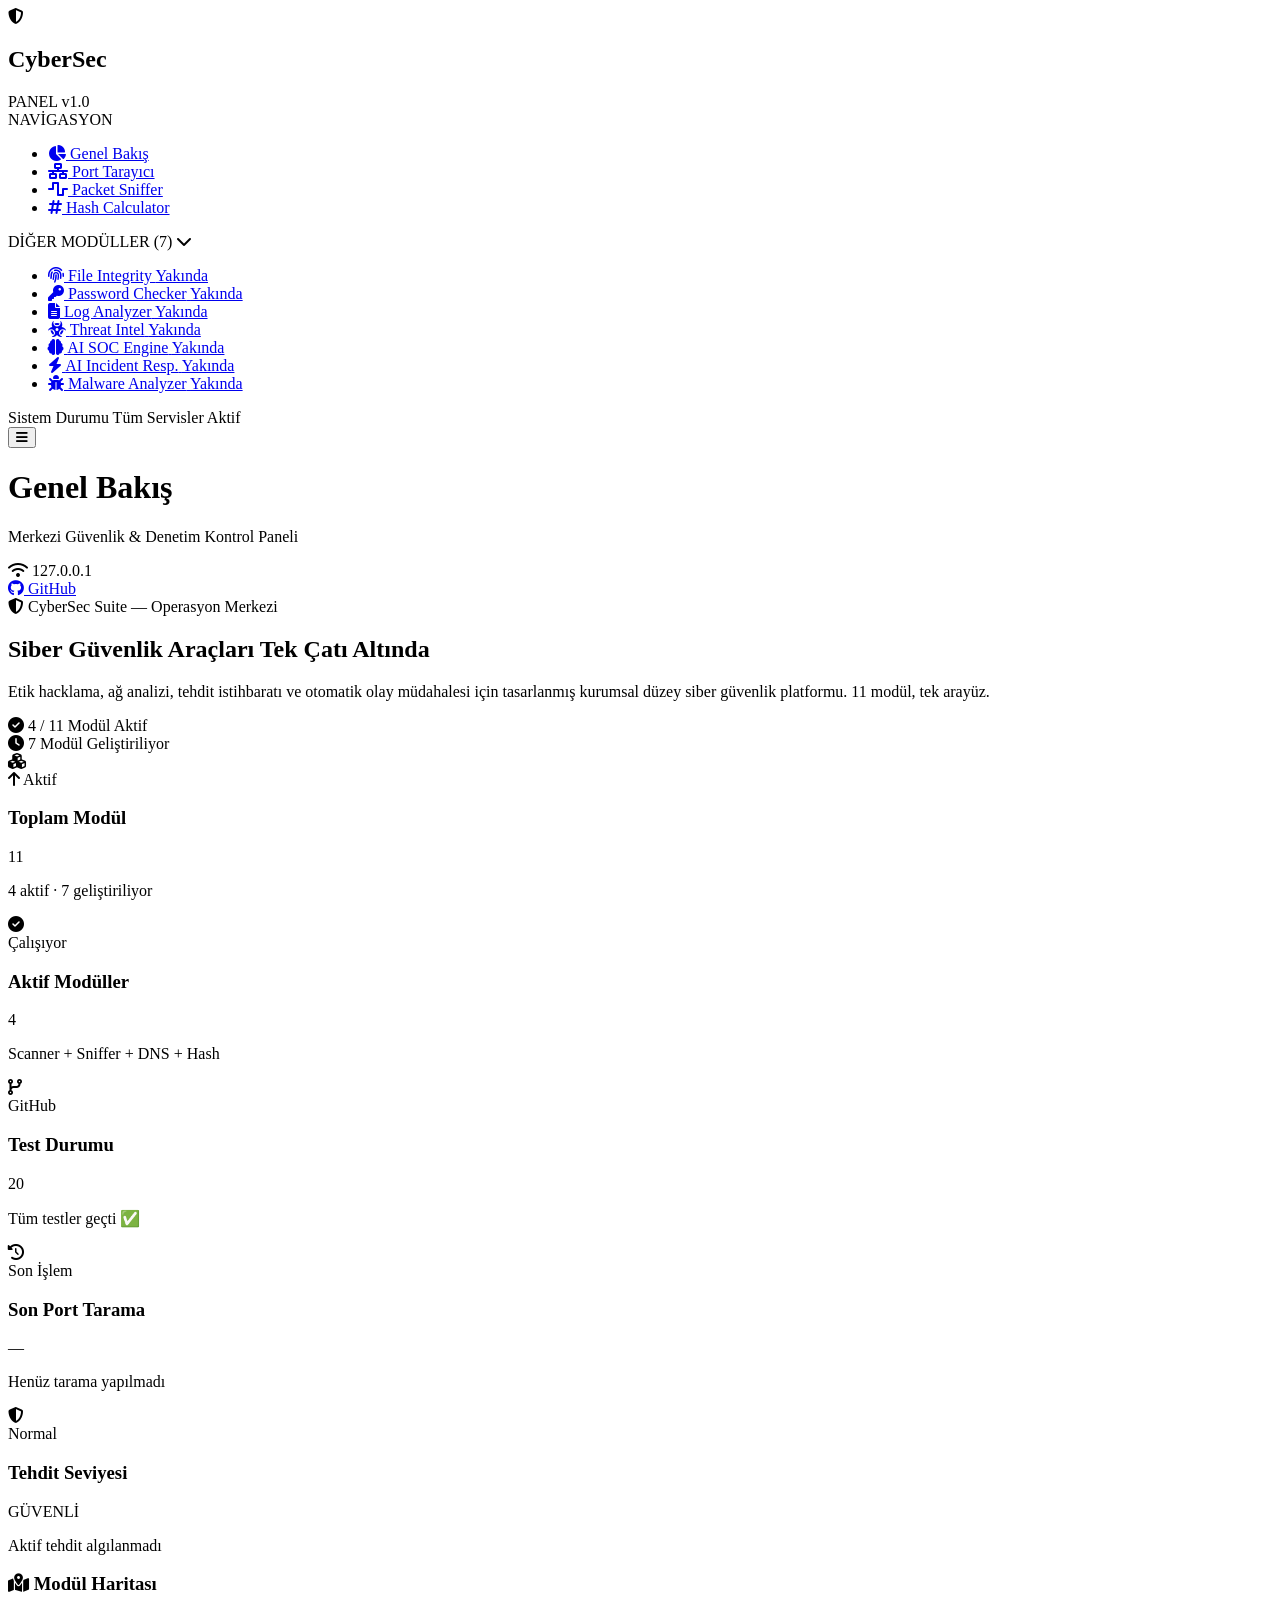
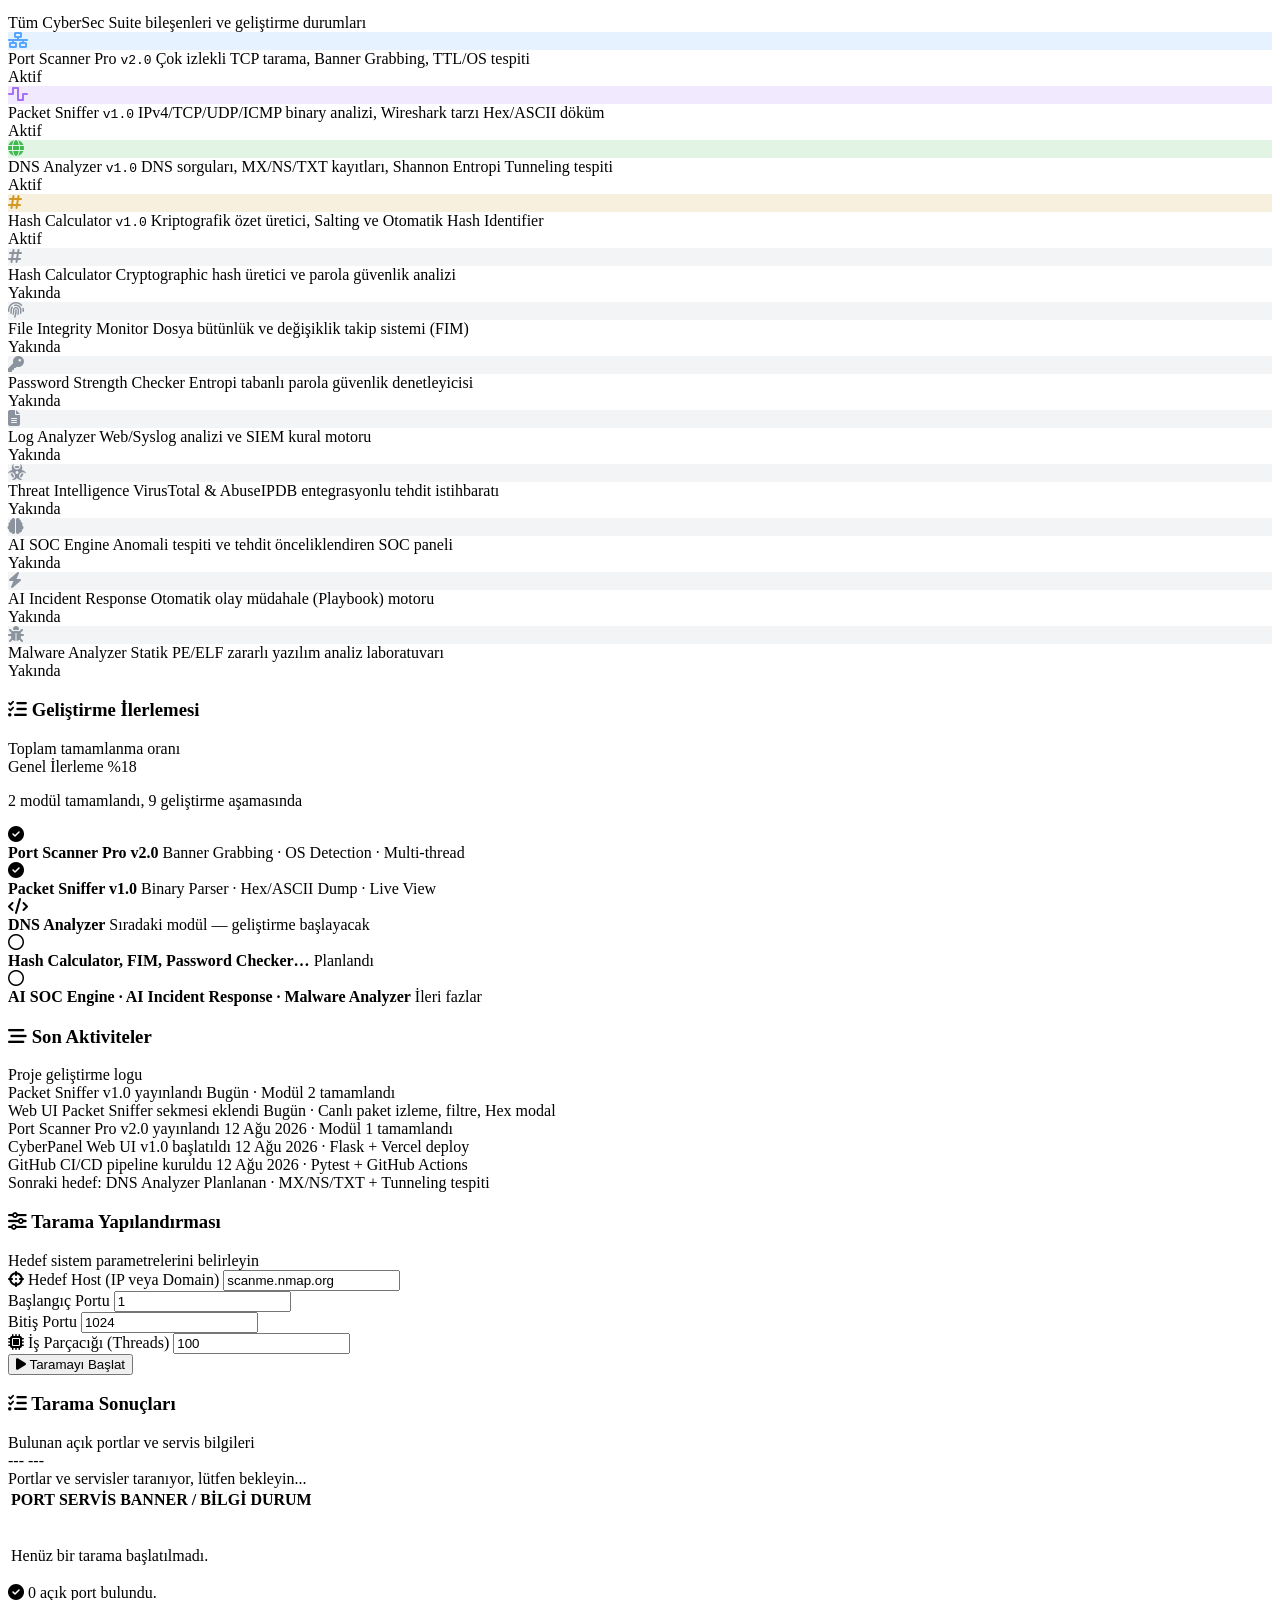
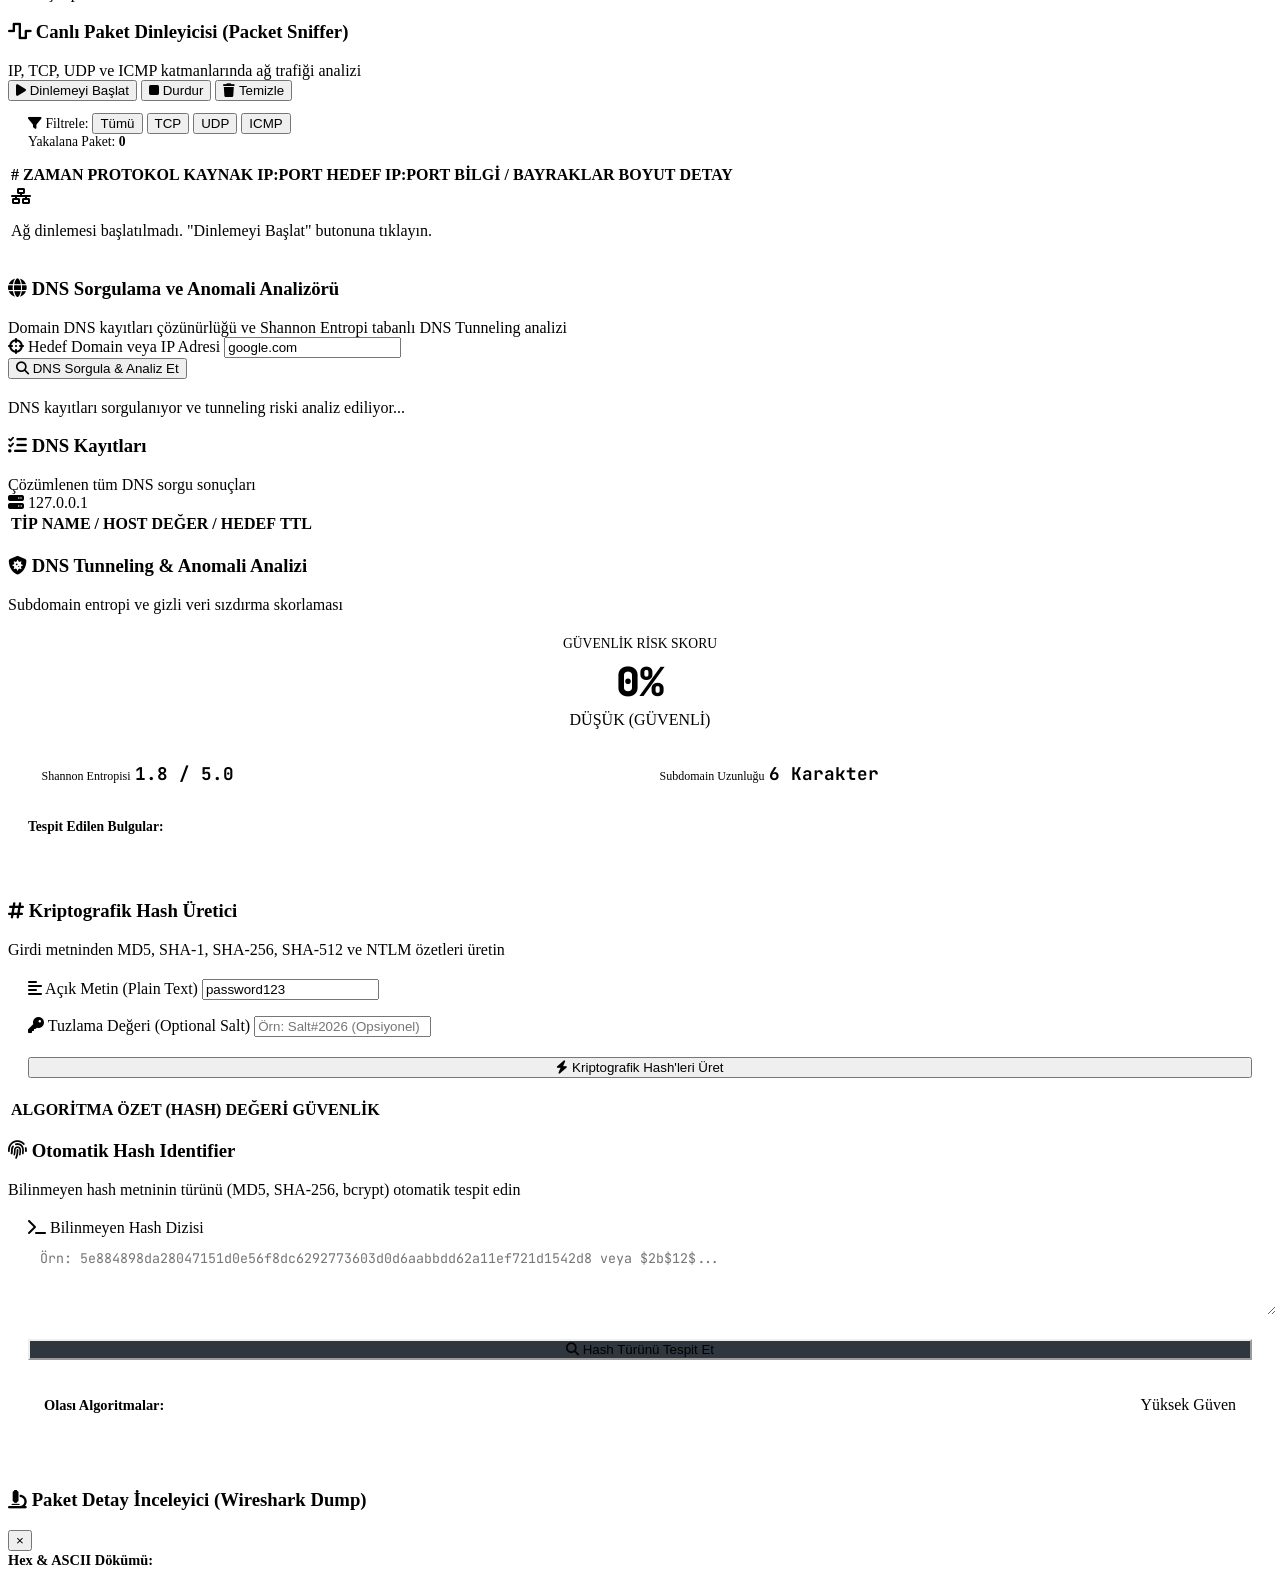
==== cyber-panel/templates/index.html @ fd8d38d4 "feat: add Hash Calculator v1.0 module with Salting and Hash Identifier detection" ====
<!DOCTYPE html>
<html lang="tr">
<head>
    <meta charset="UTF-8">
    <meta name="viewport" content="width=device-width, initial-scale=1.0">
    <title>CyberPanel | Central Security Suite</title>
    <link rel="stylesheet" href="{{ url_for('static', filename='style.css') }}">
    <link href="https://fonts.googleapis.com/css2?family=Plus+Jakarta+Sans:wght@400;500;600;700&family=JetBrains+Mono:wght@400;500;600&display=swap" rel="stylesheet">
    <link rel="stylesheet" href="https://cdnjs.cloudflare.com/ajax/libs/font-awesome/6.4.0/css/all.min.css">
</head>
<body>
    <div class="app-container">
        <!-- SIDEBAR -->
        <aside class="sidebar">
            <div class="sidebar-header">
                <div class="brand">
                    <div class="brand-icon">
                        <i class="fas fa-shield-halved"></i>
                    </div>
                    <div class="brand-text">
                        <h2>Cyber<span>Sec</span></h2>
                        <span class="version-tag">PANEL v1.0</span>
                    </div>
                </div>
            </div>

            <nav class="sidebar-nav">
                <div class="nav-section-title">NAVİGASYON</div>
                <ul>
                    <li class="nav-item active" data-page="dashboard">
                        <a href="#"><i class="fas fa-chart-pie"></i> <span>Genel Bakış</span></a>
                    </li>
                    <li class="nav-item" data-page="port-scanner">
                        <a href="#"><i class="fas fa-network-wired"></i> <span>Port Tarayıcı</span></a>
                    </li>
                    <li class="nav-item" data-page="packet-sniffer">
                        <a href="#"><i class="fas fa-wave-square"></i> <span>Packet Sniffer</span></a>
                    </li>
                    <li class="nav-item" data-page="hash-calculator">
                        <a href="#"><i class="fas fa-hashtag"></i> <span>Hash Calculator</span></a>
                    </li>
                </ul>

                <div class="nav-section-title collapsible-trigger" id="toggle-modules-btn">
                    <span>DİĞER MODÜLLER (7)</span>
                    <i class="fas fa-chevron-down toggle-arrow"></i>
                </div>
                <ul id="modules-collapsible-list" class="collapsible-nav-list">
                    <li class="nav-item disabled">
                        <a href="#"><i class="fas fa-fingerprint"></i> <span>File Integrity</span> <span class="badge-upcoming">Yakında</span></a>
                    </li>
                    <li class="nav-item disabled">
                        <a href="#"><i class="fas fa-key"></i> <span>Password Checker</span> <span class="badge-upcoming">Yakında</span></a>
                    </li>
                    <li class="nav-item disabled">
                        <a href="#"><i class="fas fa-file-alt"></i> <span>Log Analyzer</span> <span class="badge-upcoming">Yakında</span></a>
                    </li>
                    <li class="nav-item disabled">
                        <a href="#"><i class="fas fa-biohazard"></i> <span>Threat Intel</span> <span class="badge-upcoming">Yakında</span></a>
                    </li>
                    <li class="nav-item disabled">
                        <a href="#"><i class="fas fa-brain"></i> <span>AI SOC Engine</span> <span class="badge-upcoming">Yakında</span></a>
                    </li>
                    <li class="nav-item disabled">
                        <a href="#"><i class="fas fa-bolt"></i> <span>AI Incident Resp.</span> <span class="badge-upcoming">Yakında</span></a>
                    </li>
                    <li class="nav-item disabled">
                        <a href="#"><i class="fas fa-bug"></i> <span>Malware Analyzer</span> <span class="badge-upcoming">Yakında</span></a>
                    </li>
                </ul>
            </nav>

            <div class="sidebar-footer">
                <div class="system-health">
                    <div class="pulse-indicator"></div>
                    <div class="health-text">
                        <span class="health-title">Sistem Durumu</span>
                        <span class="health-sub">Tüm Servisler Aktif</span>
                    </div>
                </div>
            </div>
        </aside>

        <!-- MAIN CONTENT AREA -->
        <main class="content">
            <header class="content-header">
                <div class="header-left">
                    <button id="sidebar-toggle-btn" class="btn-sidebar-toggle" title="Sol Menüyü Daralt/Genişlet">
                        <i class="fas fa-bars"></i>
                    </button>
                    <div class="header-title-box">
                        <h1 id="current-page">Genel Bakış</h1>
                        <p class="header-subtitle">Merkezi Güvenlik & Denetim Kontrol Paneli</p>
                    </div>
                </div>
                <div class="header-right">
                    <div class="ip-badge">
                        <i class="fas fa-wifi"></i>
                        <span>127.0.0.1</span>
                    </div>
                    <a href="https://github.com/mehmeteminyilmaz/cybersec" target="_blank" class="github-header-btn" title="GitHub Repository">
                        <i class="fab fa-github"></i>
                        <span>GitHub</span>
                    </a>
                </div>
            </header>

            <!-- PAGE: DASHBOARD -->
            <div id="page-dashboard" class="page-content">

                <!-- HERO BANNER -->
                <div class="hero-banner">
                    <div class="hero-text">
                        <div class="hero-eyebrow"><i class="fas fa-shield-halved"></i> CyberSec Suite — Operasyon Merkezi</div>
                        <h2>Siber Güvenlik Araçları <span class="hero-highlight">Tek Çatı Altında</span></h2>
                        <p>Etik hacklama, ağ analizi, tehdit istihbaratı ve otomatik olay müdahalesi için tasarlanmış kurumsal düzey siber güvenlik platformu. 11 modül, tek arayüz.</p>
                    </div>
                    <div class="hero-badges">
                        <div class="hero-badge"><i class="fas fa-check-circle"></i> 4 / 11 Modül Aktif</div>
                        <div class="hero-badge hero-badge-warn"><i class="fas fa-clock"></i> 7 Modül Geliştiriliyor</div>
                    </div>
                </div>

                <!-- KPI STATS GRID -->
                <div class="stats-grid stats-grid-5">
                    <div class="stat-card">
                        <div class="stat-top">
                            <div class="stat-icon icon-blue"><i class="fas fa-cubes"></i></div>
                            <span class="stat-trend trend-up"><i class="fas fa-arrow-up"></i> Aktif</span>
                        </div>
                        <div class="stat-body">
                            <h3>Toplam Modül</h3>
                            <p class="stat-number">11</p>
                            <p class="stat-desc">4 aktif · 7 geliştiriliyor</p>
                        </div>
                    </div>
                    <div class="stat-card">
                        <div class="stat-top">
                            <div class="stat-icon icon-emerald"><i class="fas fa-check-circle"></i></div>
                            <span class="stat-trend trend-green">Çalışıyor</span>
                        </div>
                        <div class="stat-body">
                            <h3>Aktif Modüller</h3>
                            <p class="stat-number">4</p>
                            <p class="stat-desc">Scanner + Sniffer + DNS + Hash</p>
                        </div>
                    </div>
                    <div class="stat-card">
                        <div class="stat-top">
                            <div class="stat-icon icon-purple"><i class="fas fa-code-branch"></i></div>
                            <span class="stat-trend">GitHub</span>
                        </div>
                        <div class="stat-body">
                            <h3>Test Durumu</h3>
                            <p class="stat-number text-emerald">20</p>
                            <p class="stat-desc">Tüm testler geçti ✅</p>
                        </div>
                    </div>
                    <div class="stat-card">
                        <div class="stat-top">
                            <div class="stat-icon icon-orange"><i class="fas fa-history"></i></div>
                            <span class="stat-trend">Son İşlem</span>
                        </div>
                        <div class="stat-body">
                            <h3>Son Port Tarama</h3>
                            <p id="last-scan-time" class="stat-number stat-small">—</p>
                            <p class="stat-desc">Henüz tarama yapılmadı</p>
                        </div>
                    </div>
                    <div class="stat-card">
                        <div class="stat-top">
                            <div class="stat-icon icon-emerald"><i class="fas fa-shield-halved"></i></div>
                            <span class="stat-trend trend-green">Normal</span>
                        </div>
                        <div class="stat-body">
                            <h3>Tehdit Seviyesi</h3>
                            <p class="stat-number text-emerald">GÜVENLİ</p>
                            <p class="stat-desc">Aktif tehdit algılanmadı</p>
                        </div>
                    </div>
                </div>

                <!-- TWO-COLUMN LAYOUT: Modules Map + Activity -->
                <div class="dashboard-grid">

                    <!-- MODULE MAP -->
                    <div class="card">
                        <div class="card-header">
                            <h3><i class="fas fa-map-marked-alt"></i> Modül Haritası</h3>
                            <span class="card-sub">Tüm CyberSec Suite bileşenleri ve geliştirme durumları</span>
                        </div>
                        <div class="module-map">
                            <!-- ACTIVE -->
                            <div class="module-entry active" onclick="switchPage('port-scanner')">
                                <div class="module-icon-sm" style="background: rgba(88,166,255,0.15); color: #58a6ff;"><i class="fas fa-network-wired"></i></div>
                                <div class="module-entry-info">
                                    <span class="module-name">Port Scanner Pro <code>v2.0</code></span>
                                    <span class="module-desc">Çok izlekli TCP tarama, Banner Grabbing, TTL/OS tespiti</span>
                                </div>
                                <span class="module-badge badge-active">Aktif</span>
                            </div>
                            <div class="module-entry active" onclick="switchPage('packet-sniffer')">
                                <div class="module-icon-sm" style="background: rgba(163,113,247,0.15); color: #a371f7;"><i class="fas fa-wave-square"></i></div>
                                <div class="module-entry-info">
                                    <span class="module-name">Packet Sniffer <code>v1.0</code></span>
                                    <span class="module-desc">IPv4/TCP/UDP/ICMP binary analizi, Wireshark tarzı Hex/ASCII döküm</span>
                                </div>
                                <span class="module-badge badge-active">Aktif</span>
                            </div>
                            <div class="module-entry active" onclick="switchPage('dns-analyzer')">
                                <div class="module-icon-sm" style="background: rgba(63,185,80,0.15); color: #3fb950;"><i class="fas fa-globe"></i></div>
                                <div class="module-entry-info">
                                    <span class="module-name">DNS Analyzer <code>v1.0</code></span>
                                    <span class="module-desc">DNS sorguları, MX/NS/TXT kayıtları, Shannon Entropi Tunneling tespiti</span>
                                </div>
                                <span class="module-badge badge-active">Aktif</span>
                            </div>
                            <div class="module-entry active" onclick="switchPage('hash-calculator')">
                                <div class="module-icon-sm" style="background: rgba(210,153,34,0.15); color: #d29922;"><i class="fas fa-hashtag"></i></div>
                                <div class="module-entry-info">
                                    <span class="module-name">Hash Calculator <code>v1.0</code></span>
                                    <span class="module-desc">Kriptografik özet üretici, Salting ve Otomatik Hash Identifier</span>
                                </div>
                                <span class="module-badge badge-active">Aktif</span>
                            </div>
                            <!-- COMING SOON -->
                            <div class="module-entry upcoming">
                                <div class="module-icon-sm" style="background: rgba(139,148,158,0.1); color: #8b949e;"><i class="fas fa-hashtag"></i></div>
                                <div class="module-entry-info">
                                    <span class="module-name">Hash Calculator</span>
                                    <span class="module-desc">Cryptographic hash üretici ve parola güvenlik analizi</span>
                                </div>
                                <span class="module-badge badge-upcoming">Yakında</span>
                            </div>
                            <div class="module-entry upcoming">
                                <div class="module-icon-sm" style="background: rgba(139,148,158,0.1); color: #8b949e;"><i class="fas fa-fingerprint"></i></div>
                                <div class="module-entry-info">
                                    <span class="module-name">File Integrity Monitor</span>
                                    <span class="module-desc">Dosya bütünlük ve değişiklik takip sistemi (FIM)</span>
                                </div>
                                <span class="module-badge badge-upcoming">Yakında</span>
                            </div>
                            <div class="module-entry upcoming">
                                <div class="module-icon-sm" style="background: rgba(139,148,158,0.1); color: #8b949e;"><i class="fas fa-key"></i></div>
                                <div class="module-entry-info">
                                    <span class="module-name">Password Strength Checker</span>
                                    <span class="module-desc">Entropi tabanlı parola güvenlik denetleyicisi</span>
                                </div>
                                <span class="module-badge badge-upcoming">Yakında</span>
                            </div>
                            <div class="module-entry upcoming">
                                <div class="module-icon-sm" style="background: rgba(139,148,158,0.1); color: #8b949e;"><i class="fas fa-file-alt"></i></div>
                                <div class="module-entry-info">
                                    <span class="module-name">Log Analyzer</span>
                                    <span class="module-desc">Web/Syslog analizi ve SIEM kural motoru</span>
                                </div>
                                <span class="module-badge badge-upcoming">Yakında</span>
                            </div>
                            <div class="module-entry upcoming">
                                <div class="module-icon-sm" style="background: rgba(139,148,158,0.1); color: #8b949e;"><i class="fas fa-biohazard"></i></div>
                                <div class="module-entry-info">
                                    <span class="module-name">Threat Intelligence</span>
                                    <span class="module-desc">VirusTotal & AbuseIPDB entegrasyonlu tehdit istihbaratı</span>
                                </div>
                                <span class="module-badge badge-upcoming">Yakında</span>
                            </div>
                            <div class="module-entry upcoming">
                                <div class="module-icon-sm" style="background: rgba(139,148,158,0.1); color: #8b949e;"><i class="fas fa-brain"></i></div>
                                <div class="module-entry-info">
                                    <span class="module-name">AI SOC Engine</span>
                                    <span class="module-desc">Anomali tespiti ve tehdit önceliklendiren SOC paneli</span>
                                </div>
                                <span class="module-badge badge-upcoming">Yakında</span>
                            </div>
                            <div class="module-entry upcoming">
                                <div class="module-icon-sm" style="background: rgba(139,148,158,0.1); color: #8b949e;"><i class="fas fa-bolt"></i></div>
                                <div class="module-entry-info">
                                    <span class="module-name">AI Incident Response</span>
                                    <span class="module-desc">Otomatik olay müdahale (Playbook) motoru</span>
                                </div>
                                <span class="module-badge badge-upcoming">Yakında</span>
                            </div>
                            <div class="module-entry upcoming">
                                <div class="module-icon-sm" style="background: rgba(139,148,158,0.1); color: #8b949e;"><i class="fas fa-bug"></i></div>
                                <div class="module-entry-info">
                                    <span class="module-name">Malware Analyzer</span>
                                    <span class="module-desc">Statik PE/ELF zararlı yazılım analiz laboratuvarı</span>
                                </div>
                                <span class="module-badge badge-upcoming">Yakında</span>
                            </div>
                        </div>
                    </div>

                    <!-- RIGHT COLUMN: Progress + Activity -->
                    <div class="dashboard-right-col">
                        <!-- PROGRESS CARD -->
                        <div class="card">
                            <div class="card-header">
                                <h3><i class="fas fa-tasks"></i> Geliştirme İlerlemesi</h3>
                                <span class="card-sub">Toplam tamamlanma oranı</span>
                            </div>
                            <div class="progress-section">
                                <div class="progress-header">
                                    <span>Genel İlerleme</span>
                                    <span class="progress-pct">%18</span>
                                </div>
                                <div class="progress-track">
                                    <div class="progress-fill" style="width: 18%;"></div>
                                </div>
                                <p class="progress-sub">2 modül tamamlandı, 9 geliştirme aşamasında</p>

                                <div class="roadmap-list">
                                    <div class="roadmap-item done">
                                        <i class="fas fa-check-circle"></i>
                                        <div>
                                            <strong>Port Scanner Pro v2.0</strong>
                                            <span>Banner Grabbing · OS Detection · Multi-thread</span>
                                        </div>
                                    </div>
                                    <div class="roadmap-item done">
                                        <i class="fas fa-check-circle"></i>
                                        <div>
                                            <strong>Packet Sniffer v1.0</strong>
                                            <span>Binary Parser · Hex/ASCII Dump · Live View</span>
                                        </div>
                                    </div>
                                    <div class="roadmap-item active-road">
                                        <i class="fas fa-code"></i>
                                        <div>
                                            <strong>DNS Analyzer</strong>
                                            <span>Sıradaki modül — geliştirme başlayacak</span>
                                        </div>
                                    </div>
                                    <div class="roadmap-item pending">
                                        <i class="far fa-circle"></i>
                                        <div>
                                            <strong>Hash Calculator, FIM, Password Checker…</strong>
                                            <span>Planlandı</span>
                                        </div>
                                    </div>
                                    <div class="roadmap-item pending">
                                        <i class="far fa-circle"></i>
                                        <div>
                                            <strong>AI SOC Engine · AI Incident Response · Malware Analyzer</strong>
                                            <span>İleri fazlar</span>
                                        </div>
                                    </div>
                                </div>
                            </div>
                        </div>

                        <!-- ACTIVITY FEED -->
                        <div class="card" style="margin-top: 1.25rem;">
                            <div class="card-header">
                                <h3><i class="fas fa-stream"></i> Son Aktiviteler</h3>
                                <span class="card-sub">Proje geliştirme logu</span>
                            </div>
                            <div class="activity-feed">
                                <div class="activity-item">
                                    <div class="activity-dot dot-green"></div>
                                    <div class="activity-content">
                                        <span class="activity-title">Packet Sniffer v1.0 yayınlandı</span>
                                        <span class="activity-time">Bugün · Modül 2 tamamlandı</span>
                                    </div>
                                </div>
                                <div class="activity-item">
                                    <div class="activity-dot dot-blue"></div>
                                    <div class="activity-content">
                                        <span class="activity-title">Web UI Packet Sniffer sekmesi eklendi</span>
                                        <span class="activity-time">Bugün · Canlı paket izleme, filtre, Hex modal</span>
                                    </div>
                                </div>
                                <div class="activity-item">
                                    <div class="activity-dot dot-green"></div>
                                    <div class="activity-content">
                                        <span class="activity-title">Port Scanner Pro v2.0 yayınlandı</span>
                                        <span class="activity-time">12 Ağu 2026 · Modül 1 tamamlandı</span>
                                    </div>
                                </div>
                                <div class="activity-item">
                                    <div class="activity-dot dot-purple"></div>
                                    <div class="activity-content">
                                        <span class="activity-title">CyberPanel Web UI v1.0 başlatıldı</span>
                                        <span class="activity-time">12 Ağu 2026 · Flask + Vercel deploy</span>
                                    </div>
                                </div>
                                <div class="activity-item">
                                    <div class="activity-dot dot-purple"></div>
                                    <div class="activity-content">
                                        <span class="activity-title">GitHub CI/CD pipeline kuruldu</span>
                                        <span class="activity-time">12 Ağu 2026 · Pytest + GitHub Actions</span>
                                    </div>
                                </div>
                                <div class="activity-item">
                                    <div class="activity-dot dot-orange"></div>
                                    <div class="activity-content">
                                        <span class="activity-title">Sonraki hedef: DNS Analyzer</span>
                                        <span class="activity-time">Planlanan · MX/NS/TXT + Tunneling tespiti</span>
                                    </div>
                                </div>
                            </div>
                        </div>
                    </div>
                </div>
            </div>


            <!-- PAGE: PORT SCANNER -->
            <div id="page-port-scanner" class="page-content hidden">
                <div class="scan-grid">
                    <div class="card scan-config-card">
                        <div class="card-header">
                            <h3><i class="fas fa-sliders"></i> Tarama Yapılandırması</h3>
                            <span class="card-sub">Hedef sistem parametrelerini belirleyin</span>
                        </div>

                        <div class="form-layout">
                            <div class="form-group">
                                <label for="target"><i class="fas fa-crosshairs"></i> Hedef Host (IP veya Domain)</label>
                                <input type="text" id="target" placeholder="Örn: scanme.nmap.org" value="scanme.nmap.org">
                            </div>

                            <div class="form-row-2">
                                <div class="form-group">
                                    <label for="start_port">Başlangıç Portu</label>
                                    <input type="number" id="start_port" value="1">
                                </div>
                                <div class="form-group">
                                    <label for="end_port">Bitiş Portu</label>
                                    <input type="number" id="end_port" value="1024">
                                </div>
                            </div>

                            <div class="form-group">
                                <label for="threads"><i class="fas fa-microchip"></i> İş Parçacığı (Threads)</label>
                                <input type="number" id="threads" value="100">
                            </div>

                            <button id="scan-btn" class="btn-primary-gradient">
                                <i class="fas fa-play"></i> Taramayı Başlat
                            </button>
                        </div>
                    </div>

                    <div class="card scan-results-card">
                        <div class="card-header flex-between">
                            <div>
                                <h3><i class="fas fa-list-check"></i> Tarama Sonuçları</h3>
                                <span class="card-sub">Bulunan açık portlar ve servis bilgileri</span>
                            </div>
                            <div id="target-info" class="target-badge-box hidden">
                                <span class="target-domain" id="res-target">---</span>
                                <span class="target-ip" id="res-ip">---</span>
                            </div>
                        </div>

                        <div id="loading" class="loading-state hidden">
                            <div class="pulse-spinner"></div>
                            <span>Portlar ve servisler taranıyor, lütfen bekleyin...</span>
                        </div>

                        <div class="table-container">
                            <table id="results-table">
                                <thead>
                                    <tr>
                                        <th>PORT</th>
                                        <th>SERVİS</th>
                                        <th>BANNER / BİLGİ</th>
                                        <th>DURUM</th>
                                    </tr>
                                </thead>
                                <tbody id="results-body">
                                    <tr>
                                        <td colspan="4" class="empty-state">
                                            <i class="fas fa-radar"></i>
                                            <p>Henüz bir tarama başlatılmadı.</p>
                                        </td>
                                    </tr>
                                </tbody>
                            </table>
                        </div>

                        <div id="summary" class="summary-footer hidden">
                            <i class="fas fa-check-circle"></i> <span id="res-summary">0 açık port bulundu.</span>
                        </div>
                    </div>
                </div>
            </div>
            <!-- PAGE: PACKET SNIFFER -->
            <div id="page-packet-sniffer" class="page-content hidden">
                <div class="card">
                    <div class="card-header flex-between">
                        <div>
                            <h3><i class="fas fa-wave-square"></i> Canlı Paket Dinleyicisi (Packet Sniffer)</h3>
                            <span class="card-sub">IP, TCP, UDP ve ICMP katmanlarında ağ trafiği analizi</span>
                        </div>
                        <div class="flex-center gap-2">
                            <button id="sniffer-start-btn" class="btn-primary-gradient">
                                <i class="fas fa-play"></i> Dinlemeyi Başlat
                            </button>
                            <button id="sniffer-stop-btn" class="btn-filter hidden">
                                <i class="fas fa-stop"></i> Durdur
                            </button>
                            <button id="sniffer-clear-btn" class="btn-filter">
                                <i class="fas fa-trash"></i> Temizle
                            </button>
                        </div>
                    </div>

                    <!-- FILTER BAR -->
                    <div class="filter-bar flex-between" style="padding: 0.8rem 1.25rem; border-bottom: 1px solid var(--border-subtle);">
                        <div class="flex-center gap-2">
                            <span style="font-size: 0.85rem; color: var(--text-muted);"><i class="fas fa-filter"></i> Filtrele:</span>
                            <button class="btn-filter active" onclick="filterPackets('ALL')">Tümü</button>
                            <button class="btn-filter" onclick="filterPackets('TCP')">TCP</button>
                            <button class="btn-filter" onclick="filterPackets('UDP')">UDP</button>
                            <button class="btn-filter" onclick="filterPackets('ICMP')">ICMP</button>
                        </div>
                        <div style="font-size: 0.85rem; color: var(--text-muted);">
                            Yakalana Paket: <strong id="packet-count-badge" style="color: var(--accent-emerald);">0</strong>
                        </div>
                    </div>

                    <div class="table-container">
                        <table id="sniffer-table">
                            <thead>
                                <tr>
                                    <th>#</th>
                                    <th>ZAMAN</th>
                                    <th>PROTOKOL</th>
                                    <th>KAYNAK IP:PORT</th>
                                    <th>HEDEF IP:PORT</th>
                                    <th>BİLGİ / BAYRAKLAR</th>
                                    <th>BOYUT</th>
                                    <th>DETAY</th>
                                </tr>
                            </thead>
                            <tbody id="sniffer-body">
                                <tr>
                                    <td colspan="8" class="empty-state">
                                        <i class="fas fa-network-wired"></i>
                                        <p>Ağ dinlemesi başlatılmadı. "Dinlemeyi Başlat" butonuna tıklayın.</p>
                                    </td>
                                </tr>
                            </tbody>
                        </table>
                    </div>
                </div>
            </div>

            <!-- PAGE: DNS ANALYZER -->
            <div id="page-dns-analyzer" class="page-content hidden">
                <div class="card scan-config-card" style="margin-bottom: 1.25rem;">
                    <div class="card-header">
                        <h3><i class="fas fa-globe"></i> DNS Sorgulama ve Anomali Analizörü</h3>
                        <span class="card-sub">Domain DNS kayıtları çözünürlüğü ve Shannon Entropi tabanlı DNS Tunneling analizi</span>
                    </div>

                    <div class="form-layout">
                        <div class="form-group">
                            <label for="dns-target"><i class="fas fa-crosshairs"></i> Hedef Domain veya IP Adresi</label>
                            <input type="text" id="dns-target" placeholder="Örn: google.com veya a8f9d3k2.attacker.com" value="google.com">
                        </div>
                        <button id="dns-analyze-btn" class="btn-primary-gradient">
                            <i class="fas fa-search"></i> DNS Sorgula & Analiz Et
                        </button>
                    </div>
                </div>

                <div id="dns-loading" class="loading-state hidden">
                    <div class="pulse-spinner"></div>
                    <span>DNS kayıtları sorgulanıyor ve tunneling riski analiz ediliyor...</span>
                </div>

                <div id="dns-results-grid" class="scan-grid hidden">
                    <!-- LEFT COLUMN: DNS RECORDS TABLE -->
                    <div class="card">
                        <div class="card-header flex-between">
                            <div>
                                <h3><i class="fas fa-list-check"></i> DNS Kayıtları</h3>
                                <span class="card-sub" id="dns-res-sub">Çözümlenen tüm DNS sorgu sonuçları</span>
                            </div>
                            <div class="ip-badge">
                                <i class="fas fa-server"></i>
                                <span id="dns-res-ip">127.0.0.1</span>
                            </div>
                        </div>

                        <div class="table-container">
                            <table id="dns-table">
                                <thead>
                                    <tr>
                                        <th>TİP</th>
                                        <th>NAME / HOST</th>
                                        <th>DEĞER / HEDEF</th>
                                        <th>TTL</th>
                                    </tr>
                                </thead>
                                <tbody id="dns-records-body">
                                </tbody>
                            </table>
                        </div>
                    </div>

                    <!-- RIGHT COLUMN: TUNNELING & ANOMALY INTELLIGENCE -->
                    <div class="card">
                        <div class="card-header">
                            <h3><i class="fas fa-shield-virus"></i> DNS Tunneling & Anomali Analizi</h3>
                            <span class="card-sub">Subdomain entropi ve gizli veri sızdırma skorlaması</span>
                        </div>

                        <div style="padding: 1.25rem;">
                            <!-- RISK SCORE METER -->
                            <div style="margin-bottom: 1.25rem; text-align: center;">
                                <span style="font-size: 0.85rem; color: var(--text-muted);">GÜVENLİK RİSK SKORU</span>
                                <div id="dns-risk-score" style="font-size: 2.5rem; font-weight: 800; font-family: 'JetBrains Mono', monospace; margin: 0.2rem 0;">0%</div>
                                <span id="dns-risk-level-badge" class="module-badge badge-active">DÜŞÜK (GÜVENLİ)</span>
                            </div>

                            <!-- METRIC BADGES -->
                            <div style="display: grid; grid-template-columns: 1fr 1fr; gap: 0.75rem; margin-bottom: 1.25rem;">
                                <div class="stat-card" style="padding: 0.85rem;">
                                    <span style="font-size: 0.75rem; color: var(--text-muted);">Shannon Entropisi</span>
                                    <strong id="dns-entropy-val" style="font-size: 1.1rem; color: var(--accent-blue); font-family: 'JetBrains Mono';">1.8 / 5.0</strong>
                                </div>
                                <div class="stat-card" style="padding: 0.85rem;">
                                    <span style="font-size: 0.75rem; color: var(--text-muted);">Subdomain Uzunluğu</span>
                                    <strong id="dns-len-val" style="font-size: 1.1rem; color: var(--text-heading); font-family: 'JetBrains Mono';">6 Karakter</strong>
                                </div>
                            </div>

                            <!-- ANOMALY REASONS LIST -->
                            <div>
                                <strong style="font-size: 0.85rem; color: var(--text-heading); display: block; margin-bottom: 0.5rem;">Tespit Edilen Bulgular:</strong>
                                <ul id="dns-reasons-list" style="list-style: none; display: flex; flex-direction: column; gap: 0.4rem; font-size: 0.82rem; color: var(--text-muted);">
                                </ul>
                            </div>
                        </div>
                    </div>
                </div>
            </div>

            <!-- PAGE: HASH CALCULATOR -->
            <div id="page-hash-calculator" class="page-content hidden">
                <div class="dashboard-grid">
                    <!-- LEFT COLUMN: GENERATE HASHES -->
                    <div class="card">
                        <div class="card-header">
                            <h3><i class="fas fa-hashtag"></i> Kriptografik Hash Üretici</h3>
                            <span class="card-sub">Girdi metninden MD5, SHA-1, SHA-256, SHA-512 ve NTLM özetleri üretin</span>
                        </div>
                        <div style="padding: 1.25rem;">
                            <div class="form-group" style="margin-bottom: 1rem;">
                                <label for="hash-input-text"><i class="fas fa-align-left"></i> Açık Metin (Plain Text)</label>
                                <input type="text" id="hash-input-text" placeholder="Örn: password123 veya gizli_veri" value="password123">
                            </div>
                            <div class="form-group" style="margin-bottom: 1.25rem;">
                                <label for="hash-salt-text"><i class="fas fa-key"></i> Tuzlama Değeri (Optional Salt)</label>
                                <input type="text" id="hash-salt-text" placeholder="Örn: Salt#2026 (Opsiyonel)">
                            </div>
                            <button id="hash-generate-btn" class="btn-primary-gradient" style="width: 100%;">
                                <i class="fas fa-bolt"></i> Kriptografik Hash'leri Üret
                            </button>
                        </div>

                        <!-- HASH RESULTS TABLE -->
                        <div class="table-container" style="border-top: 1px solid var(--border-subtle);">
                            <table>
                                <thead>
                                    <tr>
                                        <th>ALGORİTMA</th>
                                        <th>ÖZET (HASH) DEĞERİ</th>
                                        <th>GÜVENLİK</th>
                                    </tr>
                                </thead>
                                <tbody id="hash-results-body">
                                </tbody>
                            </table>
                        </div>
                    </div>

                    <!-- RIGHT COLUMN: HASH IDENTIFIER -->
                    <div class="card">
                        <div class="card-header">
                            <h3><i class="fas fa-fingerprint"></i> Otomatik Hash Identifier</h3>
                            <span class="card-sub">Bilinmeyen hash metninin türünü (MD5, SHA-256, bcrypt) otomatik tespit edin</span>
                        </div>
                        <div style="padding: 1.25rem;">
                            <div class="form-group" style="margin-bottom: 1.25rem;">
                                <label for="hash-id-input"><i class="fas fa-terminal"></i> Bilinmeyen Hash Dizisi</label>
                                <textarea id="hash-id-input" rows="3" style="width:100%; background:var(--bg-input); border:1px solid var(--border-subtle); border-radius:var(--radius-sm); color:var(--text-heading); padding:0.75rem; font-family:'JetBrains Mono';" placeholder="Örn: 5e884898da28047151d0e56f8dc6292773603d0d6aabbdd62a11ef721d1542d8 veya $2b$12$..."></textarea>
                            </div>
                            <button id="hash-identify-btn" class="btn-hero" style="width: 100%; justify-content: center; background:#30363d; border-color:var(--border-subtle);">
                                <i class="fas fa-magnifying-glass"></i> Hash Türünü Tespit Et
                            </button>

                            <div id="hash-id-result-box" class="hidden" style="margin-top: 1.25rem; padding: 1rem; background: var(--bg-dark); border: 1px solid var(--border-subtle); border-radius: var(--radius-sm);">
                                <div style="display: flex; justify-content: space-between; align-items: center; margin-bottom: 0.5rem;">
                                    <strong style="color: var(--text-heading); font-size: 0.9rem;">Olası Algoritmalar:</strong>
                                    <span id="hash-id-confidence" class="module-badge badge-active">Yüksek Güven</span>
                                </div>
                                <div id="hash-id-types-list" style="display: flex; gap: 0.4rem; flex-wrap: wrap; margin-bottom: 0.75rem;"></div>
                                <div style="font-size: 0.8rem; color: var(--text-muted);" id="hash-id-note"></div>
                            </div>
                        </div>
                    </div>
                </div>
            </div>

            <!-- PACKET INSPECTOR MODAL -->
            <div id="packet-modal" class="modal-overlay hidden">
                <div class="modal-content">
                    <div class="modal-header">
                        <h3><i class="fas fa-microscope"></i> Paket Detay İnceleyici (Wireshark Dump)</h3>
                        <button class="btn-close" onclick="closeModal()">&times;</button>
                    </div>
                    <div class="modal-body">
                        <div style="margin-bottom: 1rem;">
                            <strong style="color: var(--text-heading); font-size: 0.9rem;">Hex & ASCII Dökümü:</strong>
                        </div>
                        <pre id="modal-hex-ascii" class="hex-ascii-box"></pre>
                    </div>
                </div>
            </div>
        </main>
    </div>

    <script>
        let allCapturedPackets = [];
        let currentFilter = 'ALL';
        let isSniffing = false;
        let sniffInterval = null;

        function startSniffing() {
            if (isSniffing) return;
            isSniffing = true;
            const startBtn = document.getElementById('sniffer-start-btn');
            const stopBtn = document.getElementById('sniffer-stop-btn');
            if (startBtn) startBtn.classList.add('hidden');
            if (stopBtn) stopBtn.classList.remove('hidden');
            
            fetchPackets();
            sniffInterval = setInterval(fetchPackets, 1500);
        }

        function stopSniffing() {
            isSniffing = false;
            if (sniffInterval) clearInterval(sniffInterval);
            const startBtn = document.getElementById('sniffer-start-btn');
            const stopBtn = document.getElementById('sniffer-stop-btn');
            if (startBtn) startBtn.classList.remove('hidden');
            if (stopBtn) stopBtn.classList.add('hidden');
        }

        function switchPage(pageId) {
            document.querySelectorAll('.page-content').forEach(p => p.classList.add('hidden'));
            document.querySelectorAll('.nav-item').forEach(i => i.classList.remove('active'));
            
            document.getElementById('page-' + pageId).classList.remove('hidden');
            const activeNav = document.querySelector(`[data-page="${pageId}"]`);
            if (activeNav) activeNav.classList.add('active');
            
            const pageTitles = {
                'dashboard': 'Genel Bakış',
                'port-scanner': 'Port Tarayıcı Pro',
                'packet-sniffer': 'Canlı Paket Dinleyicisi (Packet Sniffer)',
                'dns-analyzer': 'DNS Sorgu & Anomali Analizörü (DNS Analyzer)',
                'hash-calculator': 'Kriptografik Hash & Identifier (Hash Calculator)'
            };
            document.getElementById('current-page').innerText = pageTitles[pageId] || pageId.toUpperCase();
        }

        // --- HASH CALCULATOR LOGIC ---
        const hashGenBtn = document.getElementById('hash-generate-btn');
        if (hashGenBtn) {
            const runHashGen = async () => {
                const text = document.getElementById('hash-input-text').value;
                const salt = document.getElementById('hash-salt-text').value;
                const body = document.getElementById('hash-results-body');

                try {
                    const response = await fetch('/api/hash/generate', {
                        method: 'POST',
                        headers: { 'Content-Type': 'application/json' },
                        body: JSON.stringify({ text, salt })
                    });
                    const data = await response.json();

                    body.innerHTML = '';
                    if (data.hashes) {
                        Object.keys(data.hashes).forEach(algo => {
                            const item = data.hashes[algo];
                            const row = `
                                <tr>
                                    <td><strong style="color:var(--accent-blue);">${algo}</strong> <span style="font-size:0.7rem; color:var(--text-muted);">(${item.bit_length}-bit)</span></td>
                                    <td>
                                        <div style="display:flex; align-items:center; justify-content:space-between; gap:0.5rem;">
                                            <code style="font-size:0.78rem; word-break:break-all;">${item.hash}</code>
                                            <button class="btn-filter" style="padding:0.2rem 0.5rem; flex-shrink:0;" onclick="navigator.clipboard.writeText('${item.hash}')" title="Kopyala">
                                                <i class="far fa-copy"></i>
                                            </button>
                                        </div>
                                    </td>
                                    <td><span class="module-badge ${item.badge_class}">${item.security}</span></td>
                                </tr>
                            `;
                            body.innerHTML += row;
                        });
                    }
                } catch (err) {
                    console.error(err);
                }
            };

            hashGenBtn.addEventListener('click', runHashGen);
            runHashGen(); // Sayfa ilk açılışta varsayılan üret
        }

        const hashIdBtn = document.getElementById('hash-identify-btn');
        if (hashIdBtn) {
            hashIdBtn.addEventListener('click', async () => {
                const hash = document.getElementById('hash-id-input').value;
                if (!hash) {
                    alert('Lütfen analiz edilecek bir hash metni girin!');
                    return;
                }

                const resultBox = document.getElementById('hash-id-result-box');
                const typesList = document.getElementById('hash-id-types-list');
                const confBadge = document.getElementById('hash-id-confidence');
                const noteElem = document.getElementById('hash-id-note');

                try {
                    const response = await fetch('/api/hash/identify', {
                        method: 'POST',
                        headers: { 'Content-Type': 'application/json' },
                        body: JSON.stringify({ hash })
                    });
                    const data = await response.json();

                    if (data.status === 'success') {
                        typesList.innerHTML = '';
                        data.possible_types.forEach(t => {
                            typesList.innerHTML += `<span class="proto-pill proto-tcp" style="font-size:0.8rem; padding:0.25rem 0.6rem;">${t}</span>`;
                        });
                        confBadge.innerText = data.confidence;
                        noteElem.innerText = data.security_note;
                        resultBox.classList.remove('hidden');
                    } else {
                        alert('Hata: ' + data.message);
                    }
                } catch (err) {
                    console.error(err);
                }
            });
        }

        // --- DNS ANALYZER LOGIC ---
        const dnsAnalyzeBtn = document.getElementById('dns-analyze-btn');
        if (dnsAnalyzeBtn) {
            dnsAnalyzeBtn.addEventListener('click', async () => {
                const target = document.getElementById('dns-target').value;
                if (!target) {
                    alert('Lütfen geçerli bir etki alanı (domain) girin!');
                    return;
                }

                const loading = document.getElementById('dns-loading');
                const resultsGrid = document.getElementById('dns-results-grid');
                const recordsBody = document.getElementById('dns-records-body');

                dnsAnalyzeBtn.disabled = true;
                dnsAnalyzeBtn.innerHTML = '<i class="fas fa-spinner fa-spin"></i> Analiz Ediliyor...';
                loading.classList.remove('hidden');
                resultsGrid.classList.add('hidden');
                recordsBody.innerHTML = '';

                try {
                    const response = await fetch('/api/dns/analyze', {
                        method: 'POST',
                        headers: { 'Content-Type': 'application/json' },
                        body: JSON.stringify({ target })
                    });
                    const data = await response.json();

                    if (response.ok) {
                        document.getElementById('dns-res-ip').innerText = data.ip || 'Bilinmiyor';
                        document.getElementById('dns-res-sub').innerText = `${data.target} için ${data.record_count} DNS kaydı çözümlendi`;

                        // DNS Kayıt Tablosu
                        data.records.forEach(rec => {
                            const row = `
                                <tr>
                                    <td><span class="proto-pill proto-tcp">${rec.type}</span></td>
                                    <td><code>${rec.name}</code></td>
                                    <td><span style="font-size:0.85rem; color:var(--text-body); font-family:'JetBrains Mono';">${rec.value}</span></td>
                                    <td><code>${rec.ttl}</code></td>
                                </tr>
                            `;
                            recordsBody.innerHTML += row;
                        });

                        // Tunneling Analizi
                        const t = data.tunneling_analysis;
                        const scoreElem = document.getElementById('dns-risk-score');
                        const levelBadge = document.getElementById('dns-risk-level-badge');
                        
                        scoreElem.innerText = `${t.risk_score}%`;
                        scoreElem.style.color = t.risk_score >= 65 ? '#f85149' : (t.risk_score >= 35 ? '#d29922' : '#3fb950');
                        
                        levelBadge.innerText = t.risk_level;
                        levelBadge.className = `module-badge ${t.risk_score >= 65 ? 'badge-warn' : 'badge-active'}`;

                        document.getElementById('dns-entropy-val').innerText = `${t.entropy} / 5.0`;
                        document.getElementById('dns-len-val').innerText = `${t.subdomain_len} Karakter`;

                        const reasonsList = document.getElementById('dns-reasons-list');
                        reasonsList.innerHTML = '';
                        t.reasons.forEach(r => {
                            reasonsList.innerHTML += `<li style="display:flex; align-items:center; gap:0.4rem;"><i class="fas fa-check-circle" style="color:var(--accent-blue); font-size:0.75rem;"></i> ${r}</li>`;
                        });

                        resultsGrid.classList.remove('hidden');
                    } else {
                        alert('Hata: ' + (data.error || 'DNS analizi başarısız oldu.'));
                    }
                } catch (err) {
                    console.error(err);
                    alert('DNS sorgulama sırasında bağlantı hatası oluştu.');
                } finally {
                    dnsAnalyzeBtn.disabled = false;
                    dnsAnalyzeBtn.innerHTML = '<i class="fas fa-search"></i> DNS Sorgula & Analiz Et';
                    loading.classList.add('hidden');
                }
            });
        }

        document.querySelectorAll('.nav-item:not(.disabled)').forEach(item => {
            item.addEventListener('click', (e) => {
                e.preventDefault();
                switchPage(item.getAttribute('data-page'));
            });
        });

        // Sidebar Toggle (Daralt / Genişlet - Mini Icon Modu)
        const sidebarToggleBtn = document.getElementById('sidebar-toggle-btn');
        if (sidebarToggleBtn) {
            sidebarToggleBtn.addEventListener('click', () => {
                document.querySelector('.app-container').classList.toggle('sidebar-collapsed');
            });
        }

        // Modüller Akordiyonu (Açılır / Kapanır)
        const toggleModulesBtn = document.getElementById('toggle-modules-btn');
        const modulesList = document.getElementById('modules-collapsible-list');
        if (toggleModulesBtn && modulesList) {
            toggleModulesBtn.addEventListener('click', () => {
                toggleModulesBtn.classList.toggle('collapsed');
                modulesList.classList.toggle('collapsed');
            });
        }

        // Button Listener'lar
        document.getElementById('sniffer-start-btn').addEventListener('click', startSniffing);
        document.getElementById('sniffer-stop-btn').addEventListener('click', stopSniffing);
        async function fetchPackets() {
            try {
                const response = await fetch('/api/sniffer/packets', {
                    method: 'POST',
                    headers: { 'Content-Type': 'application/json' },
                    body: JSON.stringify({ count: Math.floor(Math.random() * 3) + 1 })
                });
                const data = await response.json();
                if (data.status === 'success') {
                    data.packets.forEach(pkt => {
                        pkt.id = allCapturedPackets.length + 1;
                        allCapturedPackets.unshift(pkt); // En yeni paket en üste
                    });
                    renderPackets();
                }
            } catch (err) {
                console.error("Paket alımı hatası:", err);
            }
        }

        function renderPackets() {
            const body = document.getElementById('sniffer-body');
            document.getElementById('packet-count-badge').innerText = allCapturedPackets.length;

            const filtered = allCapturedPackets.filter(p => {
                if (currentFilter === 'ALL') return true;
                return p.protocol === currentFilter;
            });

            if (filtered.length === 0) {
                body.innerHTML = `
                    <tr>
                        <td colspan="8" class="empty-state">
                            <i class="fas fa-search"></i>
                            <p>Filtreye uygun paket bulunamadı.</p>
                        </td>
                    </tr>`;
                return;
            }

            body.innerHTML = '';
            filtered.forEach(p => {
                const protoClass = `proto-${p.protocol.toLowerCase()}`;
                const row = `
                    <tr>
                        <td><code>#${p.id}</code></td>
                        <td style="font-size:0.8rem; color:var(--text-muted);">${p.timestamp}</td>
                        <td><span class="proto-pill ${protoClass}">${p.protocol}</span></td>
                        <td><code>${p.src_ip}:${p.src_port}</code></td>
                        <td><code>${p.dest_ip}:${p.dest_port}</code></td>
                        <td style="font-size:0.85rem;">${p.info}</td>
                        <td><code>${p.length} B</code></td>
                        <td>
                            <button class="btn-filter" style="padding:0.2rem 0.5rem;" onclick="inspectPacket(${p.id})">
                                <i class="fas fa-eye"></i> İncele
                            </button>
                        </td>
                    </tr>
                `;
                body.innerHTML += row;
            });
        }

        function filterPackets(proto) {
            currentFilter = proto;
            document.querySelectorAll('.filter-bar .btn-filter').forEach(b => {
                b.classList.remove('active');
                if (b.innerText.trim().toUpperCase() === proto || (proto === 'ALL' && b.innerText.trim() === 'Tümü')) {
                    b.classList.add('active');
                }
            });
            renderPackets();
        }



        document.getElementById('sniffer-clear-btn').addEventListener('click', () => {
            allCapturedPackets = [];
            renderPackets();
        });

        function inspectPacket(pktId) {
            const pkt = allCapturedPackets.find(p => p.id === pktId);
            if (!pkt) return;
            document.getElementById('modal-hex-ascii').innerText = pkt.hex_ascii;
            document.getElementById('packet-modal').classList.remove('hidden');
        }

        function closeModal() {
            document.getElementById('packet-modal').classList.add('hidden');
        }

        // --- PORT SCANNER LOGIC ---
        document.getElementById('scan-btn').addEventListener('click', async () => {
            const target = document.getElementById('target').value;
            const start_port = document.getElementById('start_port').value;
            const end_port = document.getElementById('end_port').value;
            const threads = document.getElementById('threads').value;
            
            const btn = document.getElementById('scan-btn');
            const loading = document.getElementById('loading');
            const resultsBody = document.getElementById('results-body');
            const summary = document.getElementById('summary');
            const targetInfo = document.getElementById('target-info');

            if (!target) {
                alert('Lütfen geçerli bir hedef girin!');
                return;
            }

            btn.disabled = true;
            btn.innerHTML = '<i class="fas fa-spinner fa-spin"></i> Taranıyor...';
            loading.classList.remove('hidden');
            resultsBody.innerHTML = '';
            summary.classList.add('hidden');
            targetInfo.classList.add('hidden');

            try {
                const response = await fetch('/api/scan', {
                    method: 'POST',
                    headers: { 'Content-Type': 'application/json' },
                    body: JSON.stringify({ target, start_port, end_port, threads })
                });

                const data = await response.json();

                if (response.ok) {
                    document.getElementById('res-target').innerText = data.target;
                    document.getElementById('res-ip').innerText = data.ip;
                    document.getElementById('res-summary').innerText = `Tarama başarıyla tamamlandı. ${data.count} açık port tespit edildi.`;
                    
                    targetInfo.classList.remove('hidden');
                    summary.classList.remove('hidden');
                    document.getElementById('last-scan-time').innerText = data.timestamp;

                    if (data.results.length === 0) {
                        resultsBody.innerHTML = `
                            <tr>
                                <td colspan="4" class="empty-state">
                                    <i class="fas fa-shield-halved"></i>
                                    <p>Belirtilen port aralığında açık port bulunamadı.</p>
                                </td>
                            </tr>`;
                    } else {
                        data.results.forEach(res => {
                            const row = `
                                <tr>
                                    <td><code class="port-code">${res.port}</code></td>
                                    <td><span class="service-name">${res.service}</span></td>
                                    <td><span class="banner-text">${res.banner || '-'}</span></td>
                                    <td><span class="status-pill status-open"><i class="fas fa-circle"></i> AÇIK</span></td>
                                </tr>
                            `;
                            resultsBody.innerHTML += row;
                        });
                    }
                } else {
                    alert('Hata: ' + data.error);
                }
            } catch (error) {
                console.error(error);
                alert('Tarama sırasında bir bağlantı hatası oluştu.');
            } finally {
                btn.disabled = false;
                btn.innerHTML = '<i class="fas fa-play"></i> Taramayı Başlat';
                loading.classList.add('hidden');
            }
        });
    </script>
</body>
</html>
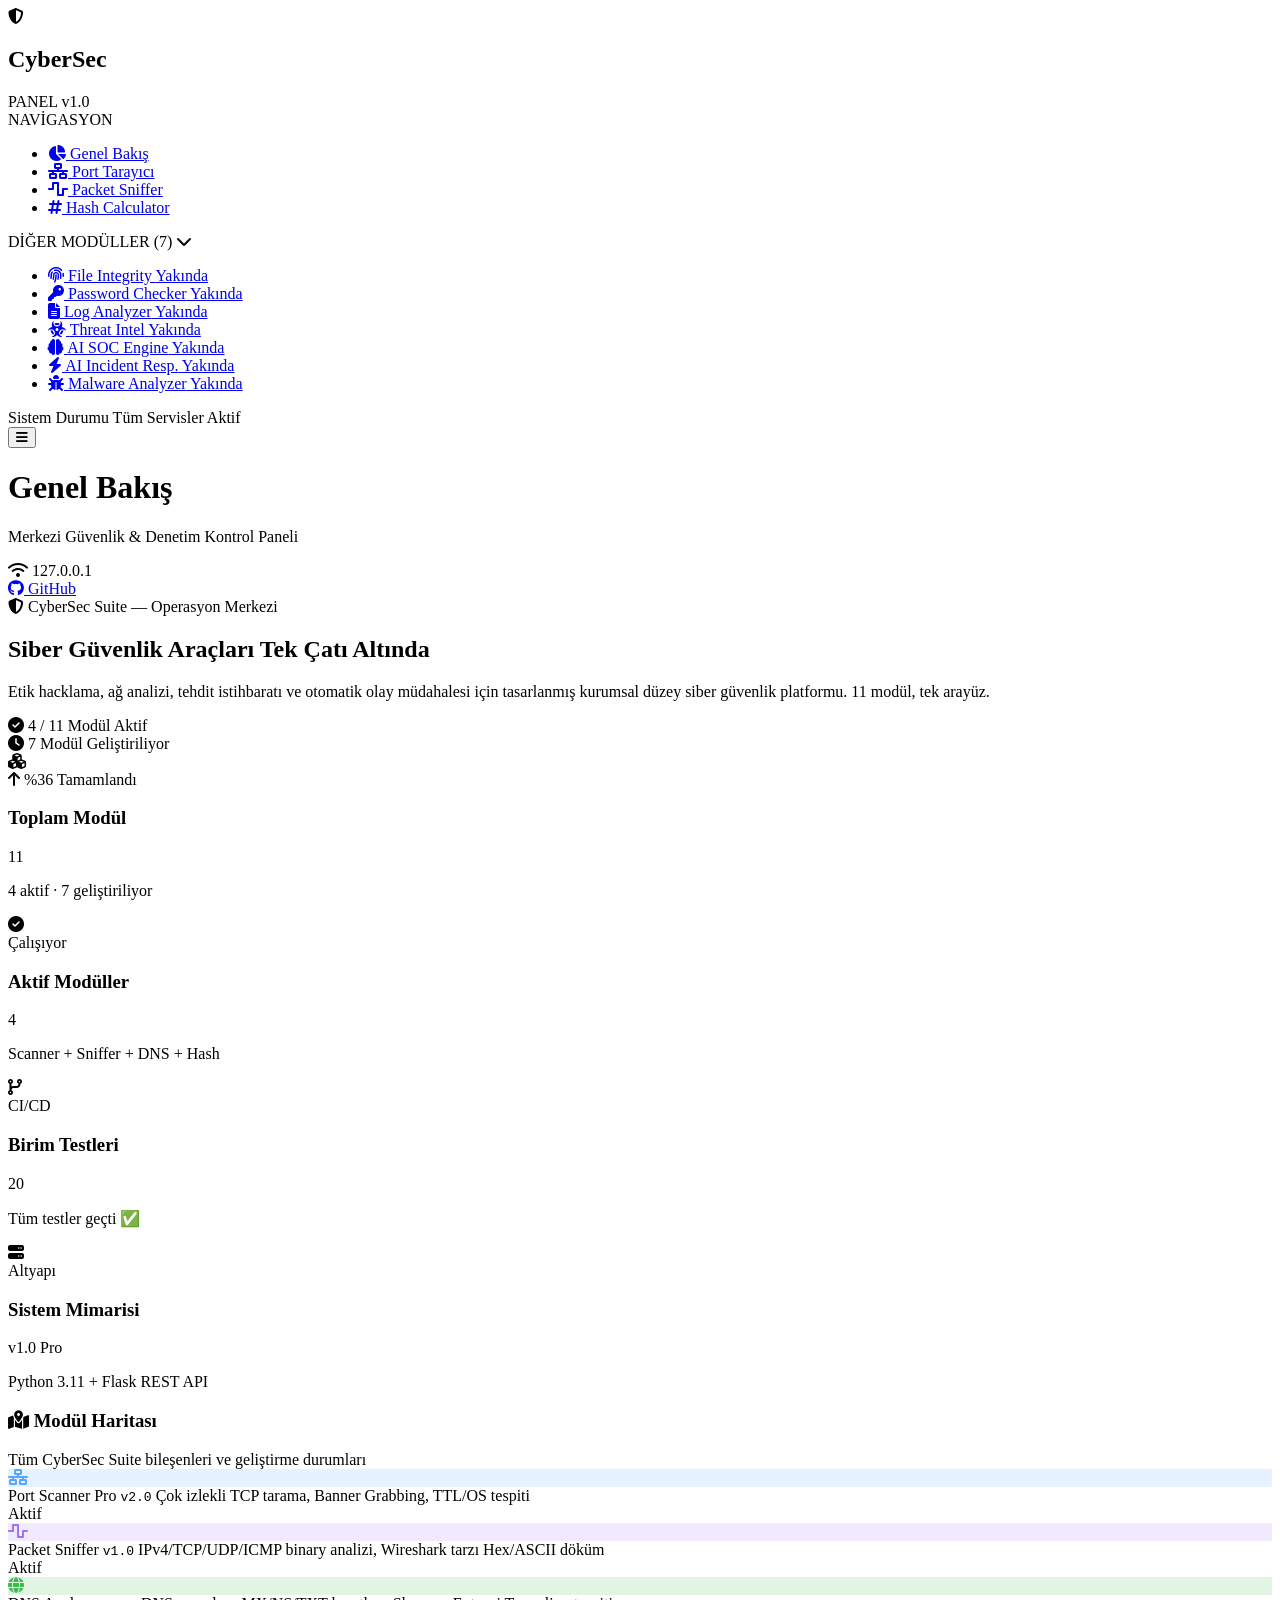
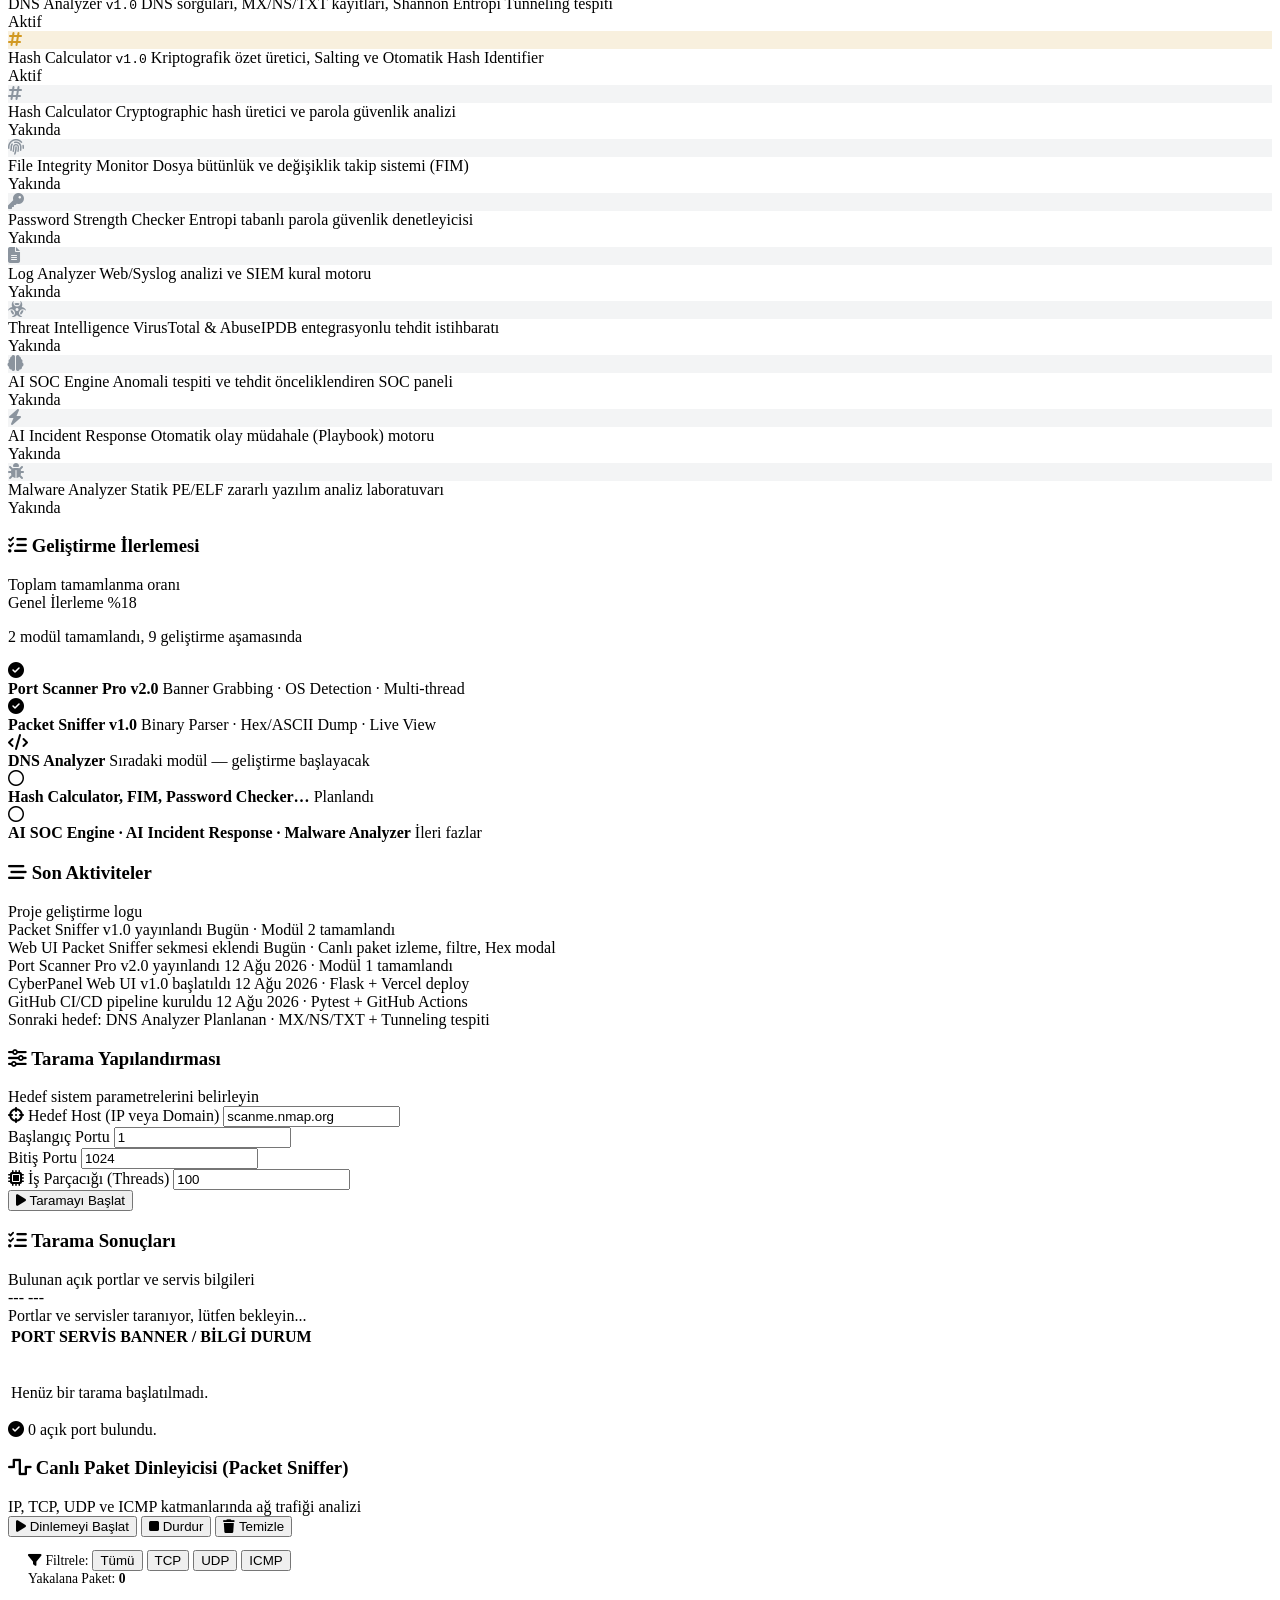
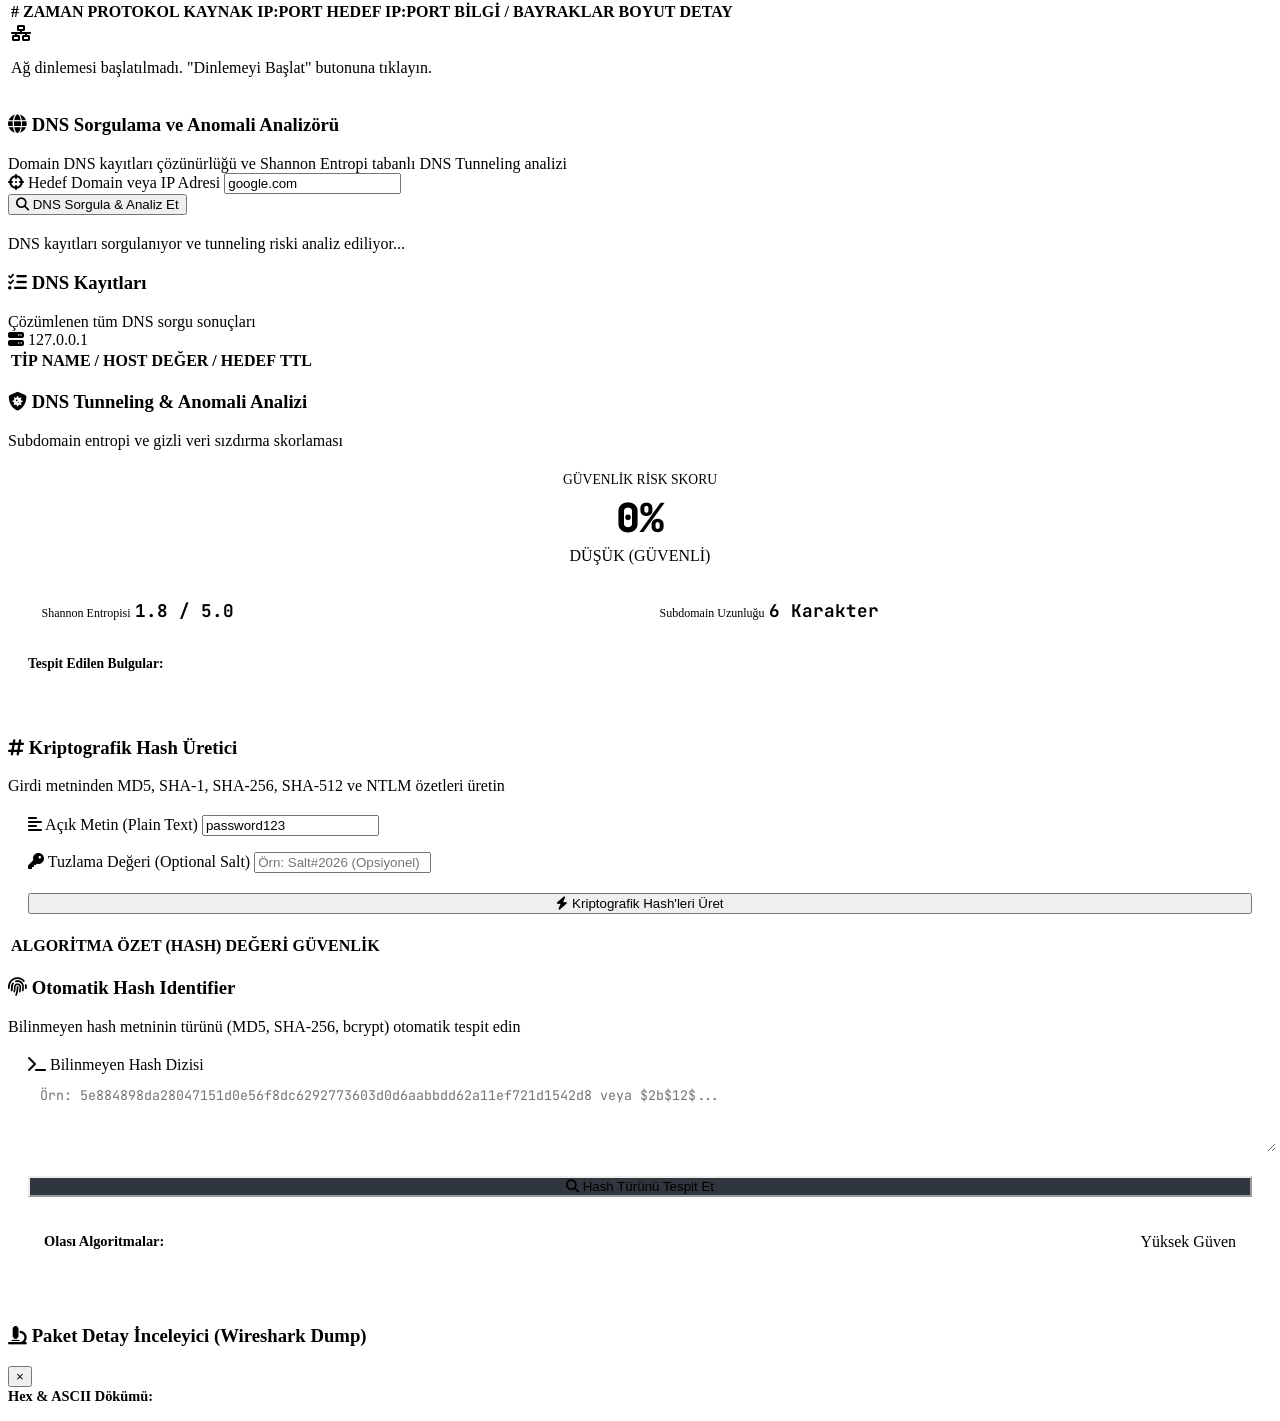
==== commit 269de974: "refactor: redesign dashboard KPI grid into 4 balanced platform cards" ====
--- a/cyber-panel/templates/index.html
+++ b/cyber-panel/templates/index.html
@@ -122,11 +122,11 @@
                 </div>
 
                 <!-- KPI STATS GRID -->
-                <div class="stats-grid stats-grid-5">
+                <div class="stats-grid stats-grid-4">
                     <div class="stat-card">
                         <div class="stat-top">
                             <div class="stat-icon icon-blue"><i class="fas fa-cubes"></i></div>
-                            <span class="stat-trend trend-up"><i class="fas fa-arrow-up"></i> Aktif</span>
+                            <span class="stat-trend trend-up"><i class="fas fa-arrow-up"></i> %36 Tamamlandı</span>
                         </div>
                         <div class="stat-body">
                             <h3>Toplam Modül</h3>
@@ -148,34 +148,23 @@
                     <div class="stat-card">
                         <div class="stat-top">
                             <div class="stat-icon icon-purple"><i class="fas fa-code-branch"></i></div>
-                            <span class="stat-trend">GitHub</span>
+                            <span class="stat-trend">CI/CD</span>
                         </div>
                         <div class="stat-body">
-                            <h3>Test Durumu</h3>
+                            <h3>Birim Testleri</h3>
                             <p class="stat-number text-emerald">20</p>
                             <p class="stat-desc">Tüm testler geçti ✅</p>
                         </div>
                     </div>
                     <div class="stat-card">
                         <div class="stat-top">
-                            <div class="stat-icon icon-orange"><i class="fas fa-history"></i></div>
-                            <span class="stat-trend">Son İşlem</span>
+                            <div class="stat-icon icon-orange"><i class="fas fa-server"></i></div>
+                            <span class="stat-trend">Altyapı</span>
                         </div>
                         <div class="stat-body">
-                            <h3>Son Port Tarama</h3>
-                            <p id="last-scan-time" class="stat-number stat-small">—</p>
-                            <p class="stat-desc">Henüz tarama yapılmadı</p>
-                        </div>
-                    </div>
-                    <div class="stat-card">
-                        <div class="stat-top">
-                            <div class="stat-icon icon-emerald"><i class="fas fa-shield-halved"></i></div>
-                            <span class="stat-trend trend-green">Normal</span>
-                        </div>
-                        <div class="stat-body">
-                            <h3>Tehdit Seviyesi</h3>
-                            <p class="stat-number text-emerald">GÜVENLİ</p>
-                            <p class="stat-desc">Aktif tehdit algılanmadı</p>
+                            <h3>Sistem Mimarisi</h3>
+                            <p class="stat-number stat-small">v1.0 Pro</p>
+                            <p class="stat-desc">Python 3.11 + Flask REST API</p>
                         </div>
                     </div>
                 </div>
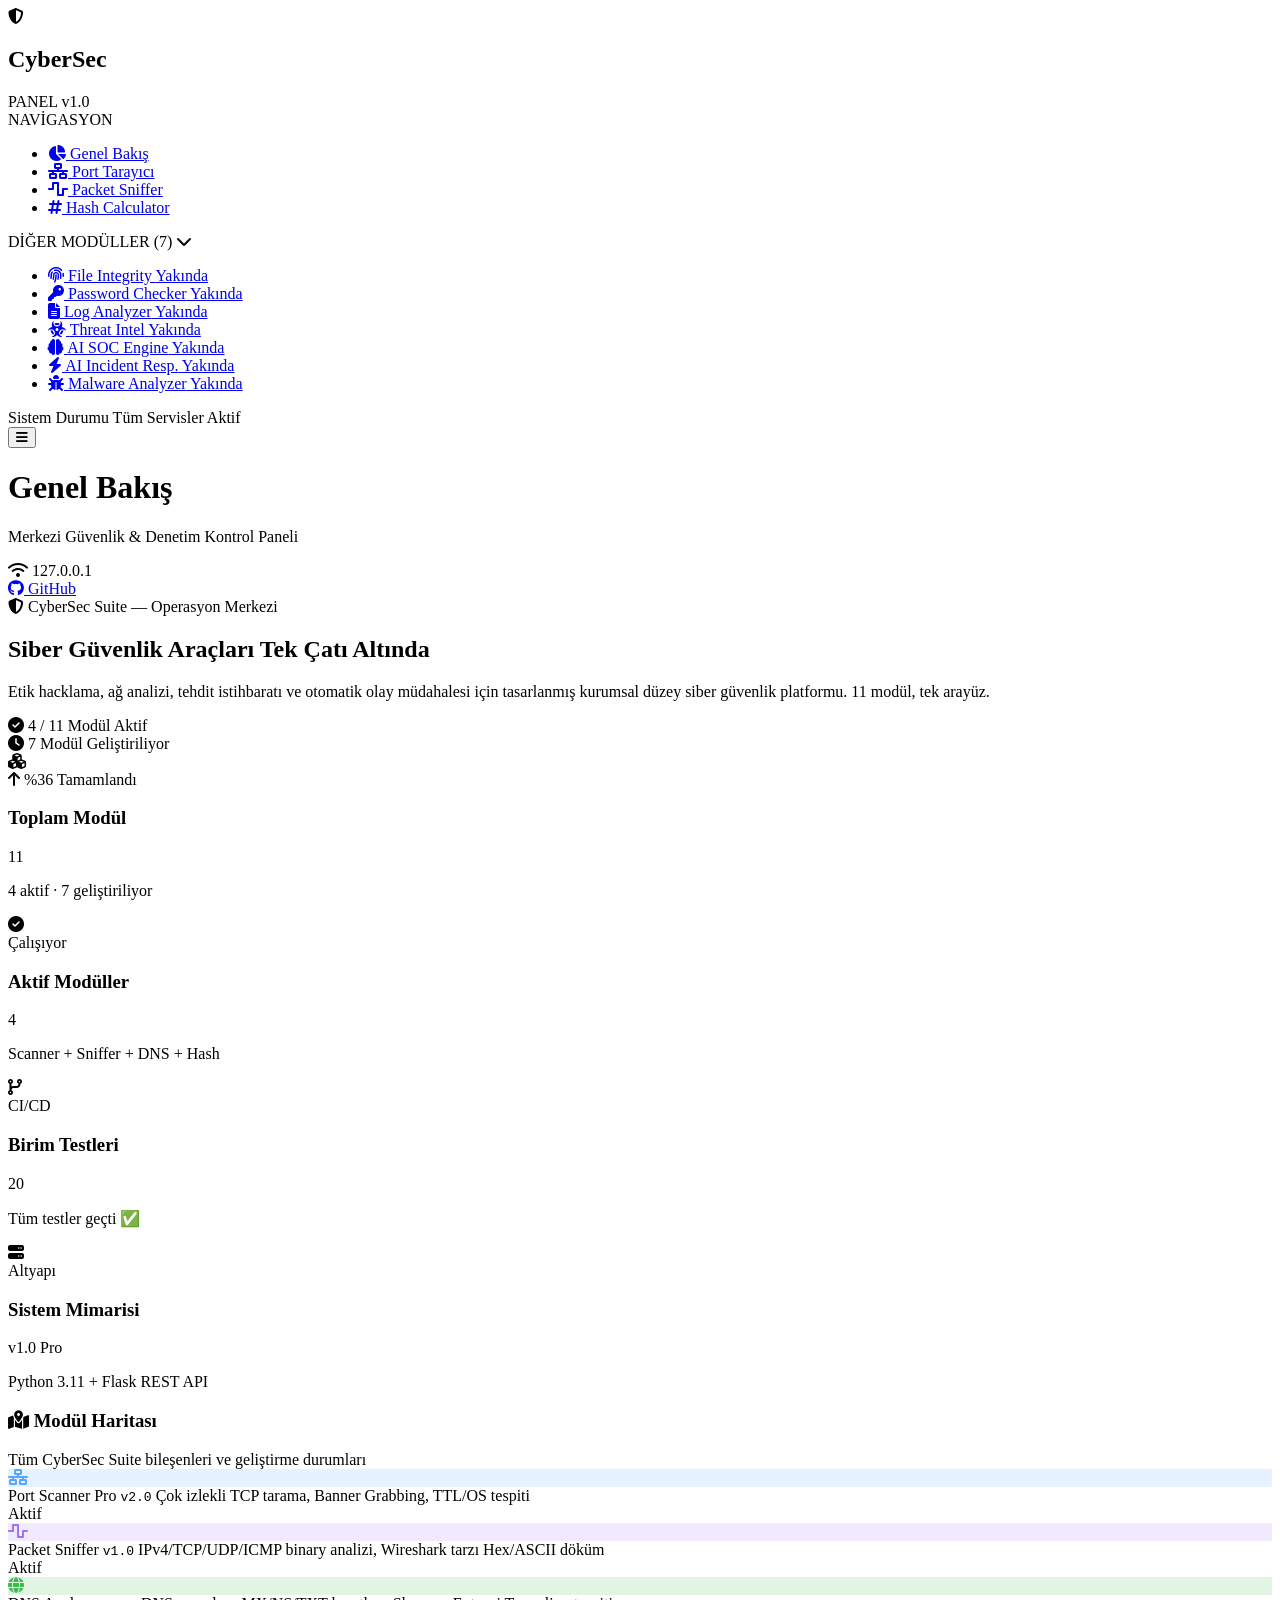
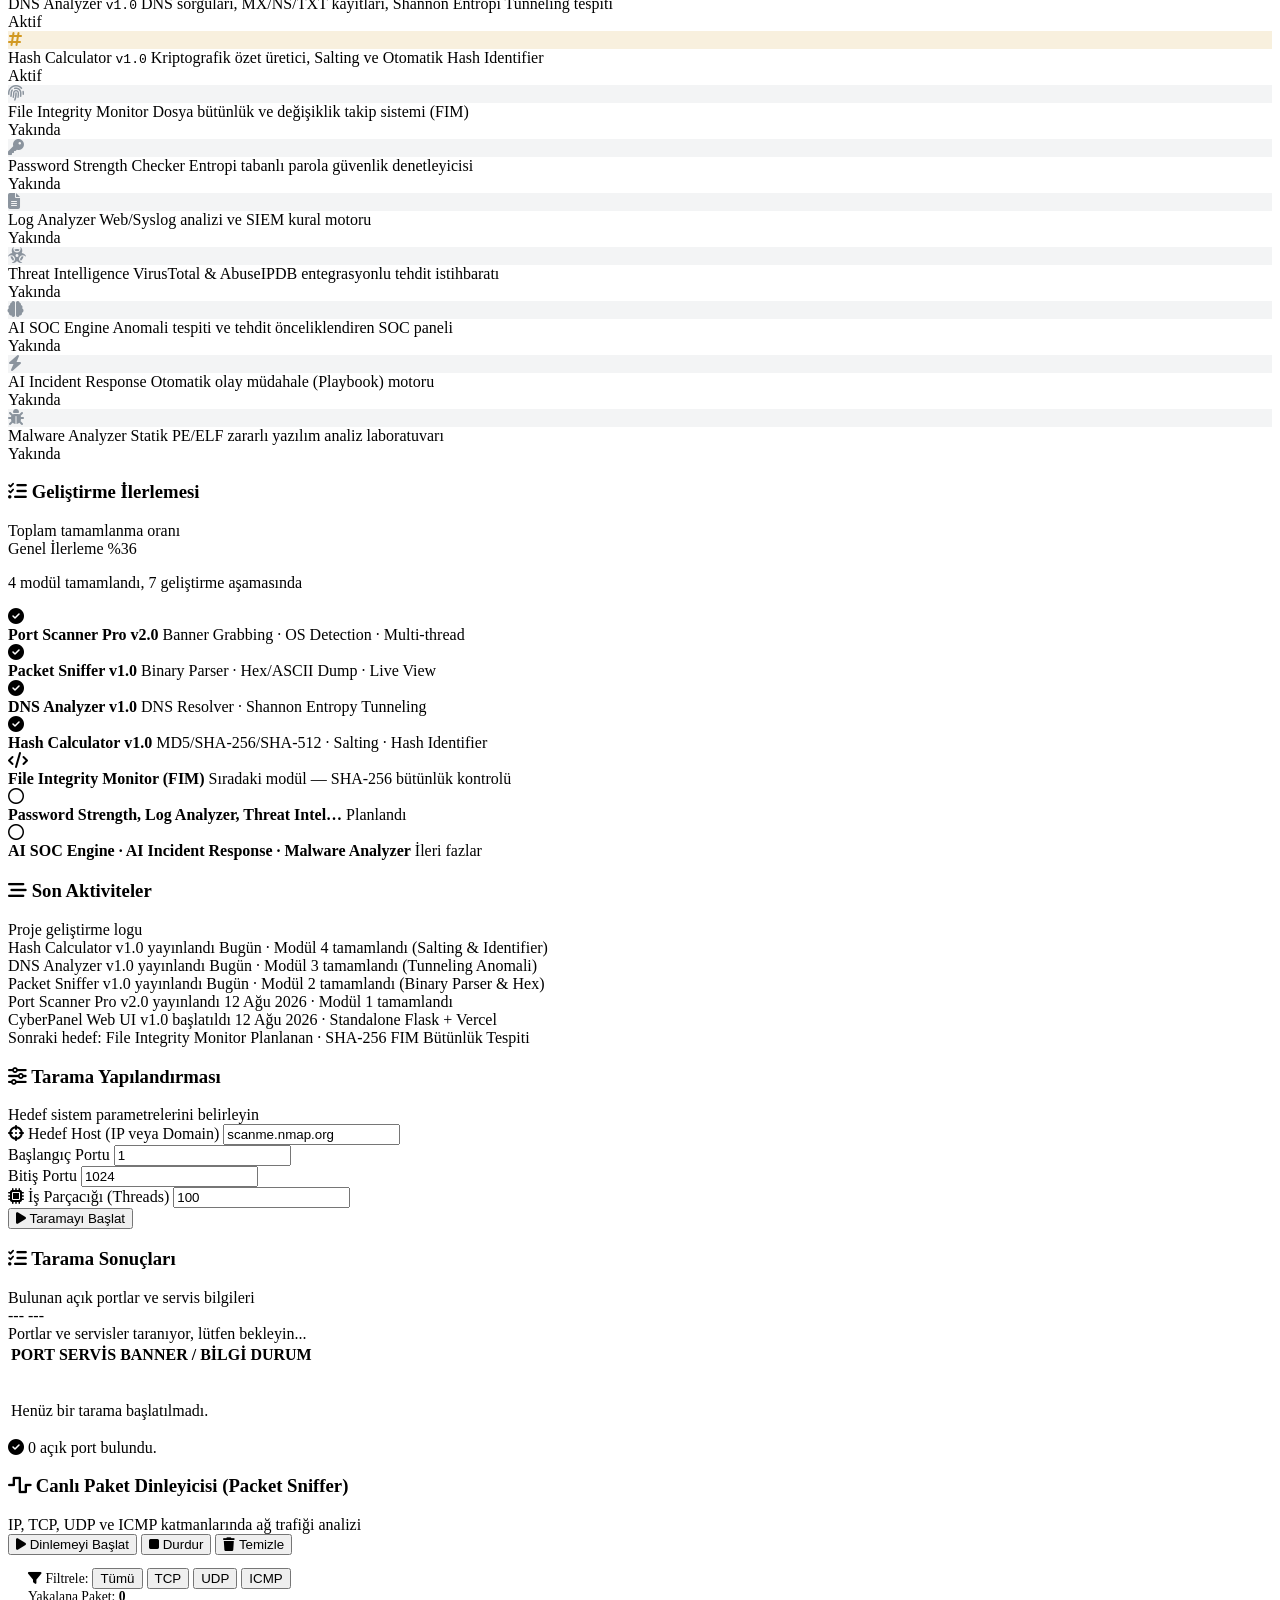
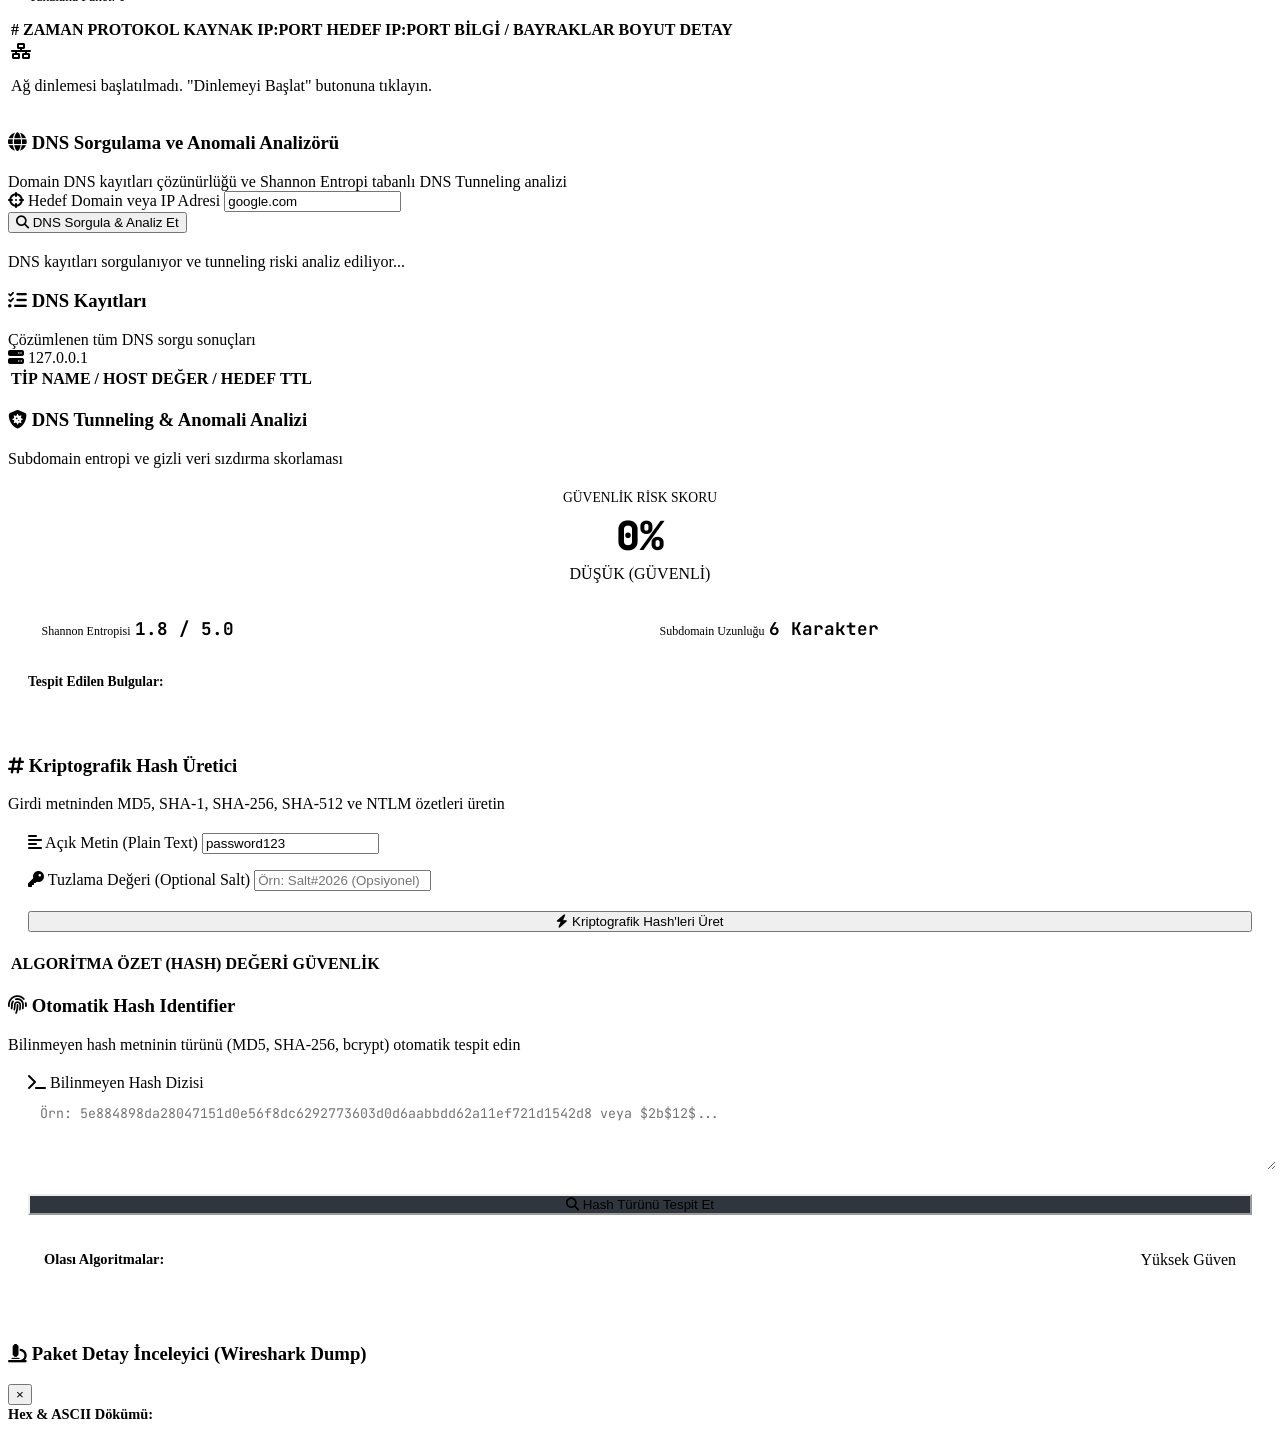
==== commit 86c6ec20: "fix: update dashboard progress (%36), roadmap and activity log for DNS and Hash modules" ====
--- a/cyber-panel/templates/index.html
+++ b/cyber-panel/templates/index.html
@@ -214,14 +214,6 @@
                             </div>
                             <!-- COMING SOON -->
                             <div class="module-entry upcoming">
-                                <div class="module-icon-sm" style="background: rgba(139,148,158,0.1); color: #8b949e;"><i class="fas fa-hashtag"></i></div>
-                                <div class="module-entry-info">
-                                    <span class="module-name">Hash Calculator</span>
-                                    <span class="module-desc">Cryptographic hash üretici ve parola güvenlik analizi</span>
-                                </div>
-                                <span class="module-badge badge-upcoming">Yakında</span>
-                            </div>
-                            <div class="module-entry upcoming">
                                 <div class="module-icon-sm" style="background: rgba(139,148,158,0.1); color: #8b949e;"><i class="fas fa-fingerprint"></i></div>
                                 <div class="module-entry-info">
                                     <span class="module-name">File Integrity Monitor</span>
@@ -291,12 +283,12 @@
                             <div class="progress-section">
                                 <div class="progress-header">
                                     <span>Genel İlerleme</span>
-                                    <span class="progress-pct">%18</span>
+                                    <span class="progress-pct">%36</span>
                                 </div>
                                 <div class="progress-track">
-                                    <div class="progress-fill" style="width: 18%;"></div>
-                                </div>
-                                <p class="progress-sub">2 modül tamamlandı, 9 geliştirme aşamasında</p>
+                                    <div class="progress-fill" style="width: 36%;"></div>
+                                </div>
+                                <p class="progress-sub">4 modül tamamlandı, 7 geliştirme aşamasında</p>
 
                                 <div class="roadmap-list">
                                     <div class="roadmap-item done">
@@ -313,17 +305,31 @@
                                             <span>Binary Parser · Hex/ASCII Dump · Live View</span>
                                         </div>
                                     </div>
+                                    <div class="roadmap-item done">
+                                        <i class="fas fa-check-circle"></i>
+                                        <div>
+                                            <strong>DNS Analyzer v1.0</strong>
+                                            <span>DNS Resolver · Shannon Entropy Tunneling</span>
+                                        </div>
+                                    </div>
+                                    <div class="roadmap-item done">
+                                        <i class="fas fa-check-circle"></i>
+                                        <div>
+                                            <strong>Hash Calculator v1.0</strong>
+                                            <span>MD5/SHA-256/SHA-512 · Salting · Hash Identifier</span>
+                                        </div>
+                                    </div>
                                     <div class="roadmap-item active-road">
                                         <i class="fas fa-code"></i>
                                         <div>
-                                            <strong>DNS Analyzer</strong>
-                                            <span>Sıradaki modül — geliştirme başlayacak</span>
+                                            <strong>File Integrity Monitor (FIM)</strong>
+                                            <span>Sıradaki modül — SHA-256 bütünlük kontrolü</span>
                                         </div>
                                     </div>
                                     <div class="roadmap-item pending">
                                         <i class="far fa-circle"></i>
                                         <div>
-                                            <strong>Hash Calculator, FIM, Password Checker…</strong>
+                                            <strong>Password Strength, Log Analyzer, Threat Intel…</strong>
                                             <span>Planlandı</span>
                                         </div>
                                     </div>
@@ -348,15 +354,22 @@
                                 <div class="activity-item">
                                     <div class="activity-dot dot-green"></div>
                                     <div class="activity-content">
+                                        <span class="activity-title">Hash Calculator v1.0 yayınlandı</span>
+                                        <span class="activity-time">Bugün · Modül 4 tamamlandı (Salting & Identifier)</span>
+                                    </div>
+                                </div>
+                                <div class="activity-item">
+                                    <div class="activity-dot dot-green"></div>
+                                    <div class="activity-content">
+                                        <span class="activity-title">DNS Analyzer v1.0 yayınlandı</span>
+                                        <span class="activity-time">Bugün · Modül 3 tamamlandı (Tunneling Anomali)</span>
+                                    </div>
+                                </div>
+                                <div class="activity-item">
+                                    <div class="activity-dot dot-green"></div>
+                                    <div class="activity-content">
                                         <span class="activity-title">Packet Sniffer v1.0 yayınlandı</span>
-                                        <span class="activity-time">Bugün · Modül 2 tamamlandı</span>
-                                    </div>
-                                </div>
-                                <div class="activity-item">
-                                    <div class="activity-dot dot-blue"></div>
-                                    <div class="activity-content">
-                                        <span class="activity-title">Web UI Packet Sniffer sekmesi eklendi</span>
-                                        <span class="activity-time">Bugün · Canlı paket izleme, filtre, Hex modal</span>
+                                        <span class="activity-time">Bugün · Modül 2 tamamlandı (Binary Parser & Hex)</span>
                                     </div>
                                 </div>
                                 <div class="activity-item">
@@ -370,21 +383,14 @@
                                     <div class="activity-dot dot-purple"></div>
                                     <div class="activity-content">
                                         <span class="activity-title">CyberPanel Web UI v1.0 başlatıldı</span>
-                                        <span class="activity-time">12 Ağu 2026 · Flask + Vercel deploy</span>
-                                    </div>
-                                </div>
-                                <div class="activity-item">
-                                    <div class="activity-dot dot-purple"></div>
-                                    <div class="activity-content">
-                                        <span class="activity-title">GitHub CI/CD pipeline kuruldu</span>
-                                        <span class="activity-time">12 Ağu 2026 · Pytest + GitHub Actions</span>
+                                        <span class="activity-time">12 Ağu 2026 · Standalone Flask + Vercel</span>
                                     </div>
                                 </div>
                                 <div class="activity-item">
                                     <div class="activity-dot dot-orange"></div>
                                     <div class="activity-content">
-                                        <span class="activity-title">Sonraki hedef: DNS Analyzer</span>
-                                        <span class="activity-time">Planlanan · MX/NS/TXT + Tunneling tespiti</span>
+                                        <span class="activity-title">Sonraki hedef: File Integrity Monitor</span>
+                                        <span class="activity-time">Planlanan · SHA-256 FIM Bütünlük Tespiti</span>
                                     </div>
                                 </div>
                             </div>
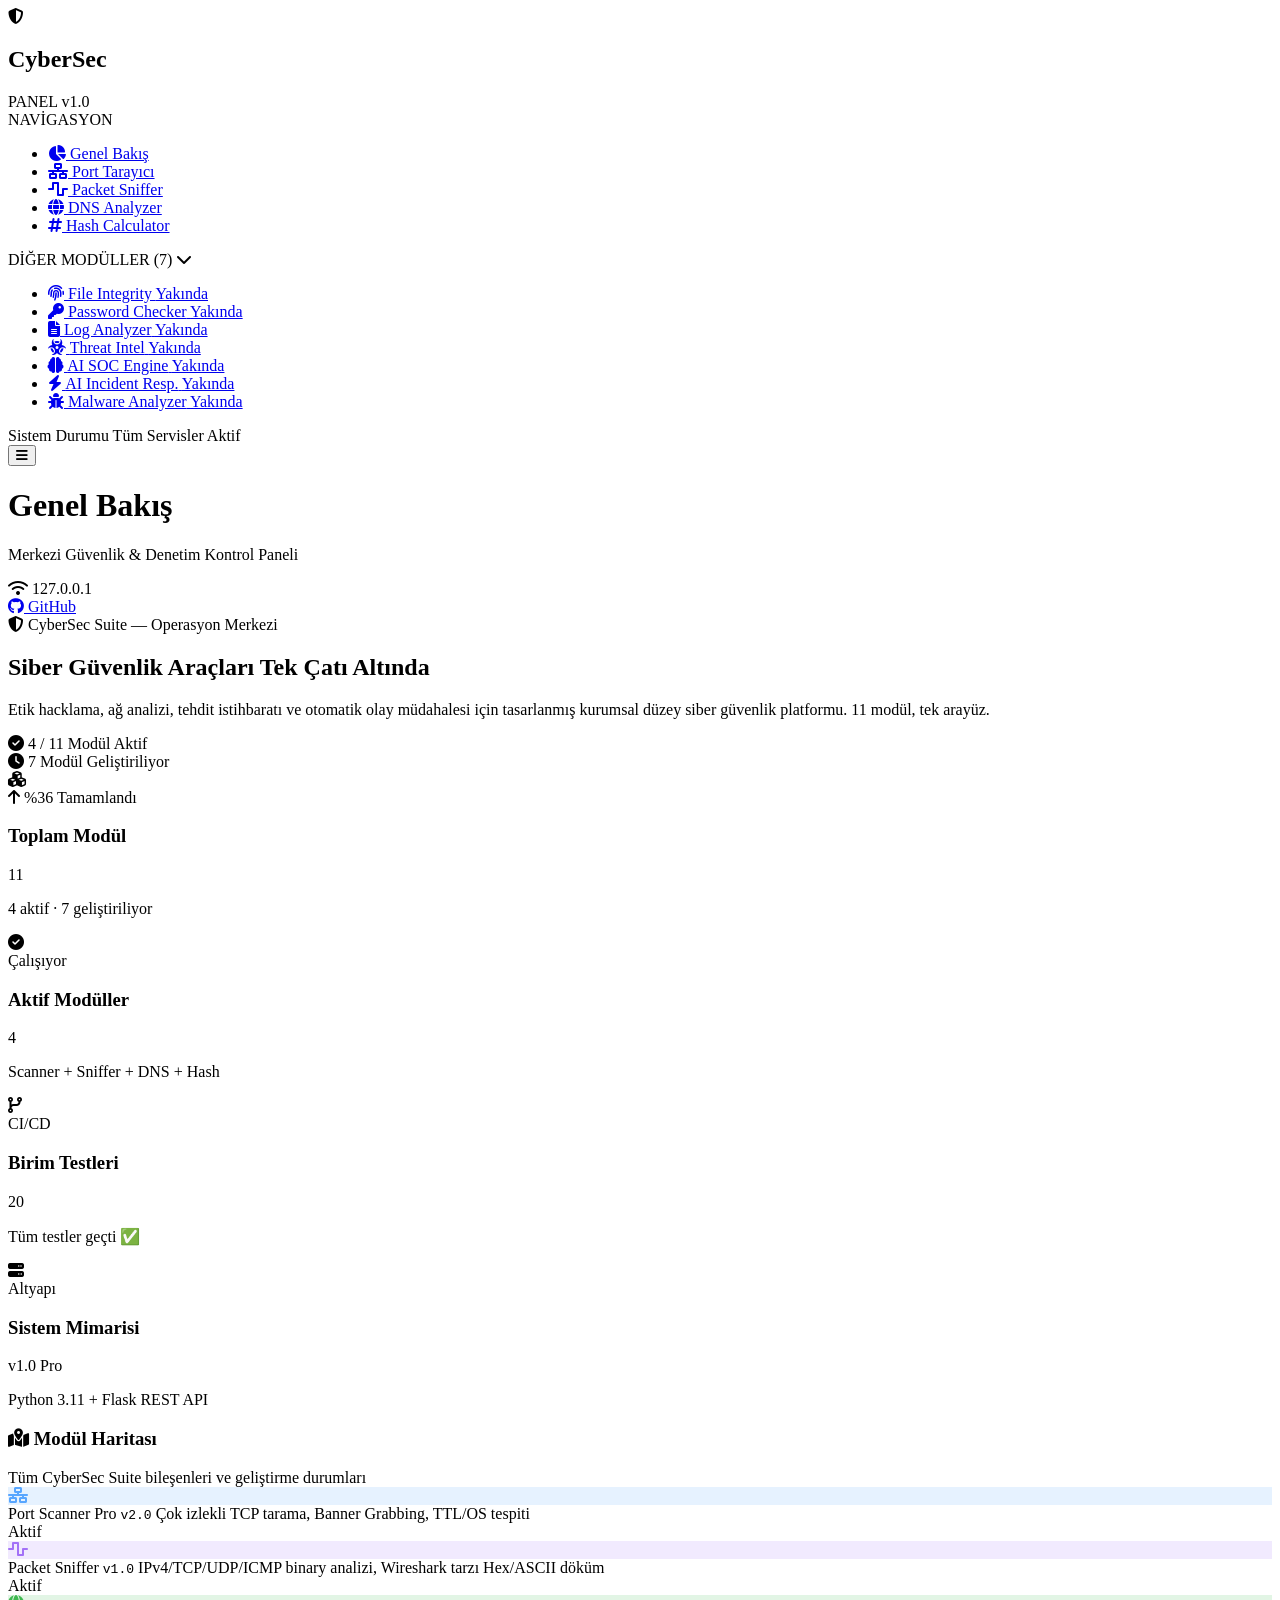
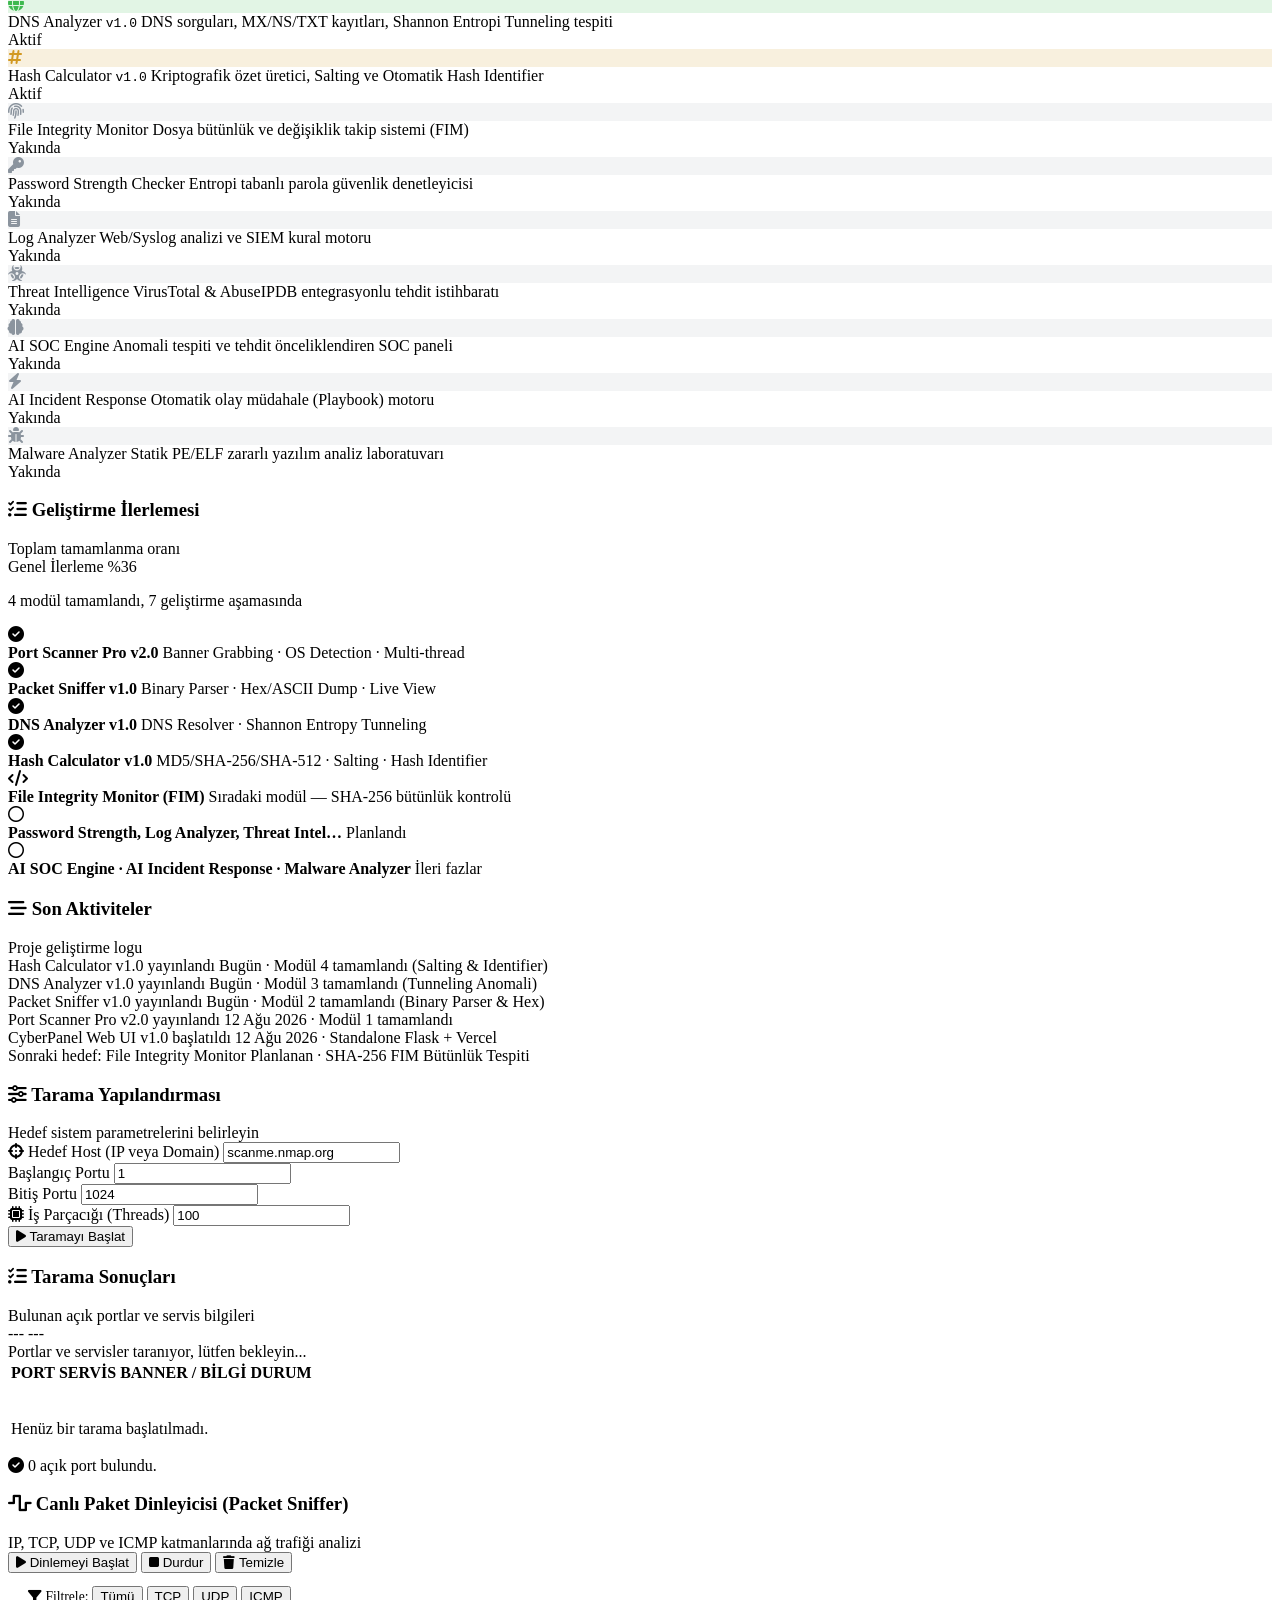
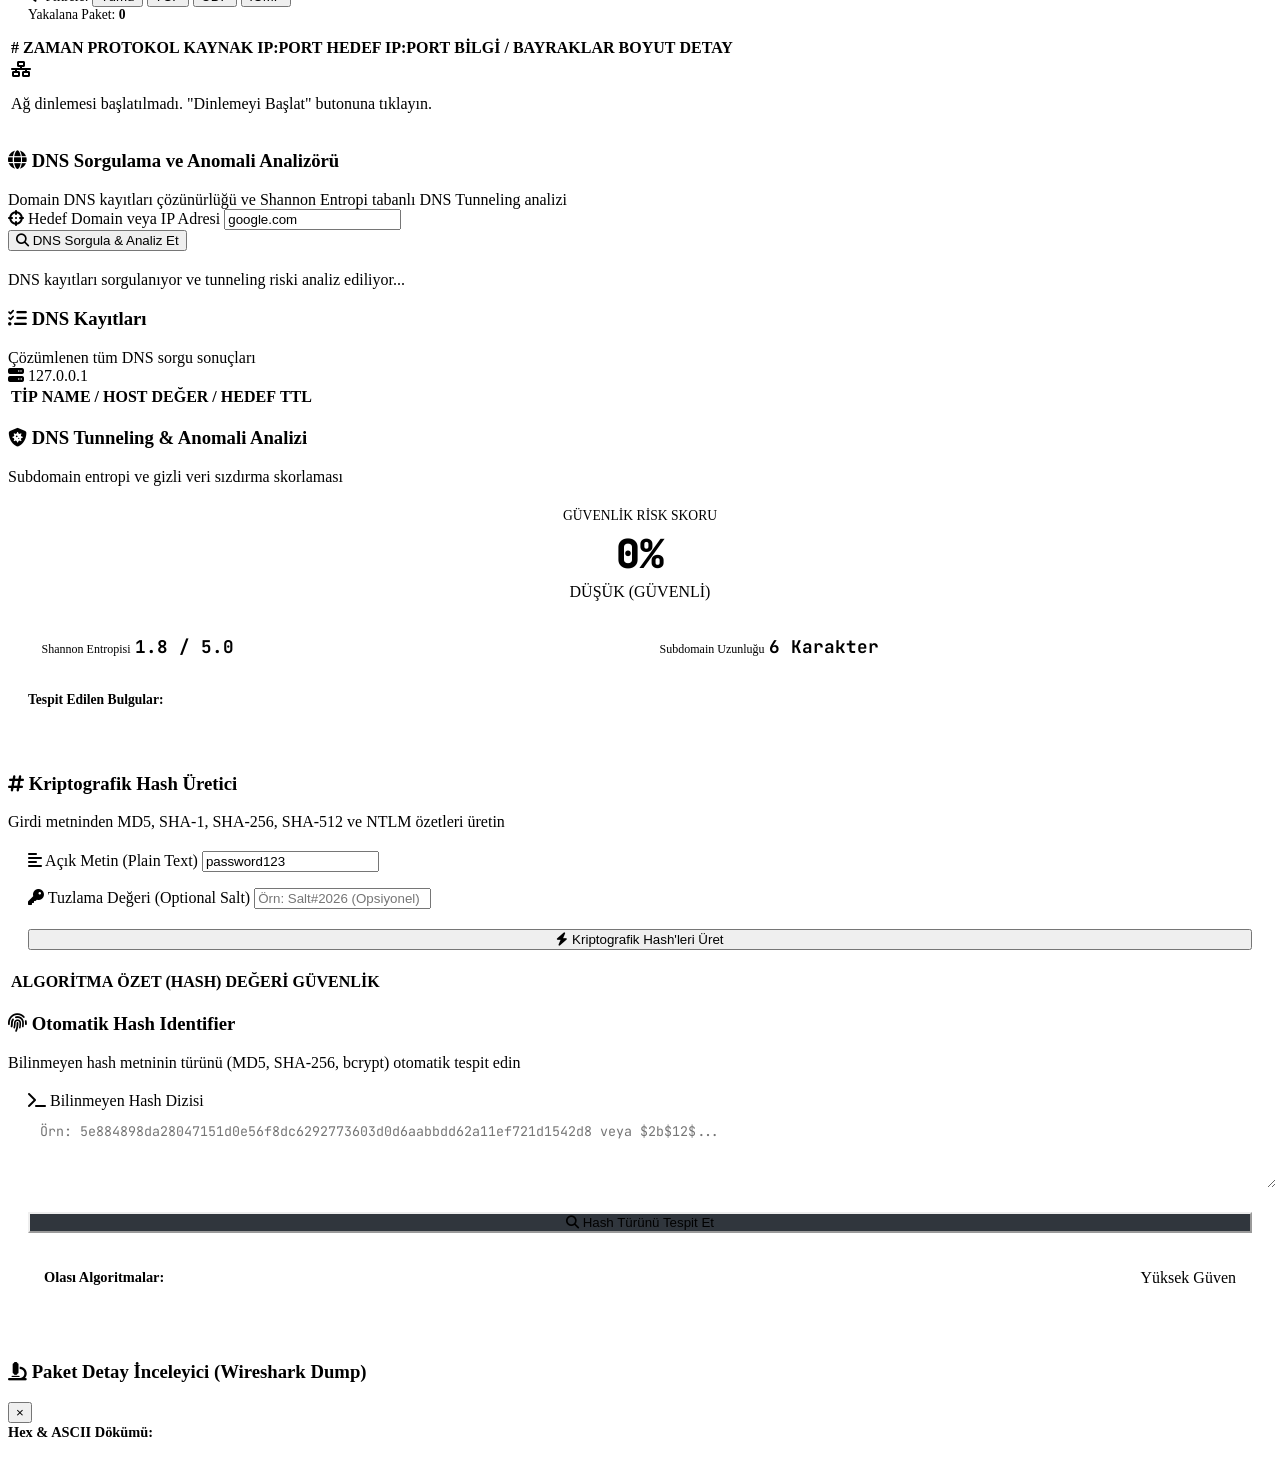
==== commit dee05ae2: "fix: restore DNS Analyzer link in sidebar navigation list" ====
--- a/cyber-panel/templates/index.html
+++ b/cyber-panel/templates/index.html
@@ -35,6 +35,9 @@
                     </li>
                     <li class="nav-item" data-page="packet-sniffer">
                         <a href="#"><i class="fas fa-wave-square"></i> <span>Packet Sniffer</span></a>
+                    </li>
+                    <li class="nav-item" data-page="dns-analyzer">
+                        <a href="#"><i class="fas fa-globe"></i> <span>DNS Analyzer</span></a>
                     </li>
                     <li class="nav-item" data-page="hash-calculator">
                         <a href="#"><i class="fas fa-hashtag"></i> <span>Hash Calculator</span></a>
@@ -116,8 +119,8 @@
                         <p>Etik hacklama, ağ analizi, tehdit istihbaratı ve otomatik olay müdahalesi için tasarlanmış kurumsal düzey siber güvenlik platformu. 11 modül, tek arayüz.</p>
                     </div>
                     <div class="hero-badges">
-                        <div class="hero-badge"><i class="fas fa-check-circle"></i> 4 / 11 Modül Aktif</div>
-                        <div class="hero-badge hero-badge-warn"><i class="fas fa-clock"></i> 7 Modül Geliştiriliyor</div>
+                        <div id="hero-badge-active" class="hero-badge"><i class="fas fa-check-circle"></i> 4 / 11 Modül Aktif</div>
+                        <div id="hero-badge-upcoming" class="hero-badge hero-badge-warn"><i class="fas fa-clock"></i> 7 Modül Geliştiriliyor</div>
                     </div>
                 </div>
 
@@ -126,12 +129,12 @@
                     <div class="stat-card">
                         <div class="stat-top">
                             <div class="stat-icon icon-blue"><i class="fas fa-cubes"></i></div>
-                            <span class="stat-trend trend-up"><i class="fas fa-arrow-up"></i> %36 Tamamlandı</span>
+                            <span id="stat-progress-pct" class="stat-trend trend-up"><i class="fas fa-arrow-up"></i> %36 Tamamlandı</span>
                         </div>
                         <div class="stat-body">
                             <h3>Toplam Modül</h3>
                             <p class="stat-number">11</p>
-                            <p class="stat-desc">4 aktif · 7 geliştiriliyor</p>
+                            <p id="stat-total-desc" class="stat-desc">4 aktif · 7 geliştiriliyor</p>
                         </div>
                     </div>
                     <div class="stat-card">
@@ -141,7 +144,7 @@
                         </div>
                         <div class="stat-body">
                             <h3>Aktif Modüller</h3>
-                            <p class="stat-number">4</p>
+                            <p id="stat-active-num" class="stat-number">4</p>
                             <p class="stat-desc">Scanner + Sniffer + DNS + Hash</p>
                         </div>
                     </div>
@@ -283,12 +286,12 @@
                             <div class="progress-section">
                                 <div class="progress-header">
                                     <span>Genel İlerleme</span>
-                                    <span class="progress-pct">%36</span>
+                                    <span id="progress-pct-val" class="progress-pct">%36</span>
                                 </div>
                                 <div class="progress-track">
-                                    <div class="progress-fill" style="width: 36%;"></div>
-                                </div>
-                                <p class="progress-sub">4 modül tamamlandı, 7 geliştirme aşamasında</p>
+                                    <div id="progress-fill-bar" class="progress-fill" style="width: 36%;"></div>
+                                </div>
+                                <p id="progress-sub-text" class="progress-sub">4 modül tamamlandı, 7 geliştirme aşamasında</p>
 
                                 <div class="roadmap-list">
                                     <div class="roadmap-item done">
@@ -746,6 +749,42 @@
             if (startBtn) startBtn.classList.remove('hidden');
             if (stopBtn) stopBtn.classList.add('hidden');
         }
+
+        // --- DYNAMIC DASHBOARD METRICS CALCULATOR ---
+        function updateDashboardMetrics() {
+            const activeEntries = document.querySelectorAll('.module-entry.active').length;
+            const totalEntries = document.querySelectorAll('.module-entry').length;
+            const remainingEntries = totalEntries - activeEntries;
+            const pct = Math.round((activeEntries / totalEntries) * 100);
+
+            const activeNumElem = document.getElementById('stat-active-num');
+            if (activeNumElem) activeNumElem.innerText = activeEntries;
+
+            const totalDescElem = document.getElementById('stat-total-desc');
+            if (totalDescElem) totalDescElem.innerText = `${activeEntries} aktif · ${remainingEntries} geliştiriliyor`;
+
+            const statPctElem = document.getElementById('stat-progress-pct');
+            if (statPctElem) statPctElem.innerHTML = `<i class="fas fa-arrow-up"></i> %${pct} Tamamlandı`;
+
+            const heroActive = document.getElementById('hero-badge-active');
+            if (heroActive) heroActive.innerHTML = `<i class="fas fa-check-circle"></i> ${activeEntries} / ${totalEntries} Modül Aktif`;
+
+            const heroUpcoming = document.getElementById('hero-badge-upcoming');
+            if (heroUpcoming) heroUpcoming.innerHTML = `<i class="fas fa-clock"></i> ${remainingEntries} Modül Geliştiriliyor`;
+
+            const progressPct = document.getElementById('progress-pct-val');
+            if (progressPct) progressPct.innerText = `%${pct}`;
+
+            const progressFill = document.getElementById('progress-fill-bar');
+            if (progressFill) progressFill.style.width = `${pct}%`;
+
+            const progressSub = document.getElementById('progress-sub-text');
+            if (progressSub) progressSub.innerText = `${activeEntries} modül tamamlandı, ${remainingEntries} geliştirme aşamasında`;
+        }
+
+        // Sayfa yüklendiğinde otomatik metrikleri hesapla
+        document.addEventListener('DOMContentLoaded', updateDashboardMetrics);
+        updateDashboardMetrics();
 
         function switchPage(pageId) {
             document.querySelectorAll('.page-content').forEach(p => p.classList.add('hidden'));
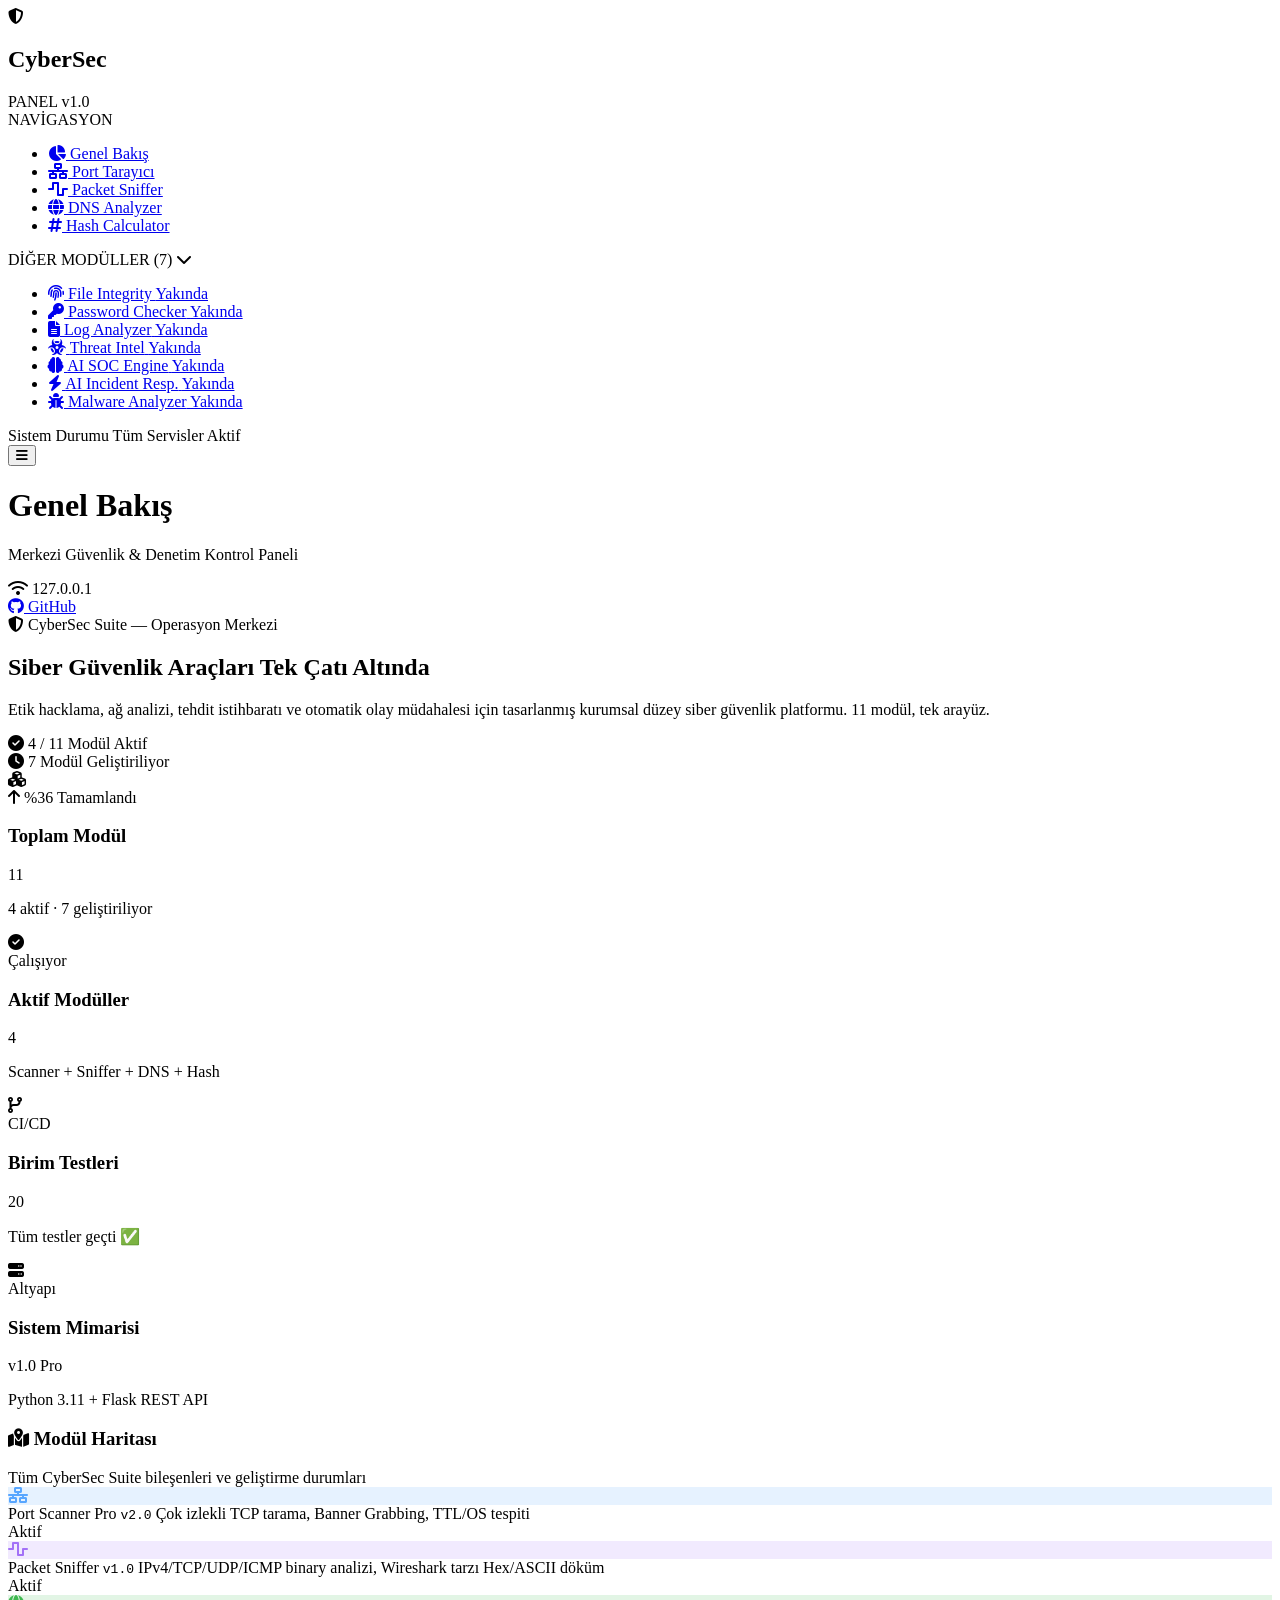
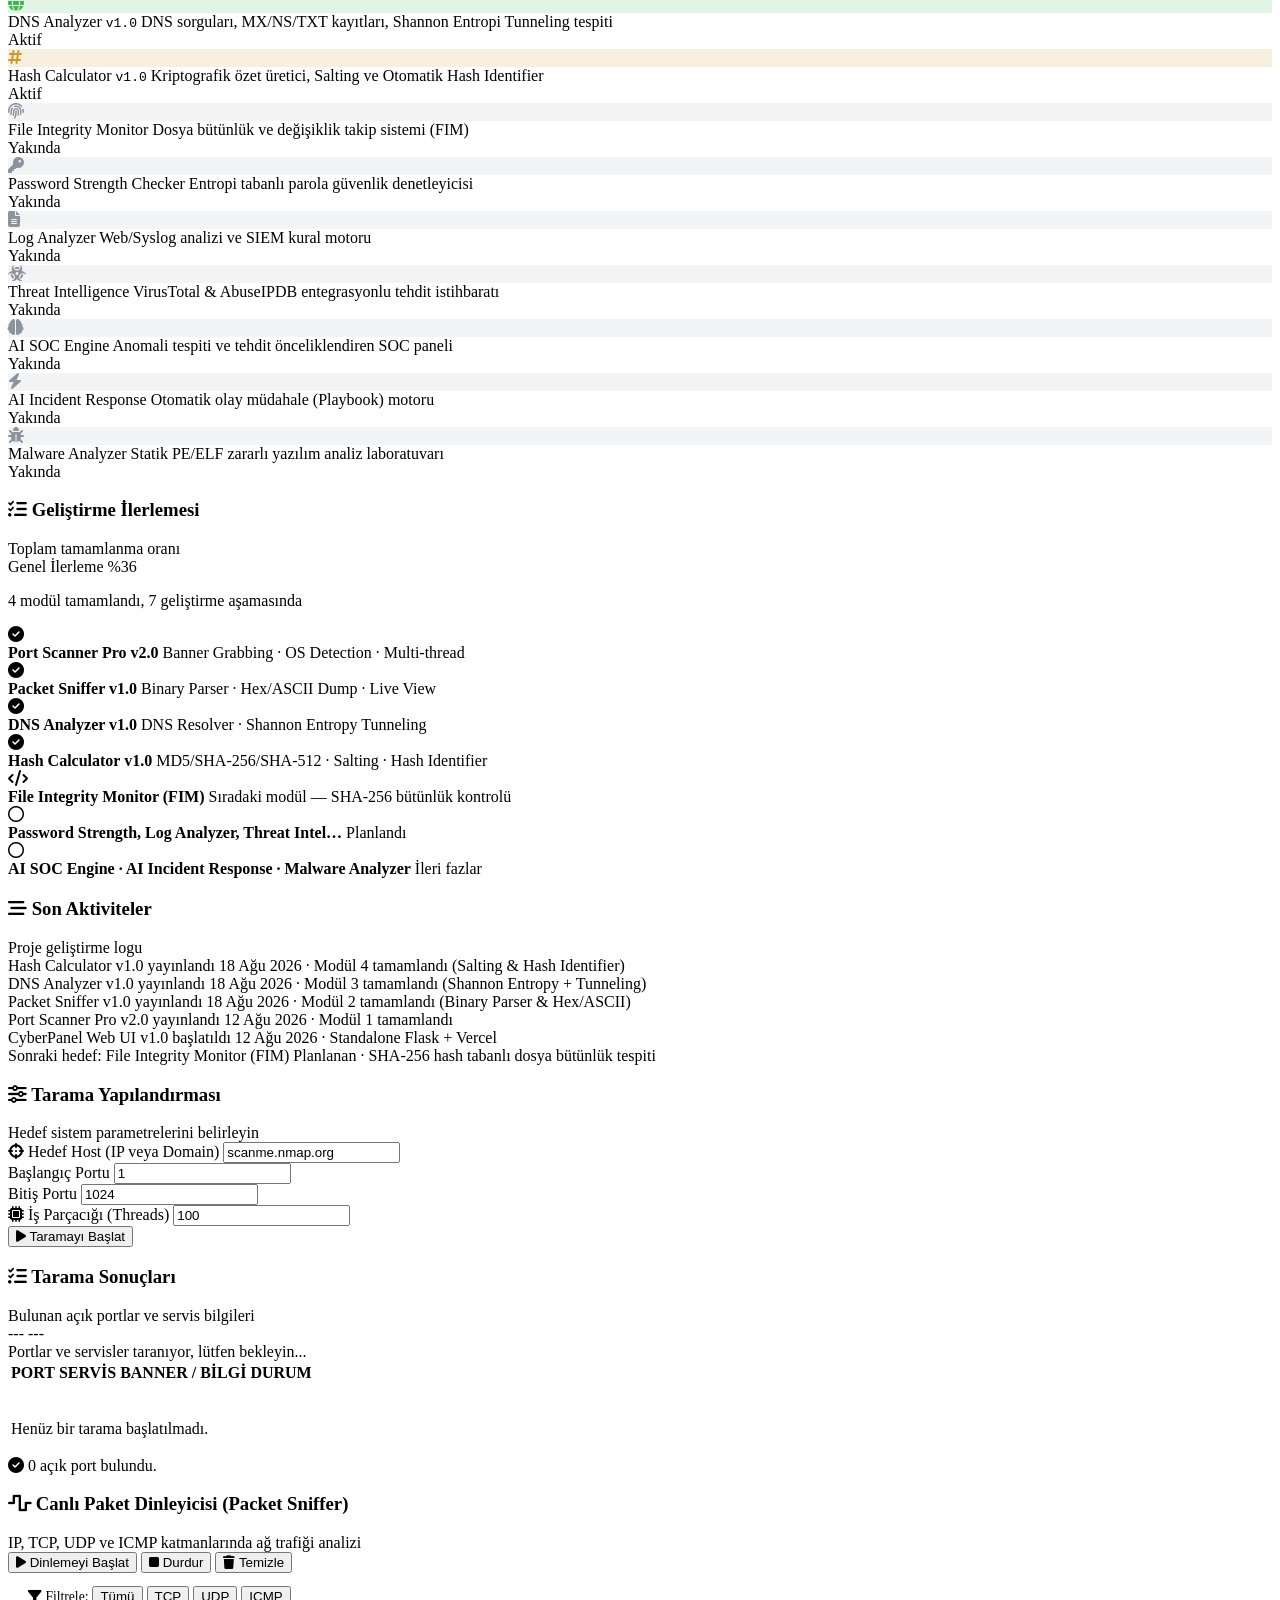
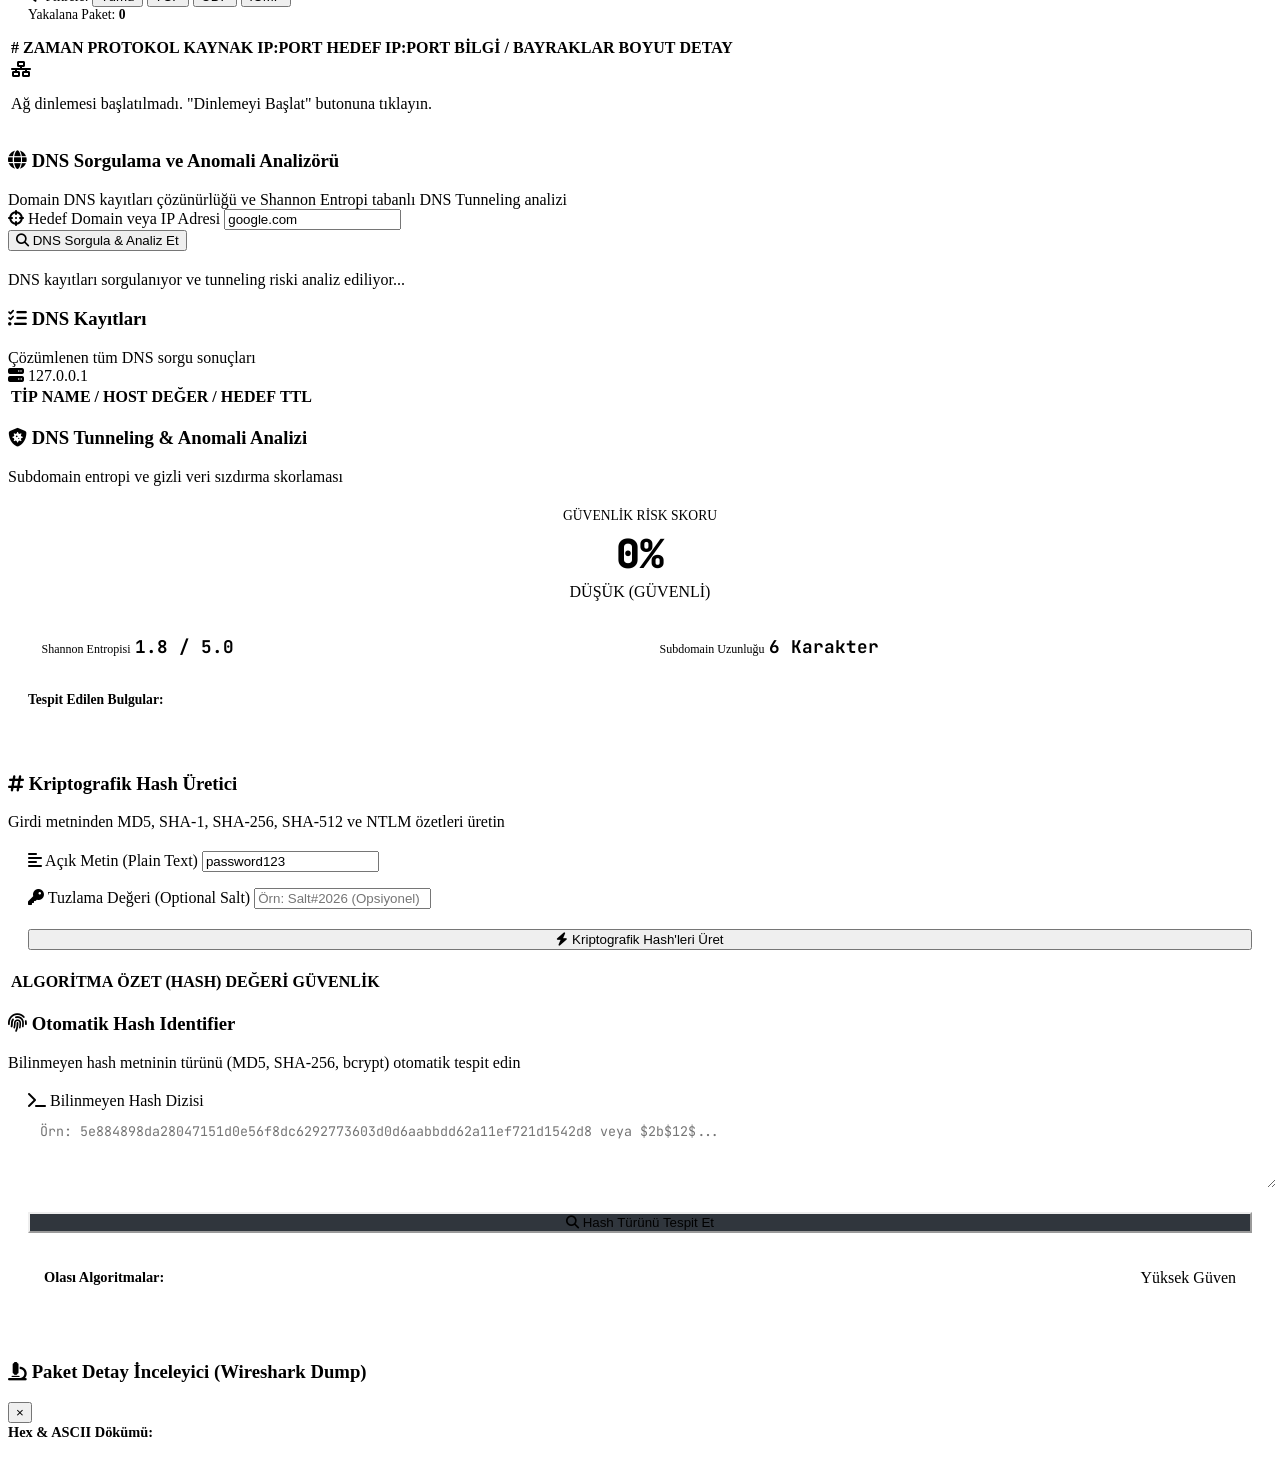
==== commit ddb5826a: "fix: system audit - null ref fix, typo correction, real dates, dnspython dep, CI action upgrades" ====
--- a/cyber-panel/templates/index.html
+++ b/cyber-panel/templates/index.html
@@ -358,21 +358,21 @@
                                     <div class="activity-dot dot-green"></div>
                                     <div class="activity-content">
                                         <span class="activity-title">Hash Calculator v1.0 yayınlandı</span>
-                                        <span class="activity-time">Bugün · Modül 4 tamamlandı (Salting & Identifier)</span>
+                                        <span class="activity-time">18 Ağu 2026 · Modül 4 tamamlandı (Salting & Hash Identifier)</span>
                                     </div>
                                 </div>
                                 <div class="activity-item">
                                     <div class="activity-dot dot-green"></div>
                                     <div class="activity-content">
                                         <span class="activity-title">DNS Analyzer v1.0 yayınlandı</span>
-                                        <span class="activity-time">Bugün · Modül 3 tamamlandı (Tunneling Anomali)</span>
+                                        <span class="activity-time">18 Ağu 2026 · Modül 3 tamamlandı (Shannon Entropy + Tunneling)</span>
                                     </div>
                                 </div>
                                 <div class="activity-item">
                                     <div class="activity-dot dot-green"></div>
                                     <div class="activity-content">
                                         <span class="activity-title">Packet Sniffer v1.0 yayınlandı</span>
-                                        <span class="activity-time">Bugün · Modül 2 tamamlandı (Binary Parser & Hex)</span>
+                                        <span class="activity-time">18 Ağu 2026 · Modül 2 tamamlandı (Binary Parser & Hex/ASCII)</span>
                                     </div>
                                 </div>
                                 <div class="activity-item">
@@ -392,8 +392,8 @@
                                 <div class="activity-item">
                                     <div class="activity-dot dot-orange"></div>
                                     <div class="activity-content">
-                                        <span class="activity-title">Sonraki hedef: File Integrity Monitor</span>
-                                        <span class="activity-time">Planlanan · SHA-256 FIM Bütünlük Tespiti</span>
+                                        <span class="activity-title">Sonraki hedef: File Integrity Monitor (FIM)</span>
+                                        <span class="activity-time">Planlanan · SHA-256 hash tabanlı dosya bütünlük tespiti</span>
                                     </div>
                                 </div>
                             </div>
@@ -1130,7 +1130,8 @@
                     
                     targetInfo.classList.remove('hidden');
                     summary.classList.remove('hidden');
-                    document.getElementById('last-scan-time').innerText = data.timestamp;
+                    const lastScanElem = document.getElementById('last-scan-time');
+                    if (lastScanElem) lastScanElem.innerText = data.timestamp;
 
                     if (data.results.length === 0) {
                         resultsBody.innerHTML = `
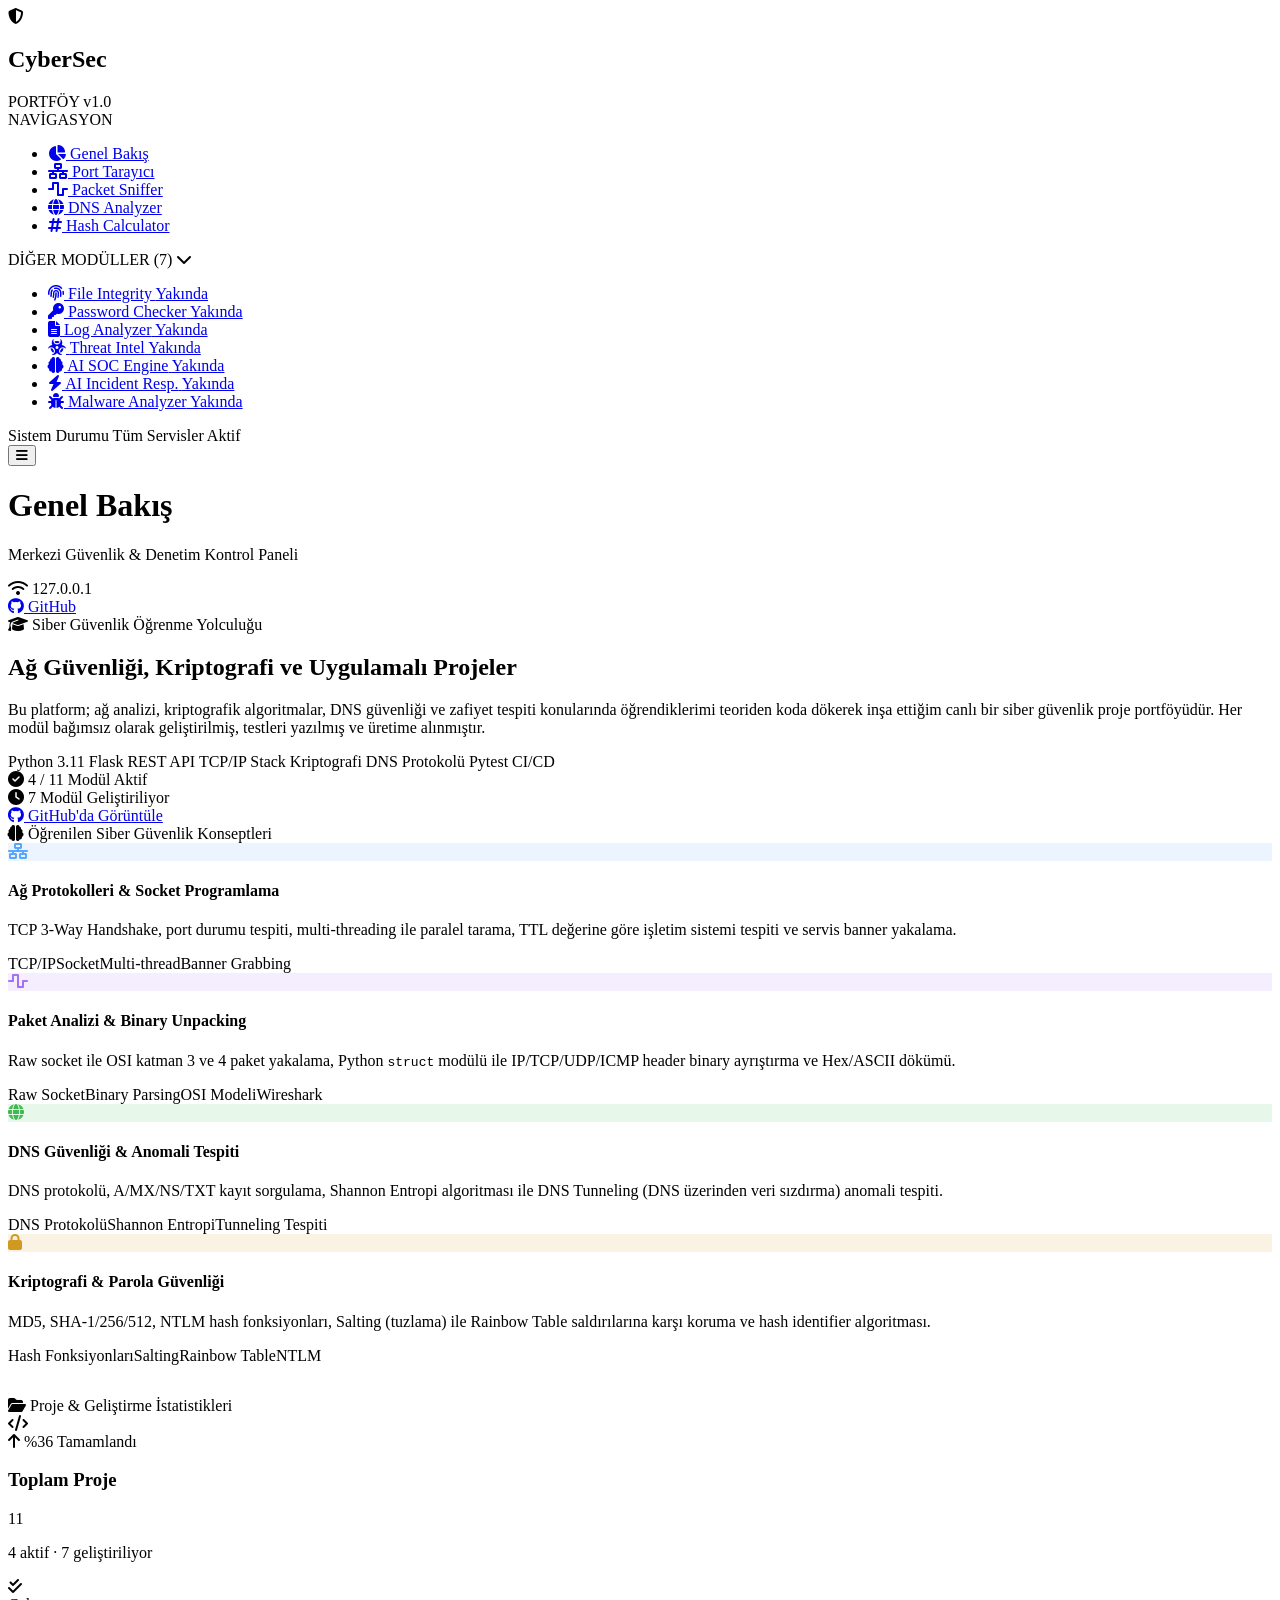
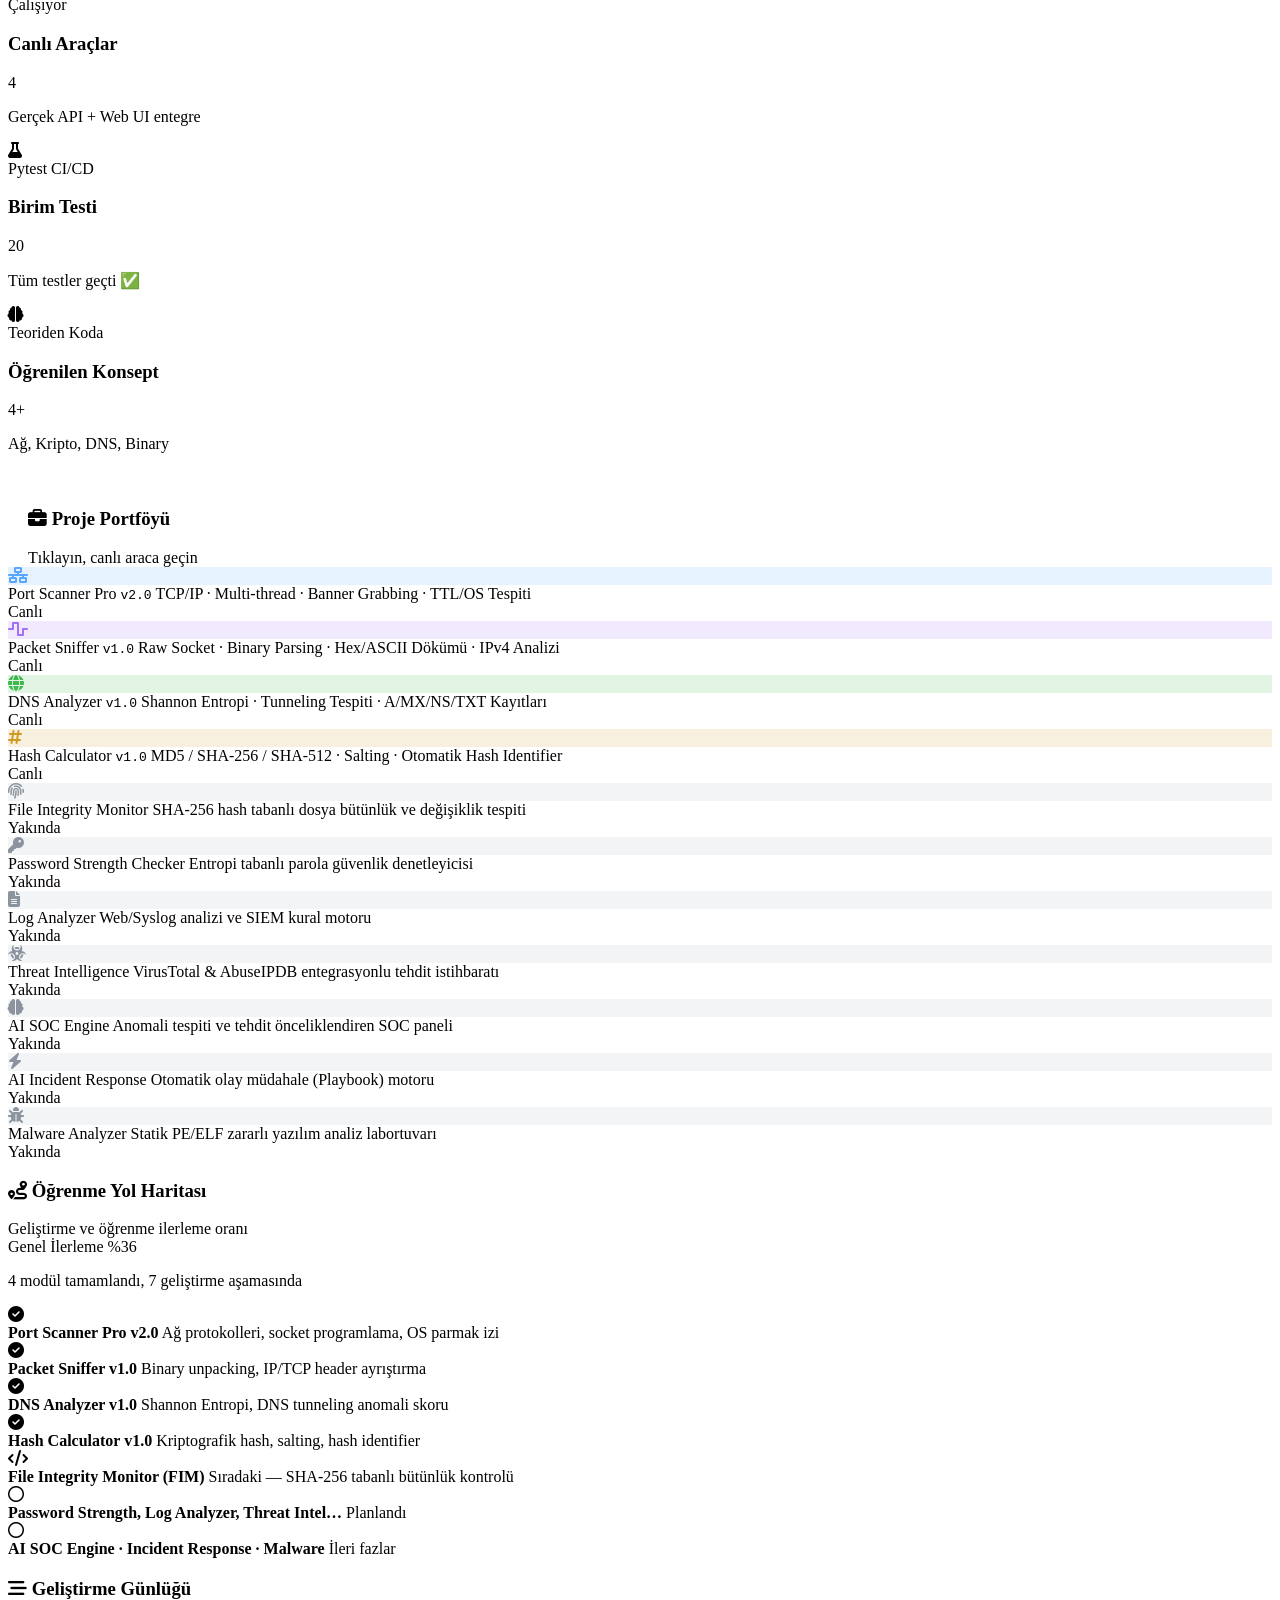
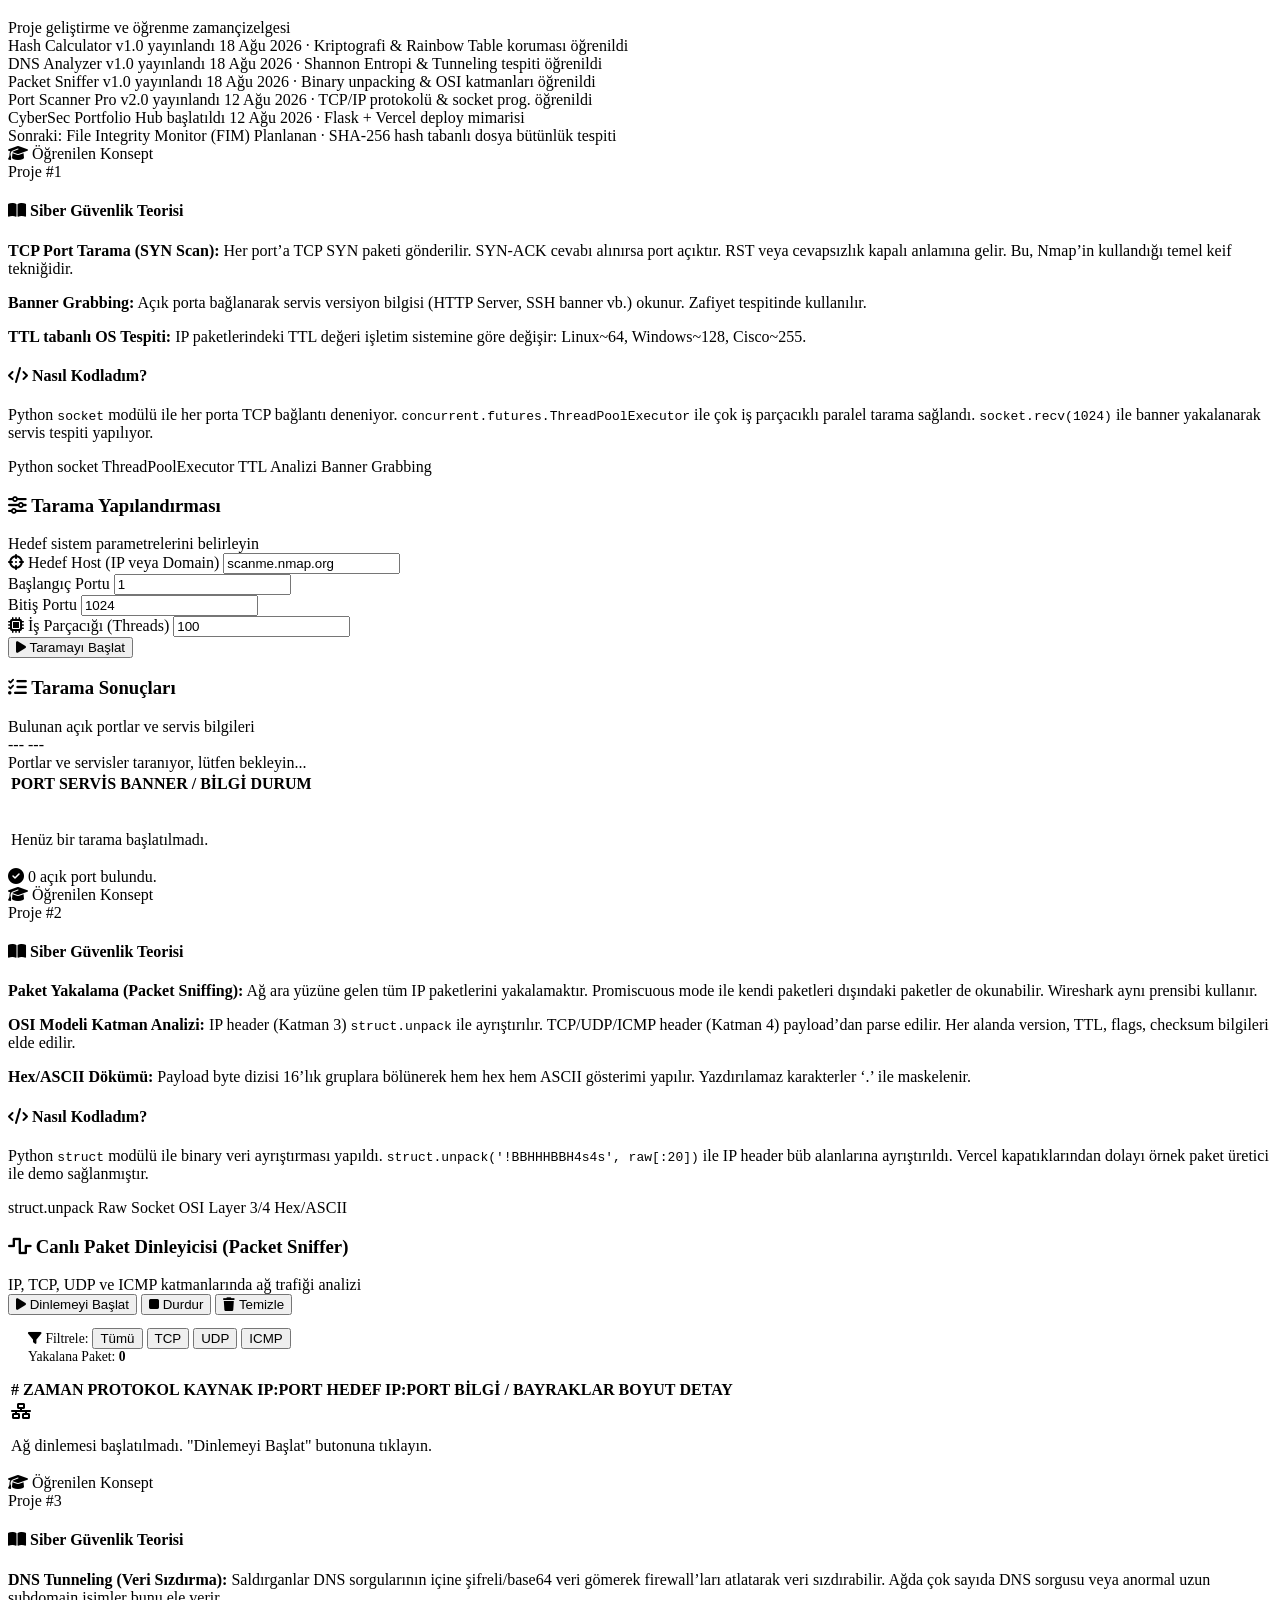
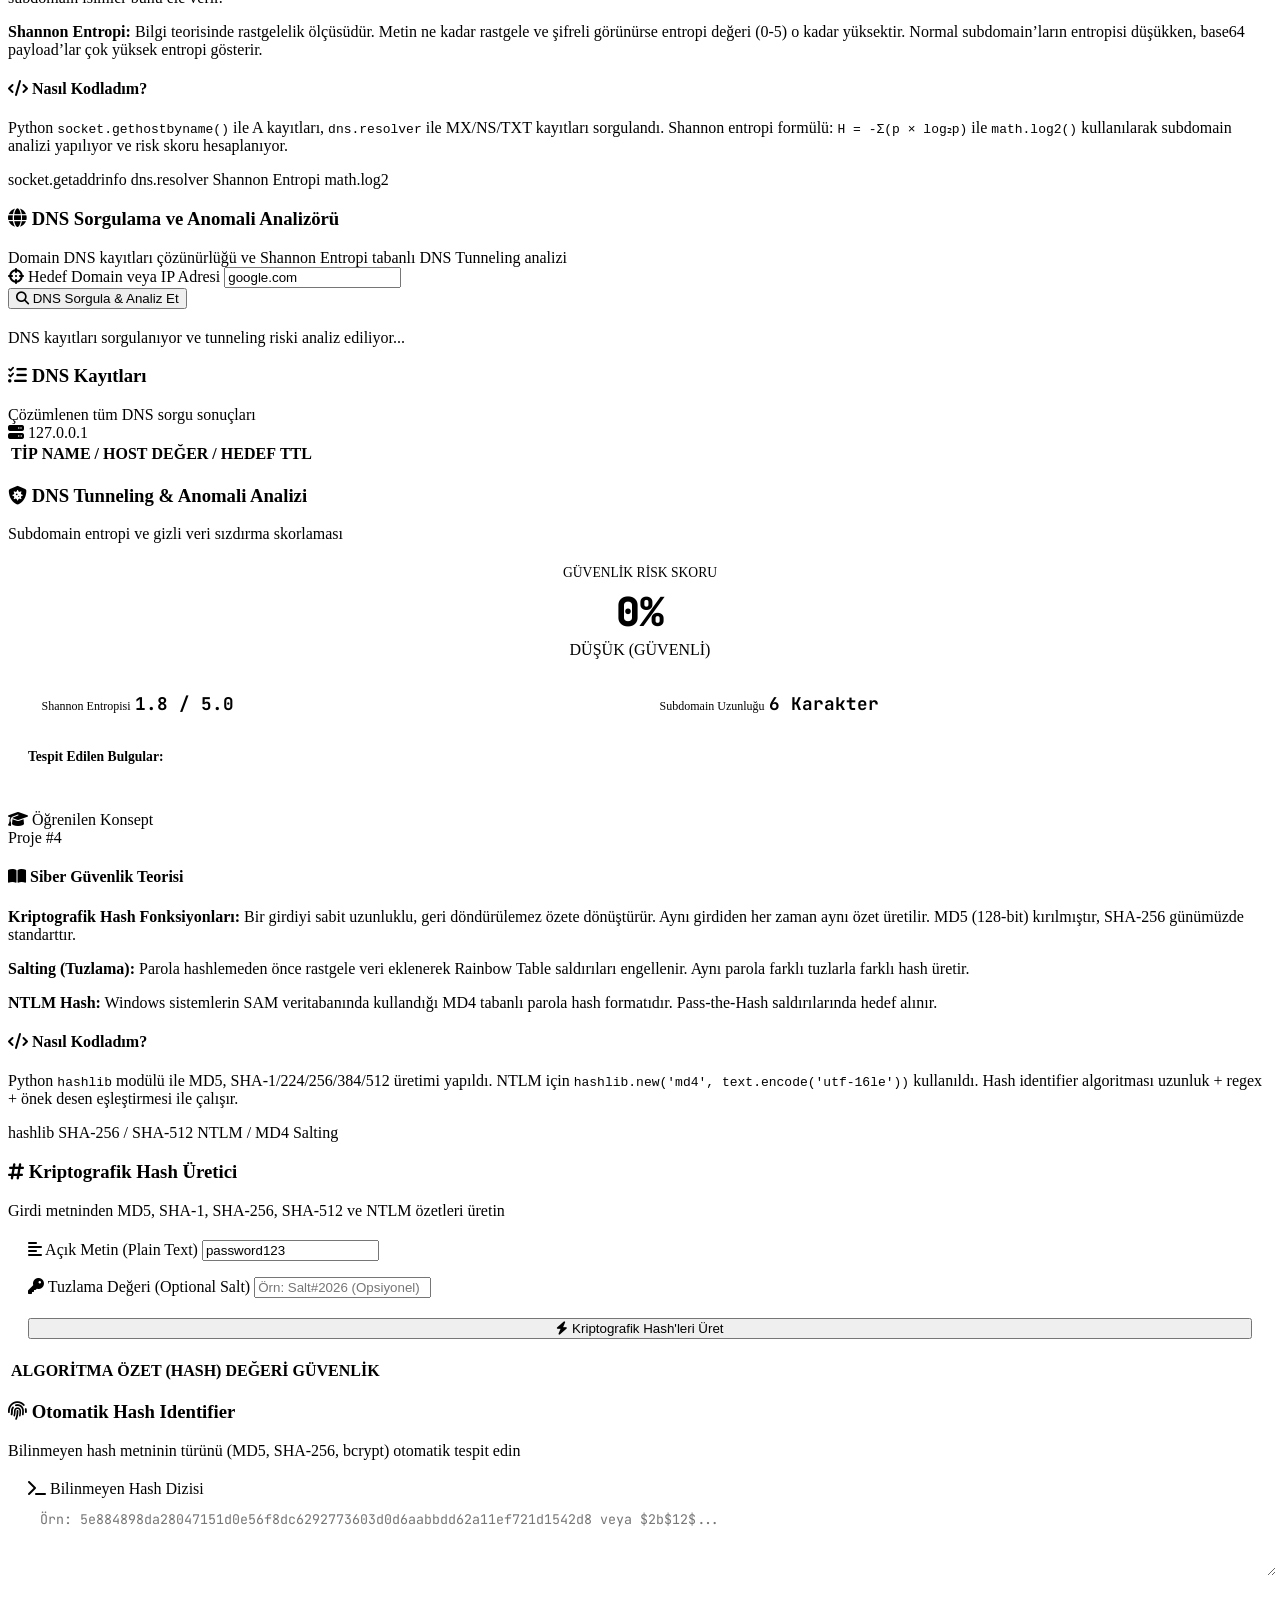
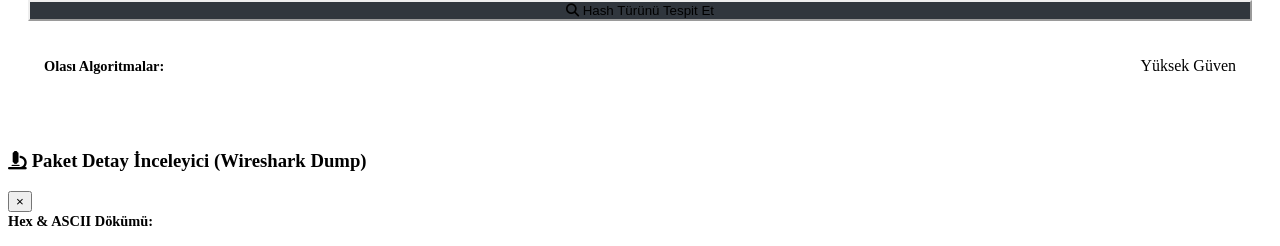
==== commit 072b7090: "feat: transform platform into cybersecurity learning journey & hands-on engineering portfolio with t" ====
--- a/cyber-panel/templates/index.html
+++ b/cyber-panel/templates/index.html
@@ -3,9 +3,10 @@
 <head>
     <meta charset="UTF-8">
     <meta name="viewport" content="width=device-width, initial-scale=1.0">
-    <title>CyberPanel | Central Security Suite</title>
+    <meta name="description" content="Mehmet Emin Yılmaz - Siber Güvenlik Öğrenme Yolculuğu ve Uygulamalı Proje Portföyü. TCP/IP, Kriptografi, Ağ Analizi ve DNS Güvenliği konularında geliştirilen canlı siber güvenlik araçları.">
+    <title>Mehmet Emin Yılmaz | Siber Güvenlik Portföyü</title>
     <link rel="stylesheet" href="{{ url_for('static', filename='style.css') }}">
-    <link href="https://fonts.googleapis.com/css2?family=Plus+Jakarta+Sans:wght@400;500;600;700&family=JetBrains+Mono:wght@400;500;600&display=swap" rel="stylesheet">
+    <link href="https://fonts.googleapis.com/css2?family=Plus+Jakarta+Sans:wght@400;500;600;700;800&family=JetBrains+Mono:wght@400;500;600&display=swap" rel="stylesheet">
     <link rel="stylesheet" href="https://cdnjs.cloudflare.com/ajax/libs/font-awesome/6.4.0/css/all.min.css">
 </head>
 <body>
@@ -19,7 +20,7 @@
                     </div>
                     <div class="brand-text">
                         <h2>Cyber<span>Sec</span></h2>
-                        <span class="version-tag">PANEL v1.0</span>
+                        <span class="version-tag">PORTFÖY v1.0</span>
                     </div>
                 </div>
             </div>
@@ -108,119 +109,186 @@
                 </div>
             </header>
 
-            <!-- PAGE: DASHBOARD -->
+            <!-- PAGE: DASHBOARD / PORTFOLIO HUB -->
             <div id="page-dashboard" class="page-content">
 
-                <!-- HERO BANNER -->
-                <div class="hero-banner">
+                <!-- HERO: LEARNING JOURNEY NARRATIVE -->
+                <div class="hero-banner portfolio-hero">
                     <div class="hero-text">
-                        <div class="hero-eyebrow"><i class="fas fa-shield-halved"></i> CyberSec Suite — Operasyon Merkezi</div>
-                        <h2>Siber Güvenlik Araçları <span class="hero-highlight">Tek Çatı Altında</span></h2>
-                        <p>Etik hacklama, ağ analizi, tehdit istihbaratı ve otomatik olay müdahalesi için tasarlanmış kurumsal düzey siber güvenlik platformu. 11 modül, tek arayüz.</p>
+                        <div class="hero-eyebrow"><i class="fas fa-graduation-cap"></i> Siber Güvenlik Öğrenme Yolculuğu</div>
+                        <h2>Ağ Güvenliği, Kriptografi ve
+                            <span class="hero-highlight">Uygulamalı Projeler</span>
+                        </h2>
+                        <p>Bu platform; ağ analizi, kriptografik algoritmalar, DNS güvenliği ve zafiyet tespiti konularında öğrendiklerimi teoriden koda dökerek inşa ettiğim canlı bir siber güvenlik proje portföyüdür. Her modül bağımsız olarak geliştirilmiş, testleri yazılmış ve üretime alınmıştır.</p>
+                        <div class="hero-tech-tags">
+                            <span class="tech-tag">Python 3.11</span>
+                            <span class="tech-tag">Flask REST API</span>
+                            <span class="tech-tag">TCP/IP Stack</span>
+                            <span class="tech-tag">Kriptografi</span>
+                            <span class="tech-tag">DNS Protokolü</span>
+                            <span class="tech-tag">Pytest CI/CD</span>
+                        </div>
                     </div>
                     <div class="hero-badges">
-                        <div id="hero-badge-active" class="hero-badge"><i class="fas fa-check-circle"></i> 4 / 11 Modül Aktif</div>
-                        <div id="hero-badge-upcoming" class="hero-badge hero-badge-warn"><i class="fas fa-clock"></i> 7 Modül Geliştiriliyor</div>
-                    </div>
-                </div>
-
-                <!-- KPI STATS GRID -->
+                        <div id="hero-badge-active" class="hero-badge"><i class="fas fa-check-circle"></i> 4 / 11 Proje Tamamlandı</div>
+                        <div id="hero-badge-upcoming" class="hero-badge hero-badge-warn"><i class="fas fa-clock"></i> 7 Proje Devam Ediyor</div>
+                        <a href="https://github.com/mehmeteminyilmaz/cybersec" target="_blank" class="hero-badge hero-badge-github">
+                            <i class="fab fa-github"></i> GitHub'da Görüntüle
+                        </a>
+                    </div>
+                </div>
+
+                <!-- MASTERED CONCEPTS SECTION -->
+                <div class="section-label"><i class="fas fa-brain"></i> Öğrenilen Siber Güvenlik Konseptleri</div>
+                <div class="concepts-grid">
+                    <div class="concept-card">
+                        <div class="concept-icon" style="background: rgba(88,166,255,0.12); color: #58a6ff;">
+                            <i class="fas fa-network-wired"></i>
+                        </div>
+                        <div class="concept-body">
+                            <h4>Ağ Protokolleri & Socket Programlama</h4>
+                            <p>TCP 3-Way Handshake, port durumu tespiti, multi-threading ile paralel tarama, TTL değerine göre işletim sistemi tespiti ve servis banner yakalama.</p>
+                            <div class="concept-tags">
+                                <span>TCP/IP</span><span>Socket</span><span>Multi-thread</span><span>Banner Grabbing</span>
+                            </div>
+                        </div>
+                    </div>
+                    <div class="concept-card">
+                        <div class="concept-icon" style="background: rgba(163,113,247,0.12); color: #a371f7;">
+                            <i class="fas fa-wave-square"></i>
+                        </div>
+                        <div class="concept-body">
+                            <h4>Paket Analizi & Binary Unpacking</h4>
+                            <p>Raw socket ile OSI katman 3 ve 4 paket yakalama, Python <code>struct</code> modülü ile IP/TCP/UDP/ICMP header binary ayrıştırma ve Hex/ASCII dökümü.</p>
+                            <div class="concept-tags">
+                                <span>Raw Socket</span><span>Binary Parsing</span><span>OSI Modeli</span><span>Wireshark</span>
+                            </div>
+                        </div>
+                    </div>
+                    <div class="concept-card">
+                        <div class="concept-icon" style="background: rgba(63,185,80,0.12); color: #3fb950;">
+                            <i class="fas fa-globe"></i>
+                        </div>
+                        <div class="concept-body">
+                            <h4>DNS Güvenliği & Anomali Tespiti</h4>
+                            <p>DNS protokolü, A/MX/NS/TXT kayıt sorgulama, Shannon Entropi algoritması ile DNS Tunneling (DNS üzerinden veri sızdırma) anomali tespiti.</p>
+                            <div class="concept-tags">
+                                <span>DNS Protokolü</span><span>Shannon Entropi</span><span>Tunneling Tespiti</span>
+                            </div>
+                        </div>
+                    </div>
+                    <div class="concept-card">
+                        <div class="concept-icon" style="background: rgba(210,153,34,0.12); color: #d29922;">
+                            <i class="fas fa-lock"></i>
+                        </div>
+                        <div class="concept-body">
+                            <h4>Kriptografi & Parola Güvenliği</h4>
+                            <p>MD5, SHA-1/256/512, NTLM hash fonksiyonları, Salting (tuzlama) ile Rainbow Table saldırılarına karşı koruma ve hash identifier algoritması.</p>
+                            <div class="concept-tags">
+                                <span>Hash Fonksiyonları</span><span>Salting</span><span>Rainbow Table</span><span>NTLM</span>
+                            </div>
+                        </div>
+                    </div>
+                </div>
+
+                <!-- PROJECTS / KPI STATS -->
+                <div class="section-label" style="margin-top: 2rem;"><i class="fas fa-folder-open"></i> Proje &amp; Geliştirme İstatistikleri</div>
                 <div class="stats-grid stats-grid-4">
                     <div class="stat-card">
                         <div class="stat-top">
-                            <div class="stat-icon icon-blue"><i class="fas fa-cubes"></i></div>
+                            <div class="stat-icon icon-blue"><i class="fas fa-code"></i></div>
                             <span id="stat-progress-pct" class="stat-trend trend-up"><i class="fas fa-arrow-up"></i> %36 Tamamlandı</span>
                         </div>
                         <div class="stat-body">
-                            <h3>Toplam Modül</h3>
+                            <h3>Toplam Proje</h3>
                             <p class="stat-number">11</p>
                             <p id="stat-total-desc" class="stat-desc">4 aktif · 7 geliştiriliyor</p>
                         </div>
                     </div>
                     <div class="stat-card">
                         <div class="stat-top">
-                            <div class="stat-icon icon-emerald"><i class="fas fa-check-circle"></i></div>
+                            <div class="stat-icon icon-emerald"><i class="fas fa-check-double"></i></div>
                             <span class="stat-trend trend-green">Çalışıyor</span>
                         </div>
                         <div class="stat-body">
-                            <h3>Aktif Modüller</h3>
+                            <h3>Canlı Araçlar</h3>
                             <p id="stat-active-num" class="stat-number">4</p>
-                            <p class="stat-desc">Scanner + Sniffer + DNS + Hash</p>
+                            <p class="stat-desc">Gerçek API + Web UI entegre</p>
                         </div>
                     </div>
                     <div class="stat-card">
                         <div class="stat-top">
-                            <div class="stat-icon icon-purple"><i class="fas fa-code-branch"></i></div>
-                            <span class="stat-trend">CI/CD</span>
+                            <div class="stat-icon icon-purple"><i class="fas fa-flask"></i></div>
+                            <span class="stat-trend">Pytest CI/CD</span>
                         </div>
                         <div class="stat-body">
-                            <h3>Birim Testleri</h3>
+                            <h3>Birim Testi</h3>
                             <p class="stat-number text-emerald">20</p>
                             <p class="stat-desc">Tüm testler geçti ✅</p>
                         </div>
                     </div>
                     <div class="stat-card">
                         <div class="stat-top">
-                            <div class="stat-icon icon-orange"><i class="fas fa-server"></i></div>
-                            <span class="stat-trend">Altyapı</span>
+                            <div class="stat-icon icon-orange"><i class="fas fa-brain"></i></div>
+                            <span class="stat-trend">Teoriden Koda</span>
                         </div>
                         <div class="stat-body">
-                            <h3>Sistem Mimarisi</h3>
-                            <p class="stat-number stat-small">v1.0 Pro</p>
-                            <p class="stat-desc">Python 3.11 + Flask REST API</p>
-                        </div>
-                    </div>
-                </div>
-
-                <!-- TWO-COLUMN LAYOUT: Modules Map + Activity -->
+                            <h3>Öğrenilen Konsept</h3>
+                            <p class="stat-number stat-small">4+</p>
+                            <p class="stat-desc">Ağ, Kripto, DNS, Binary</p>
+                        </div>
+                    </div>
+                </div>
+
+                <!-- TWO-COLUMN LAYOUT: Project Portfolio + Progress -->
                 <div class="dashboard-grid">
 
-                    <!-- MODULE MAP -->
-                    <div class="card">
-                        <div class="card-header">
-                            <h3><i class="fas fa-map-marked-alt"></i> Modül Haritası</h3>
-                            <span class="card-sub">Tüm CyberSec Suite bileşenleri ve geliştirme durumları</span>
+                    <!-- LEFT: PROJECT PORTFOLIO CARDS -->
+                    <div class="card" style="padding: 0;">
+                        <div class="card-header" style="padding: 1.25rem 1.25rem 0;">
+                            <h3><i class="fas fa-briefcase"></i> Proje Portföyü</h3>
+                            <span class="card-sub">Tıklayın, canlı araca geçin</span>
                         </div>
                         <div class="module-map">
-                            <!-- ACTIVE -->
+                            <!-- ACTIVE PROJECTS -->
                             <div class="module-entry active" onclick="switchPage('port-scanner')">
                                 <div class="module-icon-sm" style="background: rgba(88,166,255,0.15); color: #58a6ff;"><i class="fas fa-network-wired"></i></div>
                                 <div class="module-entry-info">
                                     <span class="module-name">Port Scanner Pro <code>v2.0</code></span>
-                                    <span class="module-desc">Çok izlekli TCP tarama, Banner Grabbing, TTL/OS tespiti</span>
-                                </div>
-                                <span class="module-badge badge-active">Aktif</span>
+                                    <span class="module-desc">TCP/IP · Multi-thread · Banner Grabbing · TTL/OS Tespiti</span>
+                                </div>
+                                <span class="module-badge badge-active">Canlı</span>
                             </div>
                             <div class="module-entry active" onclick="switchPage('packet-sniffer')">
                                 <div class="module-icon-sm" style="background: rgba(163,113,247,0.15); color: #a371f7;"><i class="fas fa-wave-square"></i></div>
                                 <div class="module-entry-info">
                                     <span class="module-name">Packet Sniffer <code>v1.0</code></span>
-                                    <span class="module-desc">IPv4/TCP/UDP/ICMP binary analizi, Wireshark tarzı Hex/ASCII döküm</span>
-                                </div>
-                                <span class="module-badge badge-active">Aktif</span>
+                                    <span class="module-desc">Raw Socket · Binary Parsing · Hex/ASCII Dökümü · IPv4 Analizi</span>
+                                </div>
+                                <span class="module-badge badge-active">Canlı</span>
                             </div>
                             <div class="module-entry active" onclick="switchPage('dns-analyzer')">
                                 <div class="module-icon-sm" style="background: rgba(63,185,80,0.15); color: #3fb950;"><i class="fas fa-globe"></i></div>
                                 <div class="module-entry-info">
                                     <span class="module-name">DNS Analyzer <code>v1.0</code></span>
-                                    <span class="module-desc">DNS sorguları, MX/NS/TXT kayıtları, Shannon Entropi Tunneling tespiti</span>
-                                </div>
-                                <span class="module-badge badge-active">Aktif</span>
+                                    <span class="module-desc">Shannon Entropi · Tunneling Tespiti · A/MX/NS/TXT Kayıtları</span>
+                                </div>
+                                <span class="module-badge badge-active">Canlı</span>
                             </div>
                             <div class="module-entry active" onclick="switchPage('hash-calculator')">
                                 <div class="module-icon-sm" style="background: rgba(210,153,34,0.15); color: #d29922;"><i class="fas fa-hashtag"></i></div>
                                 <div class="module-entry-info">
                                     <span class="module-name">Hash Calculator <code>v1.0</code></span>
-                                    <span class="module-desc">Kriptografik özet üretici, Salting ve Otomatik Hash Identifier</span>
-                                </div>
-                                <span class="module-badge badge-active">Aktif</span>
-                            </div>
-                            <!-- COMING SOON -->
+                                    <span class="module-desc">MD5 / SHA-256 / SHA-512 · Salting · Otomatik Hash Identifier</span>
+                                </div>
+                                <span class="module-badge badge-active">Canlı</span>
+                            </div>
+                            <!-- UPCOMING PROJECTS -->
                             <div class="module-entry upcoming">
                                 <div class="module-icon-sm" style="background: rgba(139,148,158,0.1); color: #8b949e;"><i class="fas fa-fingerprint"></i></div>
                                 <div class="module-entry-info">
                                     <span class="module-name">File Integrity Monitor</span>
-                                    <span class="module-desc">Dosya bütünlük ve değişiklik takip sistemi (FIM)</span>
+                                    <span class="module-desc">SHA-256 hash tabanlı dosya bütünlük ve değişiklik tespiti</span>
                                 </div>
                                 <span class="module-badge badge-upcoming">Yakında</span>
                             </div>
@@ -244,7 +312,7 @@
                                 <div class="module-icon-sm" style="background: rgba(139,148,158,0.1); color: #8b949e;"><i class="fas fa-biohazard"></i></div>
                                 <div class="module-entry-info">
                                     <span class="module-name">Threat Intelligence</span>
-                                    <span class="module-desc">VirusTotal & AbuseIPDB entegrasyonlu tehdit istihbaratı</span>
+                                    <span class="module-desc">VirusTotal &amp; AbuseIPDB entegrasyonlu tehdit istihbaratı</span>
                                 </div>
                                 <span class="module-badge badge-upcoming">Yakında</span>
                             </div>
@@ -268,20 +336,20 @@
                                 <div class="module-icon-sm" style="background: rgba(139,148,158,0.1); color: #8b949e;"><i class="fas fa-bug"></i></div>
                                 <div class="module-entry-info">
                                     <span class="module-name">Malware Analyzer</span>
-                                    <span class="module-desc">Statik PE/ELF zararlı yazılım analiz laboratuvarı</span>
+                                    <span class="module-desc">Statik PE/ELF zararlı yazılım analiz labortuvarı</span>
                                 </div>
                                 <span class="module-badge badge-upcoming">Yakında</span>
                             </div>
                         </div>
                     </div>
 
-                    <!-- RIGHT COLUMN: Progress + Activity -->
+                    <!-- RIGHT COLUMN: Learning Progress + Activity -->
                     <div class="dashboard-right-col">
                         <!-- PROGRESS CARD -->
                         <div class="card">
                             <div class="card-header">
-                                <h3><i class="fas fa-tasks"></i> Geliştirme İlerlemesi</h3>
-                                <span class="card-sub">Toplam tamamlanma oranı</span>
+                                <h3><i class="fas fa-route"></i> Öğrenme Yol Haritası</h3>
+                                <span class="card-sub">Geliştirme ve öğrenme ilerleme oranı</span>
                             </div>
                             <div class="progress-section">
                                 <div class="progress-header">
@@ -291,42 +359,42 @@
                                 <div class="progress-track">
                                     <div id="progress-fill-bar" class="progress-fill" style="width: 36%;"></div>
                                 </div>
-                                <p id="progress-sub-text" class="progress-sub">4 modül tamamlandı, 7 geliştirme aşamasında</p>
+                                <p id="progress-sub-text" class="progress-sub">4 proje tamamlandı, 7 geliştirme aşamasında</p>
 
                                 <div class="roadmap-list">
                                     <div class="roadmap-item done">
                                         <i class="fas fa-check-circle"></i>
                                         <div>
                                             <strong>Port Scanner Pro v2.0</strong>
-                                            <span>Banner Grabbing · OS Detection · Multi-thread</span>
+                                            <span>Ağ protokolleri, socket programlama, OS parmak izi</span>
                                         </div>
                                     </div>
                                     <div class="roadmap-item done">
                                         <i class="fas fa-check-circle"></i>
                                         <div>
                                             <strong>Packet Sniffer v1.0</strong>
-                                            <span>Binary Parser · Hex/ASCII Dump · Live View</span>
+                                            <span>Binary unpacking, IP/TCP header ayrıştırma</span>
                                         </div>
                                     </div>
                                     <div class="roadmap-item done">
                                         <i class="fas fa-check-circle"></i>
                                         <div>
                                             <strong>DNS Analyzer v1.0</strong>
-                                            <span>DNS Resolver · Shannon Entropy Tunneling</span>
+                                            <span>Shannon Entropi, DNS tunneling anomali skoru</span>
                                         </div>
                                     </div>
                                     <div class="roadmap-item done">
                                         <i class="fas fa-check-circle"></i>
                                         <div>
                                             <strong>Hash Calculator v1.0</strong>
-                                            <span>MD5/SHA-256/SHA-512 · Salting · Hash Identifier</span>
+                                            <span>Kriptografik hash, salting, hash identifier</span>
                                         </div>
                                     </div>
                                     <div class="roadmap-item active-road">
                                         <i class="fas fa-code"></i>
                                         <div>
                                             <strong>File Integrity Monitor (FIM)</strong>
-                                            <span>Sıradaki modül — SHA-256 bütünlük kontrolü</span>
+                                            <span>Sıradaki — SHA-256 tabanlı bütünlük kontrolü</span>
                                         </div>
                                     </div>
                                     <div class="roadmap-item pending">
@@ -339,7 +407,7 @@
                                     <div class="roadmap-item pending">
                                         <i class="far fa-circle"></i>
                                         <div>
-                                            <strong>AI SOC Engine · AI Incident Response · Malware Analyzer</strong>
+                                            <strong>AI SOC Engine · Incident Response · Malware</strong>
                                             <span>İleri fazlar</span>
                                         </div>
                                     </div>
@@ -350,49 +418,49 @@
                         <!-- ACTIVITY FEED -->
                         <div class="card" style="margin-top: 1.25rem;">
                             <div class="card-header">
-                                <h3><i class="fas fa-stream"></i> Son Aktiviteler</h3>
-                                <span class="card-sub">Proje geliştirme logu</span>
+                                <h3><i class="fas fa-stream"></i> Geliştirme Günlüğü</h3>
+                                <span class="card-sub">Proje geliştirme ve öğrenme zamançizelgesi</span>
                             </div>
                             <div class="activity-feed">
                                 <div class="activity-item">
                                     <div class="activity-dot dot-green"></div>
                                     <div class="activity-content">
                                         <span class="activity-title">Hash Calculator v1.0 yayınlandı</span>
-                                        <span class="activity-time">18 Ağu 2026 · Modül 4 tamamlandı (Salting & Hash Identifier)</span>
+                                        <span class="activity-time">18 Ağu 2026 · Kriptografi &amp; Rainbow Table koruması öğrenildi</span>
                                     </div>
                                 </div>
                                 <div class="activity-item">
                                     <div class="activity-dot dot-green"></div>
                                     <div class="activity-content">
                                         <span class="activity-title">DNS Analyzer v1.0 yayınlandı</span>
-                                        <span class="activity-time">18 Ağu 2026 · Modül 3 tamamlandı (Shannon Entropy + Tunneling)</span>
+                                        <span class="activity-time">18 Ağu 2026 · Shannon Entropi &amp; Tunneling tespiti öğrenildi</span>
                                     </div>
                                 </div>
                                 <div class="activity-item">
                                     <div class="activity-dot dot-green"></div>
                                     <div class="activity-content">
                                         <span class="activity-title">Packet Sniffer v1.0 yayınlandı</span>
-                                        <span class="activity-time">18 Ağu 2026 · Modül 2 tamamlandı (Binary Parser & Hex/ASCII)</span>
+                                        <span class="activity-time">18 Ağu 2026 · Binary unpacking &amp; OSI katmanları öğrenildi</span>
                                     </div>
                                 </div>
                                 <div class="activity-item">
-                                    <div class="activity-dot dot-green"></div>
+                                    <div class="activity-dot dot-blue"></div>
                                     <div class="activity-content">
                                         <span class="activity-title">Port Scanner Pro v2.0 yayınlandı</span>
-                                        <span class="activity-time">12 Ağu 2026 · Modül 1 tamamlandı</span>
+                                        <span class="activity-time">12 Ağu 2026 · TCP/IP protokolü &amp; socket prog. öğrenildi</span>
                                     </div>
                                 </div>
                                 <div class="activity-item">
                                     <div class="activity-dot dot-purple"></div>
                                     <div class="activity-content">
-                                        <span class="activity-title">CyberPanel Web UI v1.0 başlatıldı</span>
-                                        <span class="activity-time">12 Ağu 2026 · Standalone Flask + Vercel</span>
+                                        <span class="activity-title">CyberSec Portfolio Hub başlatıldı</span>
+                                        <span class="activity-time">12 Ağu 2026 · Flask + Vercel deploy mimarisi</span>
                                     </div>
                                 </div>
                                 <div class="activity-item">
                                     <div class="activity-dot dot-orange"></div>
                                     <div class="activity-content">
-                                        <span class="activity-title">Sonraki hedef: File Integrity Monitor (FIM)</span>
+                                        <span class="activity-title">Sonraki: File Integrity Monitor (FIM)</span>
                                         <span class="activity-time">Planlanan · SHA-256 hash tabanlı dosya bütünlük tespiti</span>
                                     </div>
                                 </div>
@@ -404,7 +472,39 @@
 
 
             <!-- PAGE: PORT SCANNER -->
+
+
+
+
+            <!-- PAGE: PORT SCANNER -->
             <div id="page-port-scanner" class="page-content hidden">
+
+                <!-- LEARNING CONCEPT CARD -->
+                <div class="learning-card">
+                    <div class="learning-card-header">
+                        <div class="learning-badge"><i class="fas fa-graduation-cap"></i> Öğrenilen Konsept</div>
+                        <span class="learning-tag">Proje #1</span>
+                    </div>
+                    <div class="learning-content">
+                        <div class="learning-col">
+                            <h4><i class="fas fa-book-open"></i> Siber Güvenlik Teorisi</h4>
+                            <p><strong>TCP Port Tarama (SYN Scan):</strong> Her port’a TCP SYN paketi gönderilir. SYN-ACK cevabı alınırsa port açıktır. RST veya cevapsızlık kapalı anlamına gelir. Bu, Nmap’in kullandığı temel keif tekniğidir.</p>
+                            <p><strong>Banner Grabbing:</strong> Açık porta bağlanarak servis versiyon bilgisi (HTTP Server, SSH banner vb.) okunur. Zafiyet tespitinde kullanılır.</p>
+                            <p><strong>TTL tabanlı OS Tespiti:</strong> IP paketlerindeki TTL değeri işletim sistemine göre değişir: Linux~64, Windows~128, Cisco~255.</p>
+                        </div>
+                        <div class="learning-col">
+                            <h4><i class="fas fa-code"></i> Nasıl Kodladım?</h4>
+                            <p>Python <code>socket</code> modülü ile her porta TCP bağlantı deneniyor. <code>concurrent.futures.ThreadPoolExecutor</code> ile çok iş parçacıklı paralel tarama sağlandı. <code>socket.recv(1024)</code> ile banner yakalanarak servis tespiti yapılıyor.</p>
+                            <div class="tech-stack-row">
+                                <span class="tech-badge" style="--c:#58a6ff">Python socket</span>
+                                <span class="tech-badge" style="--c:#a371f7">ThreadPoolExecutor</span>
+                                <span class="tech-badge" style="--c:#3fb950">TTL Analizi</span>
+                                <span class="tech-badge" style="--c:#d29922">Banner Grabbing</span>
+                            </div>
+                        </div>
+                    </div>
+                </div>
+
                 <div class="scan-grid">
                     <div class="card scan-config-card">
                         <div class="card-header">
@@ -486,6 +586,33 @@
             </div>
             <!-- PAGE: PACKET SNIFFER -->
             <div id="page-packet-sniffer" class="page-content hidden">
+
+                <!-- LEARNING CONCEPT CARD -->
+                <div class="learning-card">
+                    <div class="learning-card-header">
+                        <div class="learning-badge"><i class="fas fa-graduation-cap"></i> Öğrenilen Konsept</div>
+                        <span class="learning-tag">Proje #2</span>
+                    </div>
+                    <div class="learning-content">
+                        <div class="learning-col">
+                            <h4><i class="fas fa-book-open"></i> Siber Güvenlik Teorisi</h4>
+                            <p><strong>Paket Yakalama (Packet Sniffing):</strong> Ağ ara yüzüne gelen tüm IP paketlerini yakalamaktır. Promiscuous mode ile kendi paketleri dışındaki paketler de okunabilir. Wireshark aynı prensibi kullanır.</p>
+                            <p><strong>OSI Modeli Katman Analizi:</strong> IP header (Katman 3) <code>struct.unpack</code> ile ayrıştırılır. TCP/UDP/ICMP header (Katman 4) payload’dan parse edilir. Her alanda version, TTL, flags, checksum bilgileri elde edilir.</p>
+                            <p><strong>Hex/ASCII Dökümü:</strong> Payload byte dizisi 16’lık gruplara bölünerek hem hex hem ASCII gösterimi yapılır. Yazdırılamaz karakterler ‘.’ ile maskelenir.</p>
+                        </div>
+                        <div class="learning-col">
+                            <h4><i class="fas fa-code"></i> Nasıl Kodladım?</h4>
+                            <p>Python <code>struct</code> modülü ile binary veri ayrıştırması yapıldı. <code>struct.unpack('!BBHHHBBH4s4s', raw[:20])</code> ile IP header büb alanlarına ayrıştırıldı. Vercel kapatıklarından dolayı örnek paket üretici ile demo sağlanmıştır.</p>
+                            <div class="tech-stack-row">
+                                <span class="tech-badge" style="--c:#a371f7">struct.unpack</span>
+                                <span class="tech-badge" style="--c:#58a6ff">Raw Socket</span>
+                                <span class="tech-badge" style="--c:#3fb950">OSI Layer 3/4</span>
+                                <span class="tech-badge" style="--c:#f778ba">Hex/ASCII</span>
+                            </div>
+                        </div>
+                    </div>
+                </div>
+
                 <div class="card">
                     <div class="card-header flex-between">
                         <div>
@@ -548,6 +675,32 @@
 
             <!-- PAGE: DNS ANALYZER -->
             <div id="page-dns-analyzer" class="page-content hidden">
+
+                <!-- LEARNING CONCEPT CARD -->
+                <div class="learning-card">
+                    <div class="learning-card-header">
+                        <div class="learning-badge"><i class="fas fa-graduation-cap"></i> Öğrenilen Konsept</div>
+                        <span class="learning-tag">Proje #3</span>
+                    </div>
+                    <div class="learning-content">
+                        <div class="learning-col">
+                            <h4><i class="fas fa-book-open"></i> Siber Güvenlik Teorisi</h4>
+                            <p><strong>DNS Tunneling (Veri Sızdırma):</strong> Saldırganlar DNS sorgularının içine şifreli/base64 veri gömerek firewall’ları atlatarak veri sızdırabilir. Ağda çok sayıda DNS sorgusu veya anormal uzun subdomain isimler bunu ele verir.</p>
+                            <p><strong>Shannon Entropi:</strong> Bilgi teorisinde rastgelelik ölçüsüdür. Metin ne kadar rastgele ve şifreli görünürse entropi değeri (0-5) o kadar yüksektir. Normal subdomain’ların entropisi düşükken, base64 payload’lar çok yüksek entropi gösterir.</p>
+                        </div>
+                        <div class="learning-col">
+                            <h4><i class="fas fa-code"></i> Nasıl Kodladım?</h4>
+                            <p>Python <code>socket.gethostbyname()</code> ile A kayıtları, <code>dns.resolver</code> ile MX/NS/TXT kayıtları sorgulandı. Shannon entropi formülü: <code>H = -Σ(p × log₂p)</code> ile <code>math.log2()</code> kullanılarak subdomain analizi yapılıyor ve risk skoru hesaplanıyor.</p>
+                            <div class="tech-stack-row">
+                                <span class="tech-badge" style="--c:#3fb950">socket.getaddrinfo</span>
+                                <span class="tech-badge" style="--c:#58a6ff">dns.resolver</span>
+                                <span class="tech-badge" style="--c:#a371f7">Shannon Entropi</span>
+                                <span class="tech-badge" style="--c:#d29922">math.log2</span>
+                            </div>
+                        </div>
+                    </div>
+                </div>
+
                 <div class="card scan-config-card" style="margin-bottom: 1.25rem;">
                     <div class="card-header">
                         <h3><i class="fas fa-globe"></i> DNS Sorgulama ve Anomali Analizörü</h3>
@@ -640,6 +793,33 @@
 
             <!-- PAGE: HASH CALCULATOR -->
             <div id="page-hash-calculator" class="page-content hidden">
+
+                <!-- LEARNING CONCEPT CARD -->
+                <div class="learning-card">
+                    <div class="learning-card-header">
+                        <div class="learning-badge"><i class="fas fa-graduation-cap"></i> Öğrenilen Konsept</div>
+                        <span class="learning-tag">Proje #4</span>
+                    </div>
+                    <div class="learning-content">
+                        <div class="learning-col">
+                            <h4><i class="fas fa-book-open"></i> Siber Güvenlik Teorisi</h4>
+                            <p><strong>Kriptografik Hash Fonksiyonları:</strong> Bir girdiyi sabit uzunluklu, geri döndürülemez özete dönüştürür. Aynı girdiden her zaman aynı özet üretilir. MD5 (128-bit) kırılmıştır, SHA-256 günümüzde standarttır.</p>
+                            <p><strong>Salting (Tuzlama):</strong> Parola hashlemeden önce rastgele veri eklenerek Rainbow Table saldırıları engellenir. Aynı parola farklı tuzlarla farklı hash üretir.</p>
+                            <p><strong>NTLM Hash:</strong> Windows sistemlerin SAM veritabanında kullandığı MD4 tabanlı parola hash formatıdır. Pass-the-Hash saldırılarında hedef alınır.</p>
+                        </div>
+                        <div class="learning-col">
+                            <h4><i class="fas fa-code"></i> Nasıl Kodladım?</h4>
+                            <p>Python <code>hashlib</code> modülü ile MD5, SHA-1/224/256/384/512 üretimi yapıldı. NTLM için <code>hashlib.new('md4', text.encode('utf-16le'))</code> kullanıldı. Hash identifier algoritması uzunluk + regex + önek desen eşleştirmesi ile çalışır.</p>
+                            <div class="tech-stack-row">
+                                <span class="tech-badge" style="--c:#d29922">hashlib</span>
+                                <span class="tech-badge" style="--c:#58a6ff">SHA-256 / SHA-512</span>
+                                <span class="tech-badge" style="--c:#f778ba">NTLM / MD4</span>
+                                <span class="tech-badge" style="--c:#3fb950">Salting</span>
+                            </div>
+                        </div>
+                    </div>
+                </div>
+
                 <div class="dashboard-grid">
                     <!-- LEFT COLUMN: GENERATE HASHES -->
                     <div class="card">
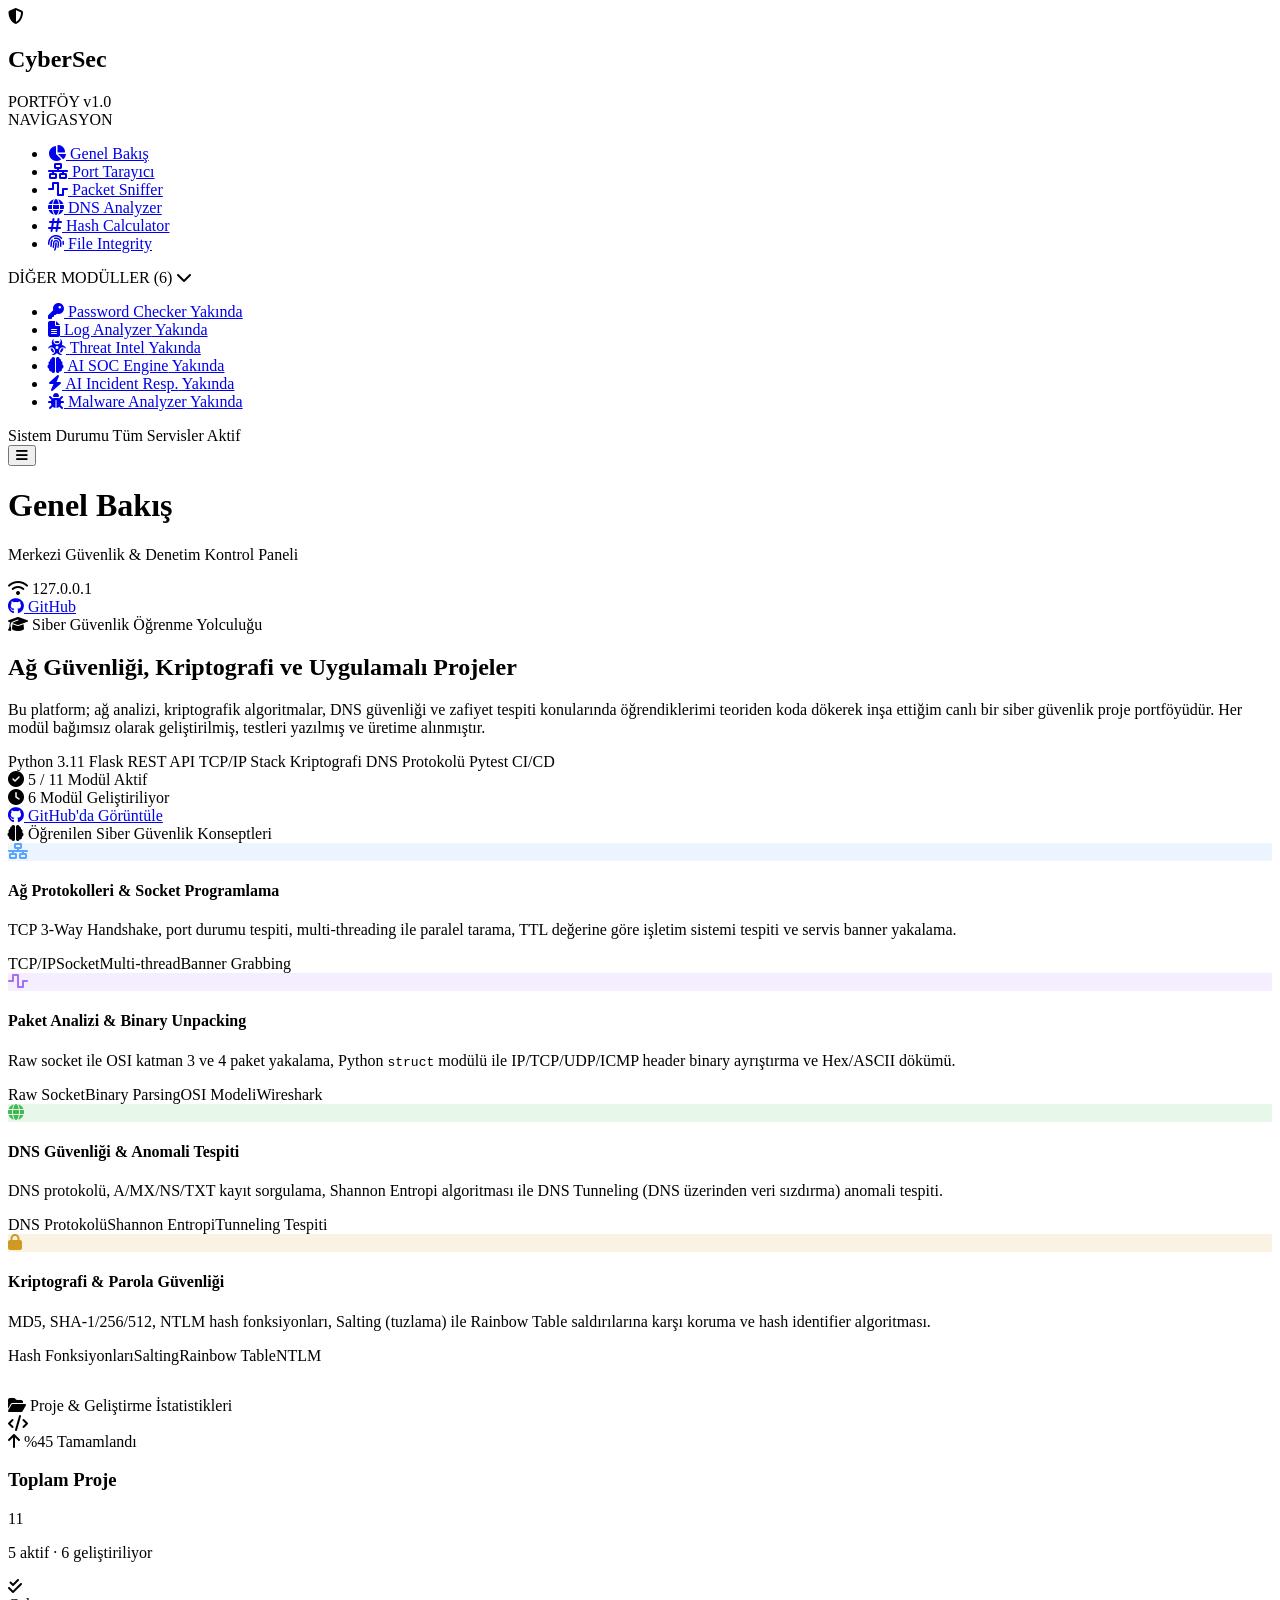
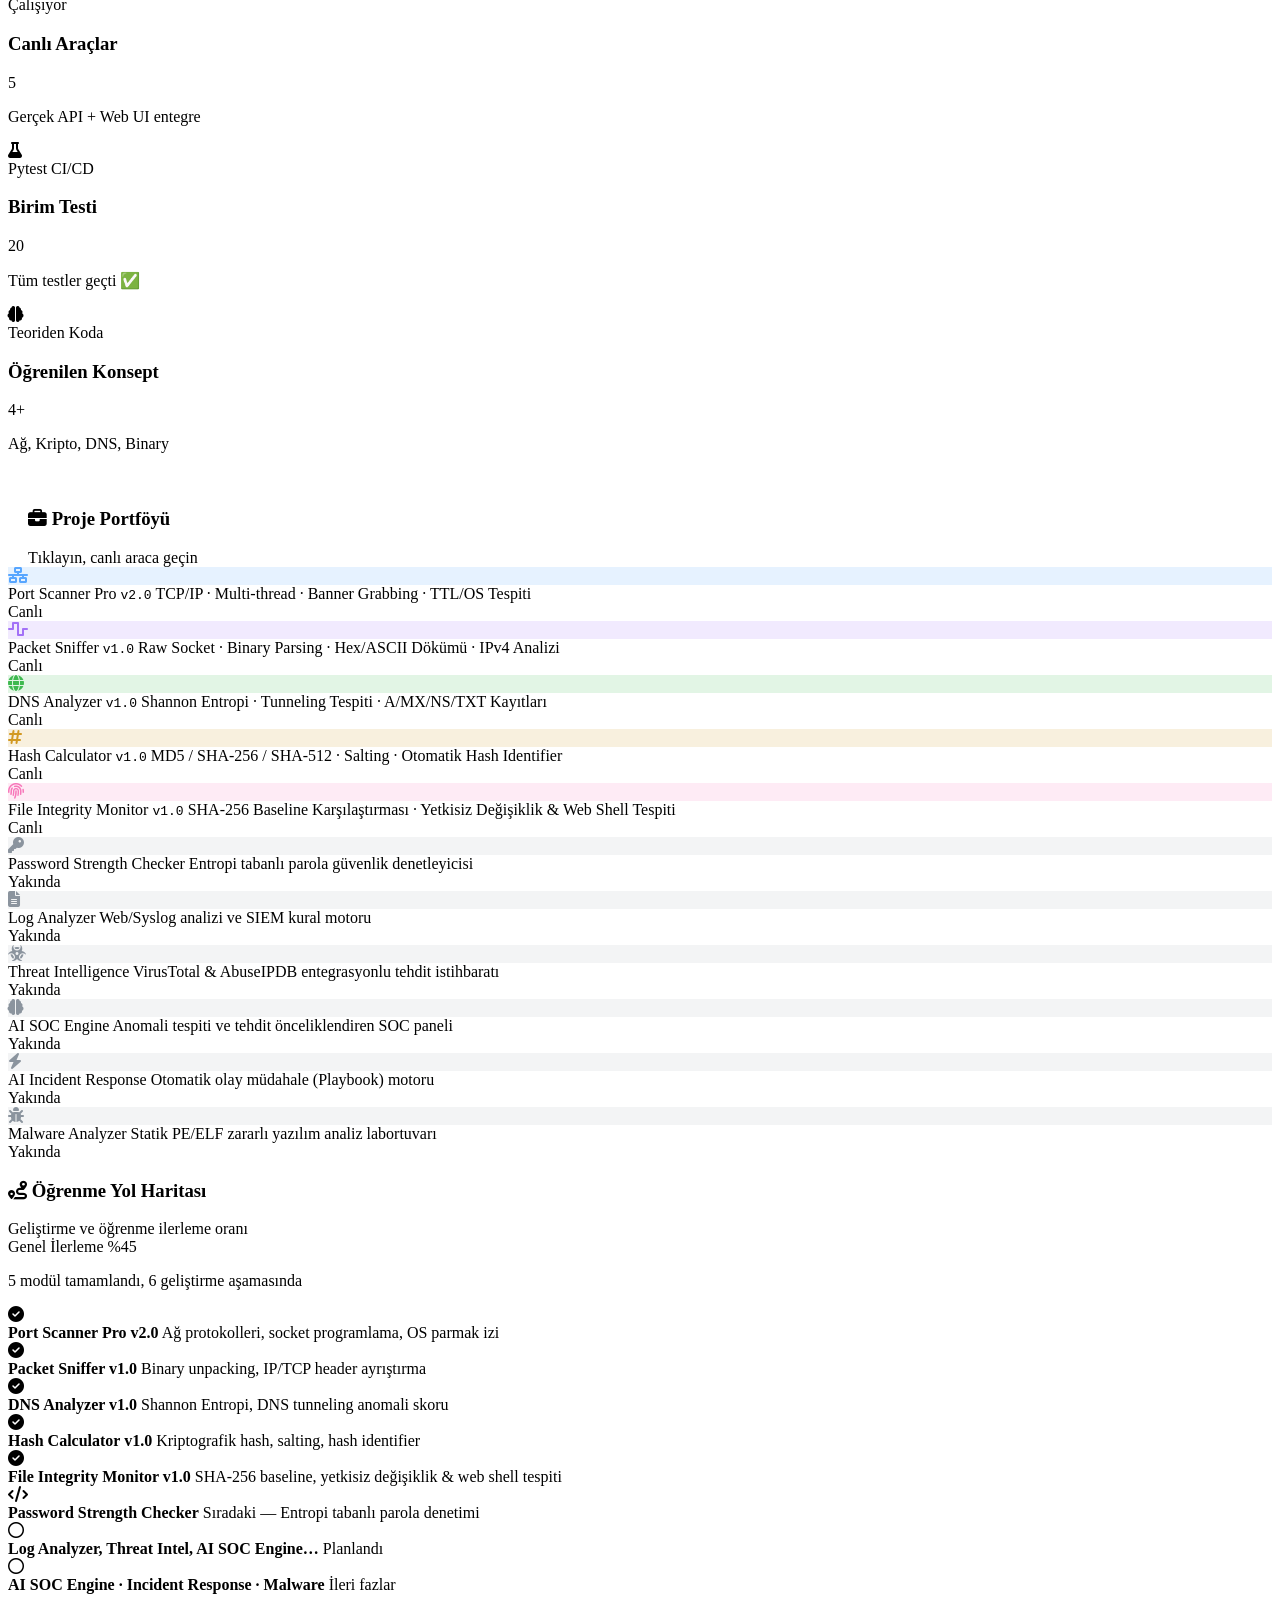
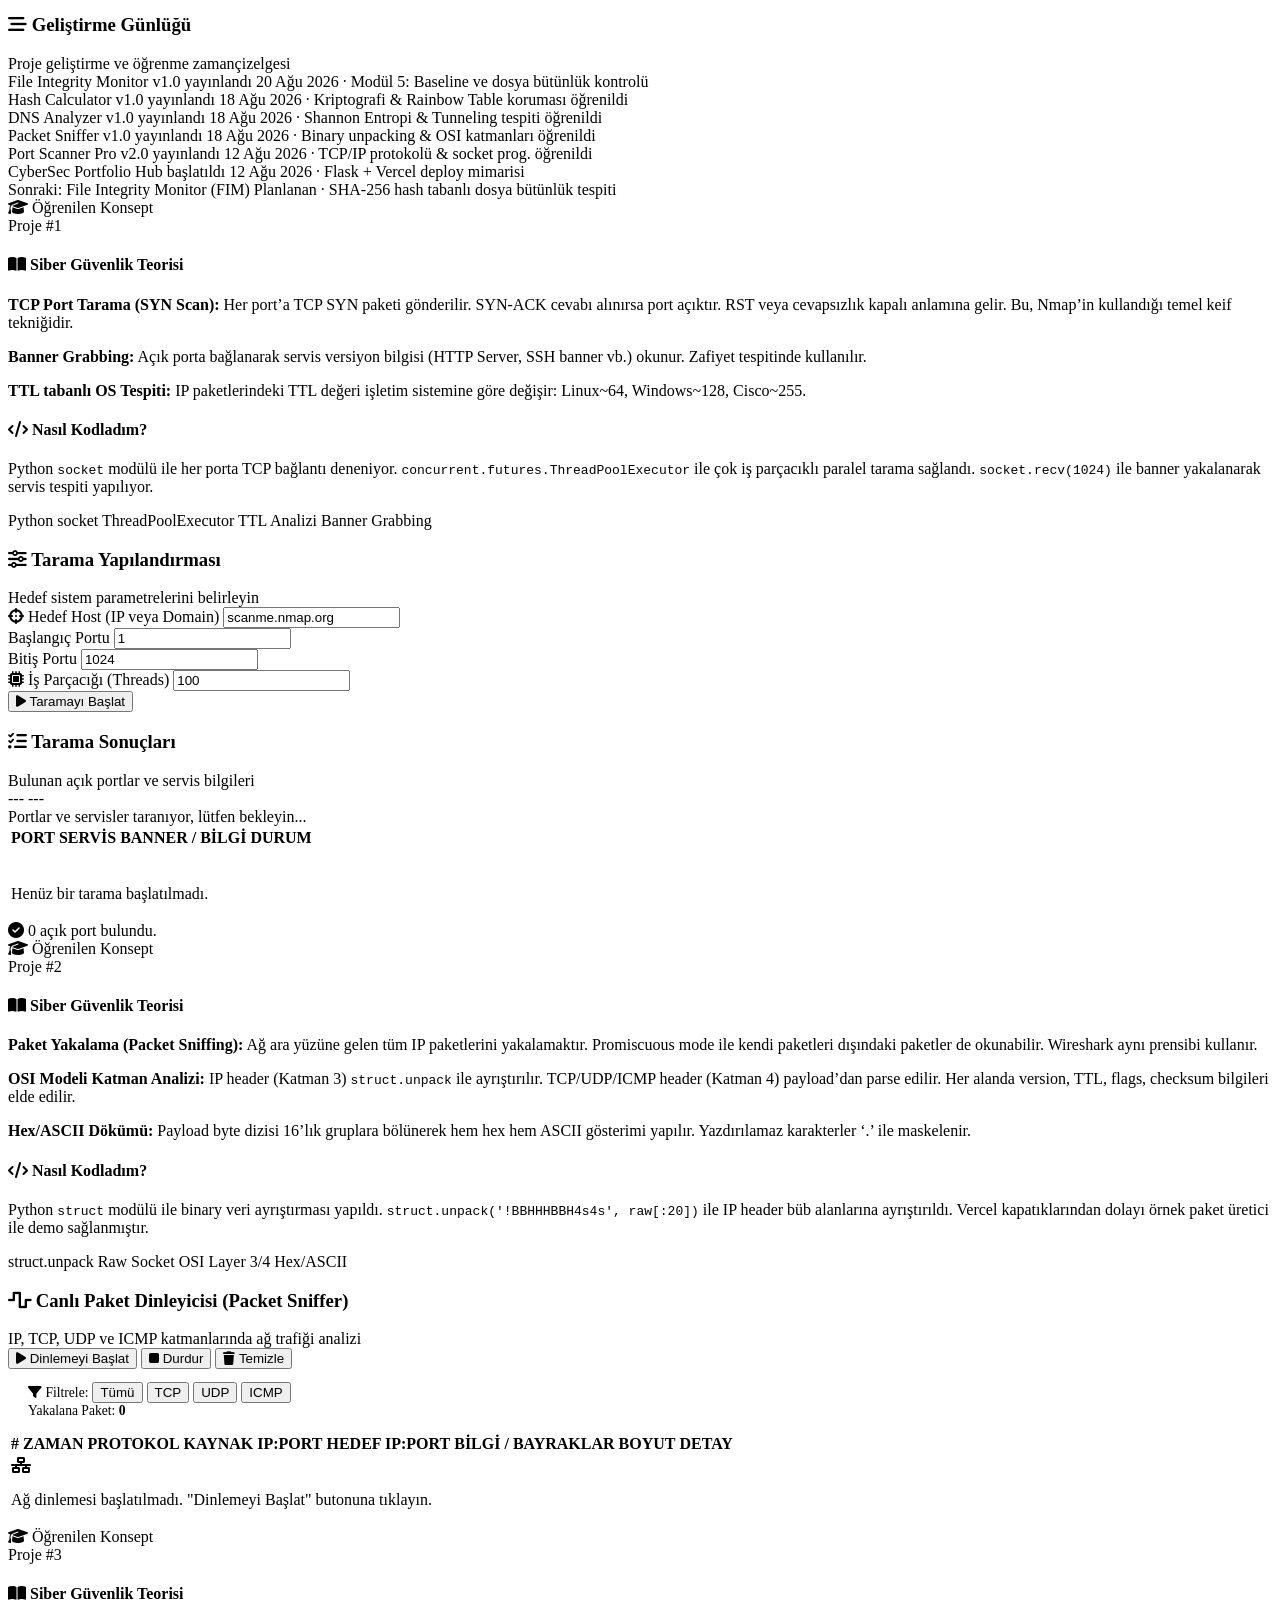
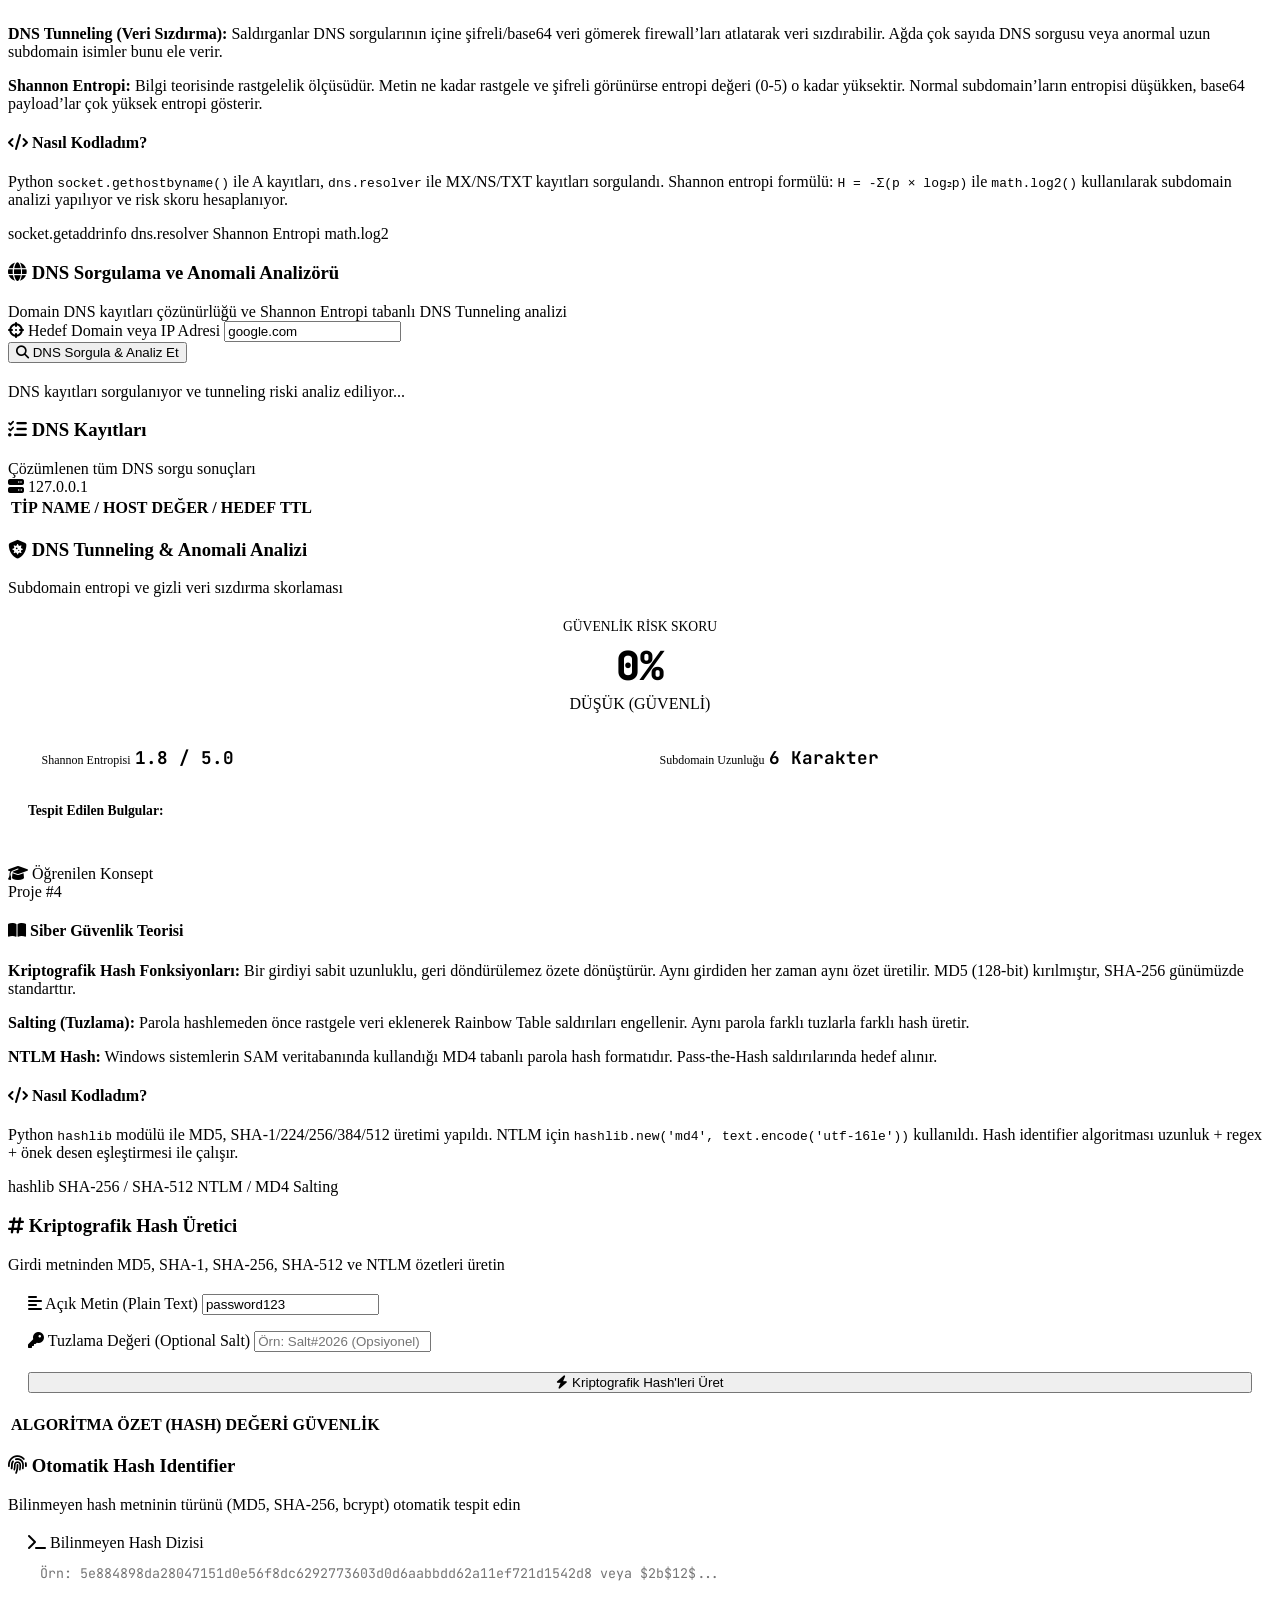
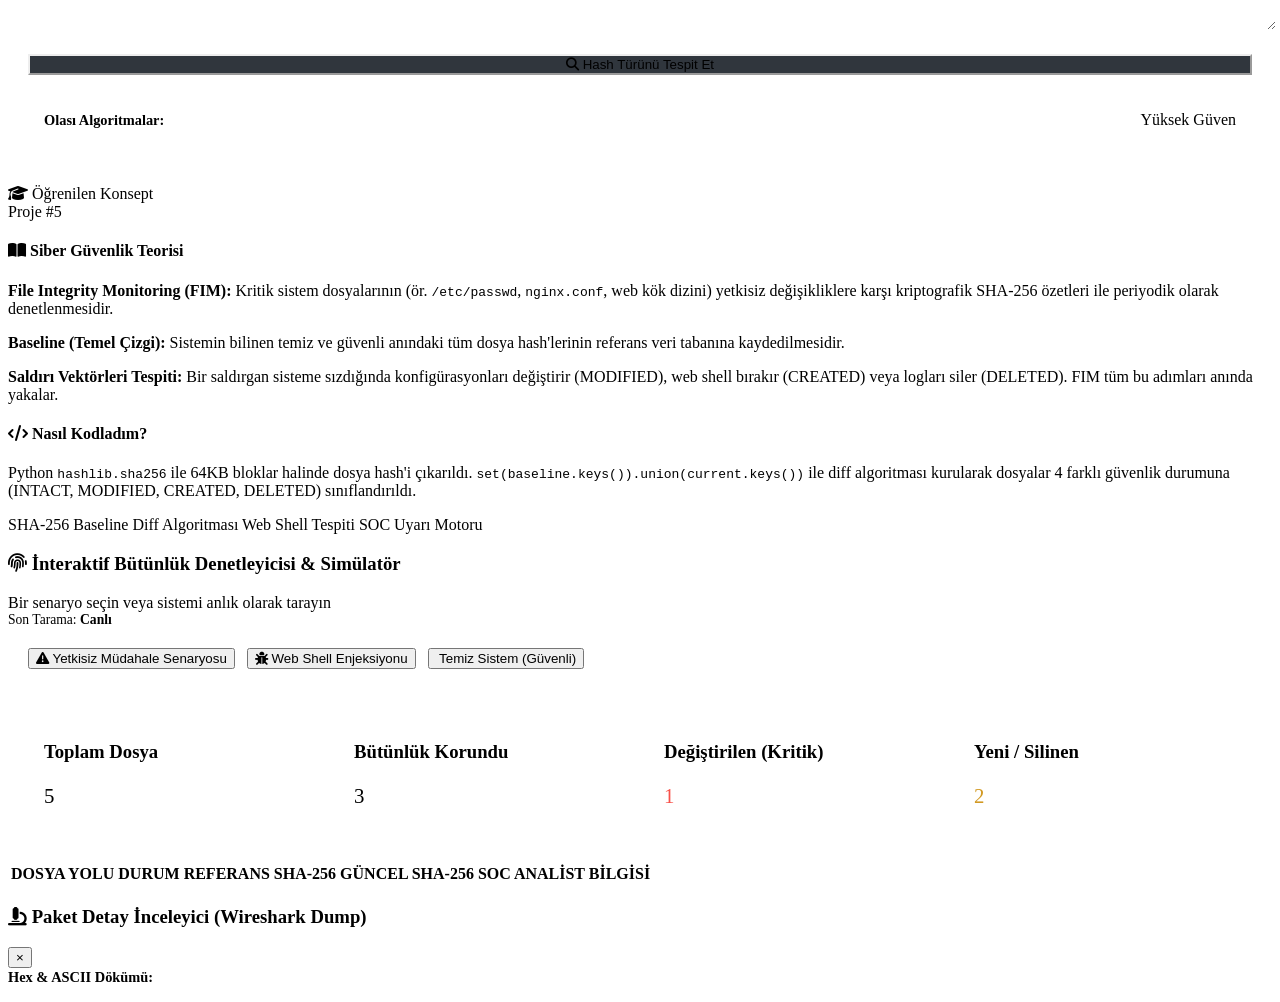
==== commit 0216c796: "feat: implement Module 5 File Integrity Monitor (FIM) with CLI, API, interactive simulation Web UI, " ====
--- a/cyber-panel/templates/index.html
+++ b/cyber-panel/templates/index.html
@@ -43,16 +43,16 @@
                     <li class="nav-item" data-page="hash-calculator">
                         <a href="#"><i class="fas fa-hashtag"></i> <span>Hash Calculator</span></a>
                     </li>
+                    <li class="nav-item" data-page="file-integrity">
+                        <a href="#"><i class="fas fa-fingerprint"></i> <span>File Integrity</span></a>
+                    </li>
                 </ul>
 
                 <div class="nav-section-title collapsible-trigger" id="toggle-modules-btn">
-                    <span>DİĞER MODÜLLER (7)</span>
+                    <span>DİĞER MODÜLLER (6)</span>
                     <i class="fas fa-chevron-down toggle-arrow"></i>
                 </div>
                 <ul id="modules-collapsible-list" class="collapsible-nav-list">
-                    <li class="nav-item disabled">
-                        <a href="#"><i class="fas fa-fingerprint"></i> <span>File Integrity</span> <span class="badge-upcoming">Yakında</span></a>
-                    </li>
                     <li class="nav-item disabled">
                         <a href="#"><i class="fas fa-key"></i> <span>Password Checker</span> <span class="badge-upcoming">Yakında</span></a>
                     </li>
@@ -283,15 +283,15 @@
                                 </div>
                                 <span class="module-badge badge-active">Canlı</span>
                             </div>
+                            <div class="module-entry active" onclick="switchPage('file-integrity')">
+                                <div class="module-icon-sm" style="background: rgba(247,120,186,0.15); color: #f778ba;"><i class="fas fa-fingerprint"></i></div>
+                                <div class="module-entry-info">
+                                    <span class="module-name">File Integrity Monitor <code>v1.0</code></span>
+                                    <span class="module-desc">SHA-256 Baseline Karşılaştırması · Yetkisiz Değişiklik &amp; Web Shell Tespiti</span>
+                                </div>
+                                <span class="module-badge badge-active">Canlı</span>
+                            </div>
                             <!-- UPCOMING PROJECTS -->
-                            <div class="module-entry upcoming">
-                                <div class="module-icon-sm" style="background: rgba(139,148,158,0.1); color: #8b949e;"><i class="fas fa-fingerprint"></i></div>
-                                <div class="module-entry-info">
-                                    <span class="module-name">File Integrity Monitor</span>
-                                    <span class="module-desc">SHA-256 hash tabanlı dosya bütünlük ve değişiklik tespiti</span>
-                                </div>
-                                <span class="module-badge badge-upcoming">Yakında</span>
-                            </div>
                             <div class="module-entry upcoming">
                                 <div class="module-icon-sm" style="background: rgba(139,148,158,0.1); color: #8b949e;"><i class="fas fa-key"></i></div>
                                 <div class="module-entry-info">
@@ -390,17 +390,24 @@
                                             <span>Kriptografik hash, salting, hash identifier</span>
                                         </div>
                                     </div>
+                                    <div class="roadmap-item done">
+                                        <i class="fas fa-check-circle"></i>
+                                        <div>
+                                            <strong>File Integrity Monitor v1.0</strong>
+                                            <span>SHA-256 baseline, yetkisiz değişiklik &amp; web shell tespiti</span>
+                                        </div>
+                                    </div>
                                     <div class="roadmap-item active-road">
                                         <i class="fas fa-code"></i>
                                         <div>
-                                            <strong>File Integrity Monitor (FIM)</strong>
-                                            <span>Sıradaki — SHA-256 tabanlı bütünlük kontrolü</span>
+                                            <strong>Password Strength Checker</strong>
+                                            <span>Sıradaki — Entropi tabanlı parola denetimi</span>
                                         </div>
                                     </div>
                                     <div class="roadmap-item pending">
                                         <i class="far fa-circle"></i>
                                         <div>
-                                            <strong>Password Strength, Log Analyzer, Threat Intel…</strong>
+                                            <strong>Log Analyzer, Threat Intel, AI SOC Engine…</strong>
                                             <span>Planlandı</span>
                                         </div>
                                     </div>
@@ -422,6 +429,13 @@
                                 <span class="card-sub">Proje geliştirme ve öğrenme zamançizelgesi</span>
                             </div>
                             <div class="activity-feed">
+                                <div class="activity-item">
+                                    <div class="activity-dot dot-green"></div>
+                                    <div class="activity-content">
+                                        <span class="activity-title">File Integrity Monitor v1.0 yayınlandı</span>
+                                        <span class="activity-time">20 Ağu 2026 · Modül 5: Baseline ve dosya bütünlük kontrolü</span>
+                                    </div>
+                                </div>
                                 <div class="activity-item">
                                     <div class="activity-dot dot-green"></div>
                                     <div class="activity-content">
@@ -883,6 +897,106 @@
                         </div>
                     </div>
                 </div>
+            <!-- PAGE: FILE INTEGRITY MONITOR -->
+            <div id="page-file-integrity" class="page-content hidden">
+
+                <!-- LEARNING CONCEPT CARD -->
+                <div class="learning-card">
+                    <div class="learning-card-header">
+                        <div class="learning-badge"><i class="fas fa-graduation-cap"></i> Öğrenilen Konsept</div>
+                        <span class="learning-tag">Proje #5</span>
+                    </div>
+                    <div class="learning-content">
+                        <div class="learning-col">
+                            <h4><i class="fas fa-book-open"></i> Siber Güvenlik Teorisi</h4>
+                            <p><strong>File Integrity Monitoring (FIM):</strong> Kritik sistem dosyalarının (ör. <code>/etc/passwd</code>, <code>nginx.conf</code>, web kök dizini) yetkisiz değişikliklere karşı kriptografik SHA-256 özetleri ile periyodik olarak denetlenmesidir.</p>
+                            <p><strong>Baseline (Temel Çizgi):</strong> Sistemin bilinen temiz ve güvenli anındaki tüm dosya hash'lerinin referans veri tabanına kaydedilmesidir.</p>
+                            <p><strong>Saldırı Vektörleri Tespiti:</strong> Bir saldırgan sisteme sızdığında konfigürasyonları değiştirir (MODIFIED), web shell bırakır (CREATED) veya logları siler (DELETED). FIM tüm bu adımları anında yakalar.</p>
+                        </div>
+                        <div class="learning-col">
+                            <h4><i class="fas fa-code"></i> Nasıl Kodladım?</h4>
+                            <p>Python <code>hashlib.sha256</code> ile 64KB bloklar halinde dosya hash'i çıkarıldı. <code>set(baseline.keys()).union(current.keys())</code> ile diff algoritması kurularak dosyalar 4 farklı güvenlik durumuna (INTACT, MODIFIED, CREATED, DELETED) sınıflandırıldı.</p>
+                            <div class="tech-stack-row">
+                                <span class="tech-badge" style="--c:#f778ba">SHA-256 Baseline</span>
+                                <span class="tech-badge" style="--c:#3fb950">Diff Algoritması</span>
+                                <span class="tech-badge" style="--c:#58a6ff">Web Shell Tespiti</span>
+                                <span class="tech-badge" style="--c:#d29922">SOC Uyarı Motoru</span>
+                            </div>
+                        </div>
+                    </div>
+                </div>
+
+                <!-- FIM INTERACTIVE DASHBOARD -->
+                <div class="card" style="margin-bottom: 1.25rem;">
+                    <div class="card-header flex-between">
+                        <div>
+                            <h3><i class="fas fa-fingerprint"></i> İnteraktif Bütünlük Denetleyicisi &amp; Simülatör</h3>
+                            <span class="card-sub">Bir senaryo seçin veya sistemi anlık olarak tarayın</span>
+                        </div>
+                        <div style="font-size: 0.85rem; color: var(--text-muted);">
+                            Son Tarama: <strong id="fim-last-time" style="color: var(--accent-blue);">Canlı</strong>
+                        </div>
+                    </div>
+
+                    <!-- SCENARIO SELECTOR BUTTONS -->
+                    <div style="padding: 1.25rem; display: flex; flex-wrap: wrap; gap: 0.75rem; border-bottom: 1px solid var(--border-subtle);">
+                        <button class="btn-filter active" id="btn-fim-tamper" onclick="runFimScenario('tamper')">
+                            <i class="fas fa-triangle-exclamation"></i> Yetkisiz Müdahale Senaryosu
+                        </button>
+                        <button class="btn-filter" id="btn-fim-webshell" onclick="runFimScenario('webshell')">
+                            <i class="fas fa-bug"></i> Web Shell Enjeksiyonu
+                        </button>
+                        <button class="btn-filter" id="btn-fim-clean" onclick="runFimScenario('clean')">
+                            <i class="fas fa-shield-check"></i> Temiz Sistem (Güvenli)
+                        </button>
+                    </div>
+
+                    <!-- FIM STATS KPI -->
+                    <div style="padding: 1.25rem; display: grid; grid-template-columns: repeat(4, 1fr); gap: 1rem;">
+                        <div class="stat-card" style="padding: 0.85rem 1rem;">
+                            <div class="stat-body">
+                                <h3>Toplam Dosya</h3>
+                                <p id="fim-stat-total" class="stat-number" style="font-size: 1.3rem;">5</p>
+                            </div>
+                        </div>
+                        <div class="stat-card" style="padding: 0.85rem 1rem;">
+                            <div class="stat-body">
+                                <h3>Bütünlük Korundu</h3>
+                                <p id="fim-stat-intact" class="stat-number text-emerald" style="font-size: 1.3rem;">3</p>
+                            </div>
+                        </div>
+                        <div class="stat-card" style="padding: 0.85rem 1rem;">
+                            <div class="stat-body">
+                                <h3>Değiştirilen (Kritik)</h3>
+                                <p id="fim-stat-modified" class="stat-number" style="font-size: 1.3rem; color: #f85149;">1</p>
+                            </div>
+                        </div>
+                        <div class="stat-card" style="padding: 0.85rem 1rem;">
+                            <div class="stat-body">
+                                <h3>Yeni / Silinen</h3>
+                                <p id="fim-stat-anomaly" class="stat-number" style="font-size: 1.3rem; color: #d29922;">2</p>
+                            </div>
+                        </div>
+                    </div>
+
+                    <!-- FIM RESULTS TABLE -->
+                    <div class="table-container" style="border-top: 1px solid var(--border-subtle);">
+                        <table>
+                            <thead>
+                                <tr>
+                                    <th>DOSYA YOLU</th>
+                                    <th>DURUM</th>
+                                    <th>REFERANS SHA-256</th>
+                                    <th>GÜNCEL SHA-256</th>
+                                    <th>SOC ANALİST BİLGİSİ</th>
+                                </tr>
+                            </thead>
+                            <tbody id="fim-results-body">
+                                <!-- Dynamic rows -->
+                            </tbody>
+                        </table>
+                    </div>
+                </div>
             </div>
 
             <!-- PACKET INSPECTOR MODAL -->
@@ -979,10 +1093,63 @@
                 'port-scanner': 'Port Tarayıcı Pro',
                 'packet-sniffer': 'Canlı Paket Dinleyicisi (Packet Sniffer)',
                 'dns-analyzer': 'DNS Sorgu & Anomali Analizörü (DNS Analyzer)',
-                'hash-calculator': 'Kriptografik Hash & Identifier (Hash Calculator)'
+                'hash-calculator': 'Kriptografik Hash & Identifier (Hash Calculator)',
+                'file-integrity': 'Dosya Bütünlük Takibi & FIM (File Integrity Monitor)'
             };
             document.getElementById('current-page').innerText = pageTitles[pageId] || pageId.toUpperCase();
         }
+
+        // --- FILE INTEGRITY MONITOR (FIM) LOGIC ---
+        async function runFimScenario(scenario = 'tamper') {
+            document.querySelectorAll('#page-file-integrity .btn-filter').forEach(b => b.classList.remove('active'));
+            const btn = document.getElementById(`btn-fim-${scenario}`);
+            if (btn) btn.classList.add('active');
+
+            try {
+                const response = await fetch('/api/fim/simulate', {
+                    method: 'POST',
+                    headers: { 'Content-Type': 'application/json' },
+                    body: JSON.stringify({ scenario })
+                });
+                const data = await response.json();
+
+                if (data.status === 'success') {
+                    document.getElementById('fim-stat-total').innerText = data.total_files;
+                    document.getElementById('fim-stat-intact').innerText = data.intact_count;
+                    document.getElementById('fim-stat-modified').innerText = data.modified_count;
+                    document.getElementById('fim-stat-anomaly').innerText = data.created_count + data.deleted_count;
+                    document.getElementById('fim-last-time').innerText = data.timestamp;
+
+                    const body = document.getElementById('fim-results-body');
+                    body.innerHTML = '';
+
+                    data.results.forEach(res => {
+                        const baseHashDisplay = res.baseline_hash !== '-' ? `${res.baseline_hash.substring(0, 16)}...` : '-';
+                        const currHashDisplay = res.current_hash !== '-' ? `${res.current_hash.substring(0, 16)}...` : '-';
+                        const row = `
+                            <tr>
+                                <td>
+                                    <strong style="color:var(--text-heading); font-size:0.88rem;">${res.file}</strong>
+                                    <span style="display:block; font-size:0.75rem; color:var(--text-muted);">${res.size}</span>
+                                </td>
+                                <td>
+                                    <span class="module-badge ${res.badge_class}">
+                                        <i class="${res.icon}"></i> ${res.status_title}
+                                    </span>
+                                </td>
+                                <td><code style="font-size:0.78rem;" title="${res.baseline_hash}">${baseHashDisplay}</code></td>
+                                <td><code style="font-size:0.78rem;" title="${res.current_hash}">${currHashDisplay}</code></td>
+                                <td style="font-size:0.82rem; color:var(--text-body);">${res.detail}</td>
+                            </tr>
+                        `;
+                        body.innerHTML += row;
+                    });
+                }
+            } catch (err) {
+                console.error("FIM simulation error:", err);
+            }
+        }
+        document.addEventListener('DOMContentLoaded', () => runFimScenario('tamper'));
 
         // --- HASH CALCULATOR LOGIC ---
         const hashGenBtn = document.getElementById('hash-generate-btn');
